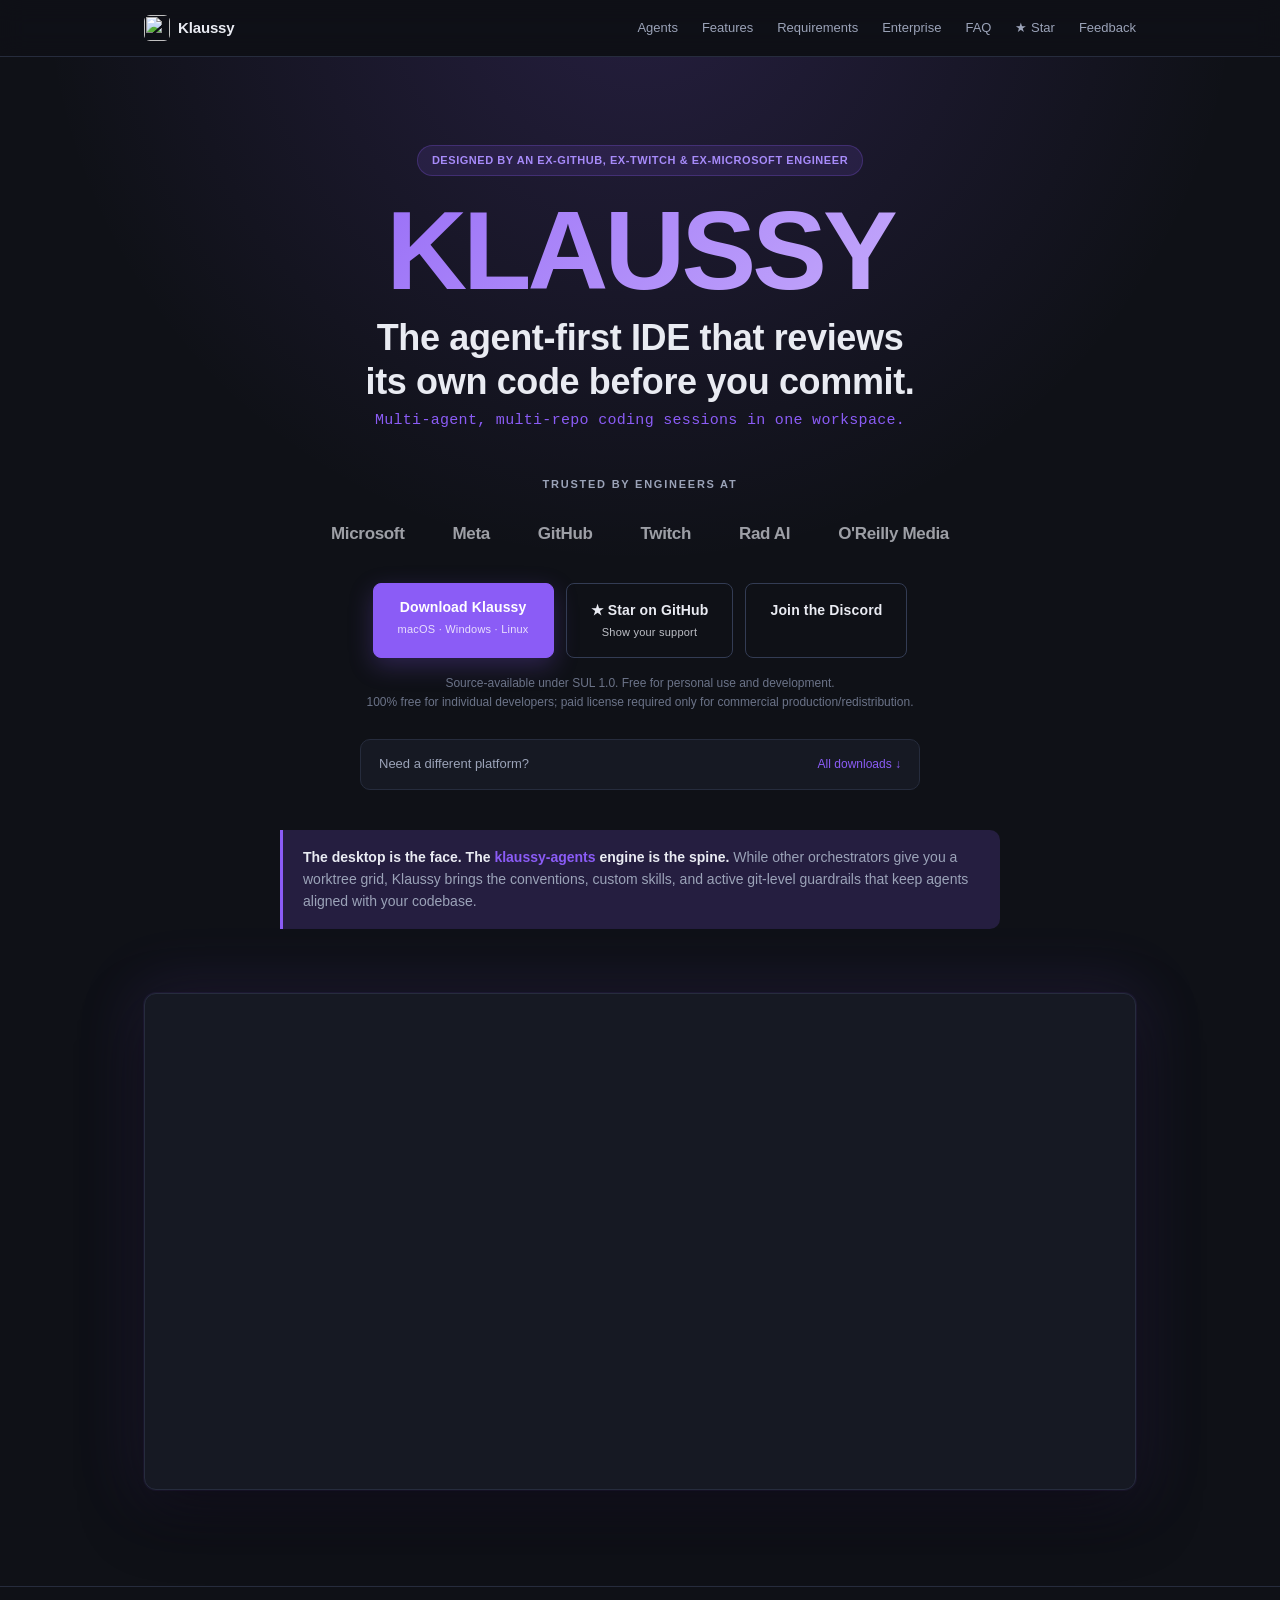
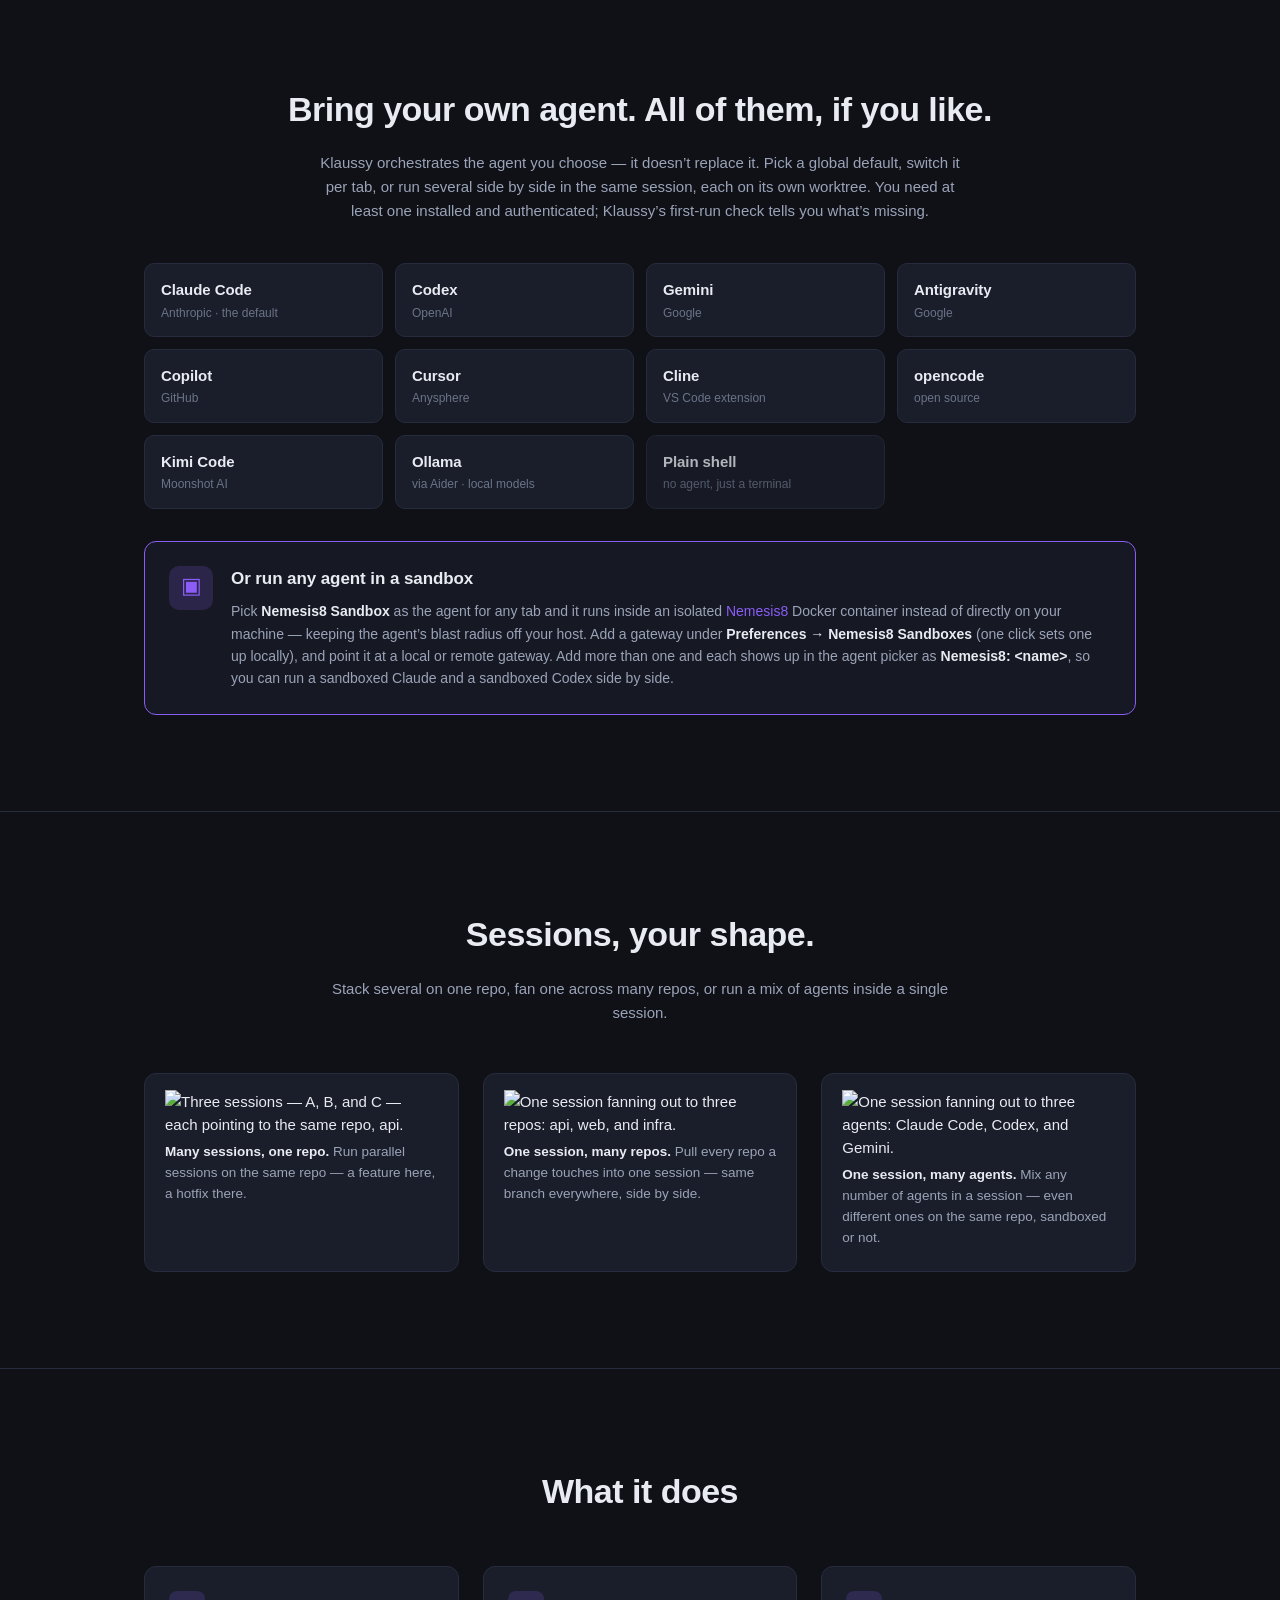
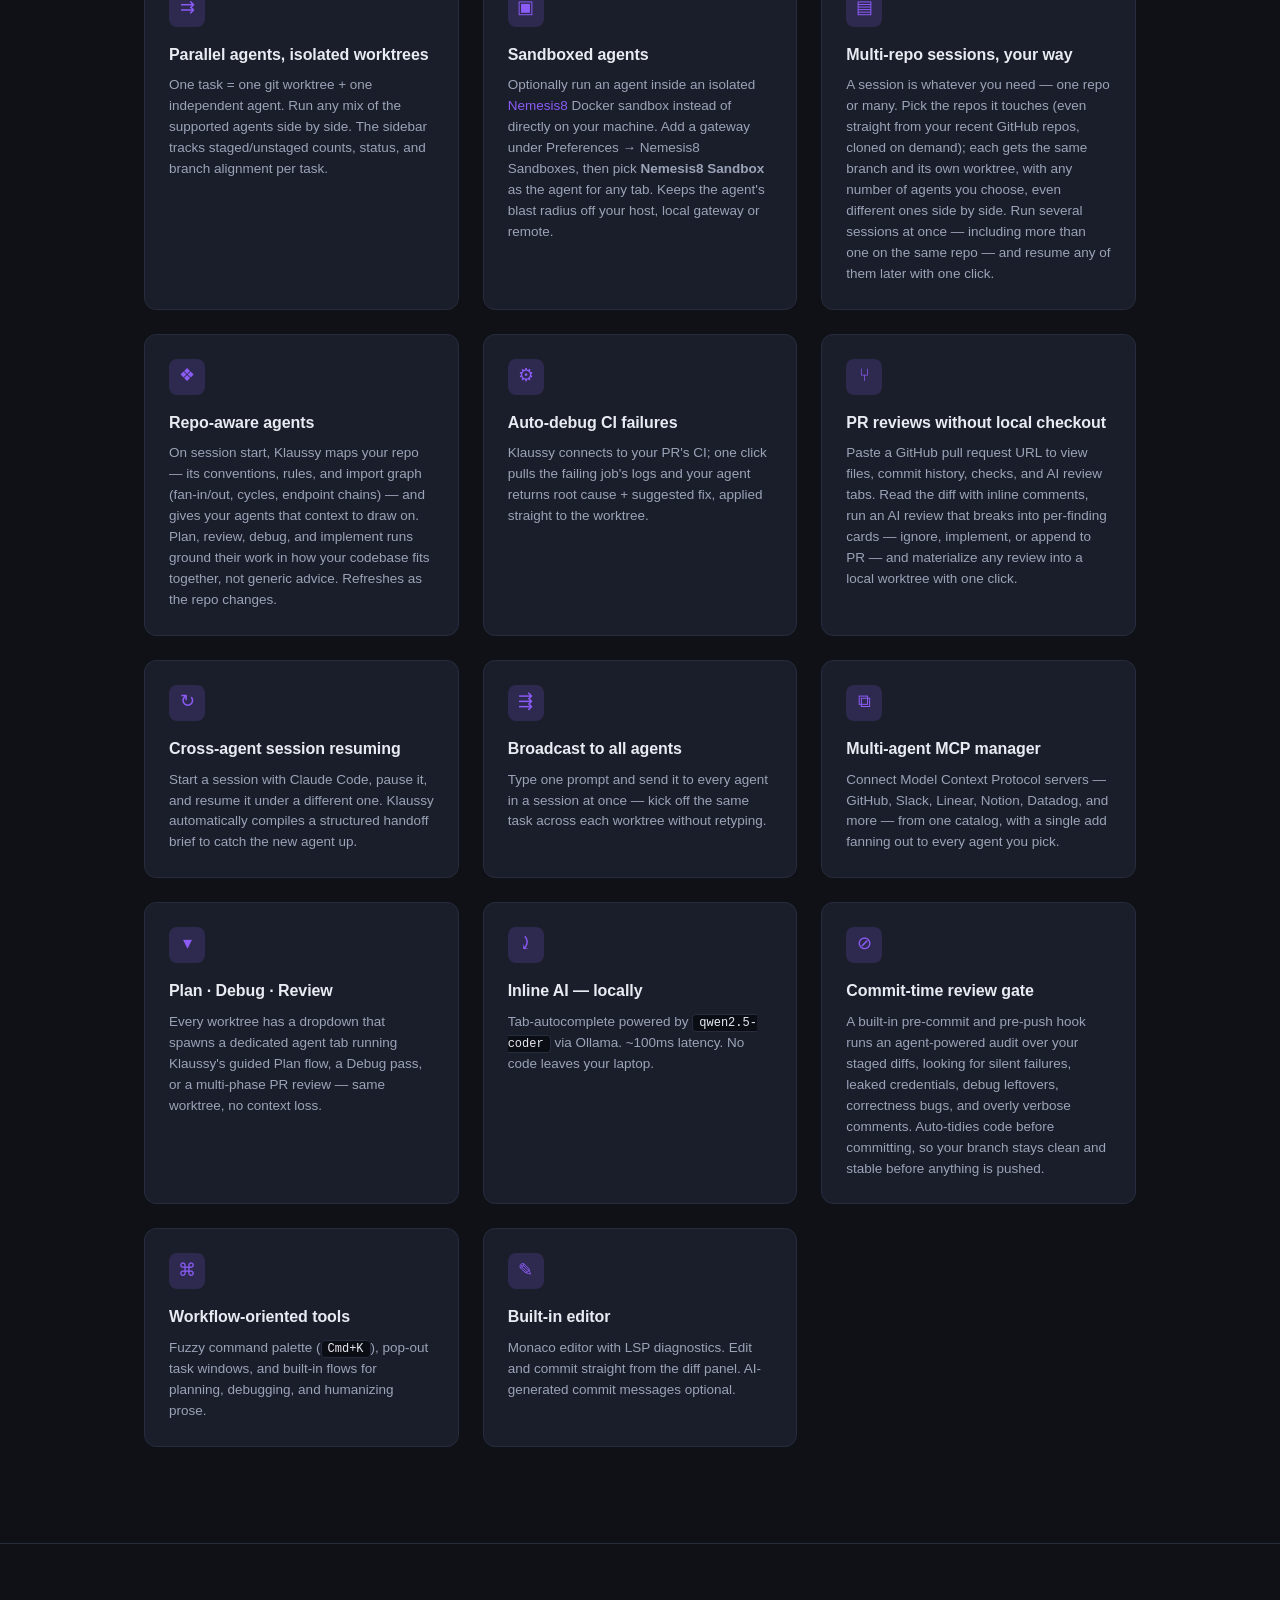
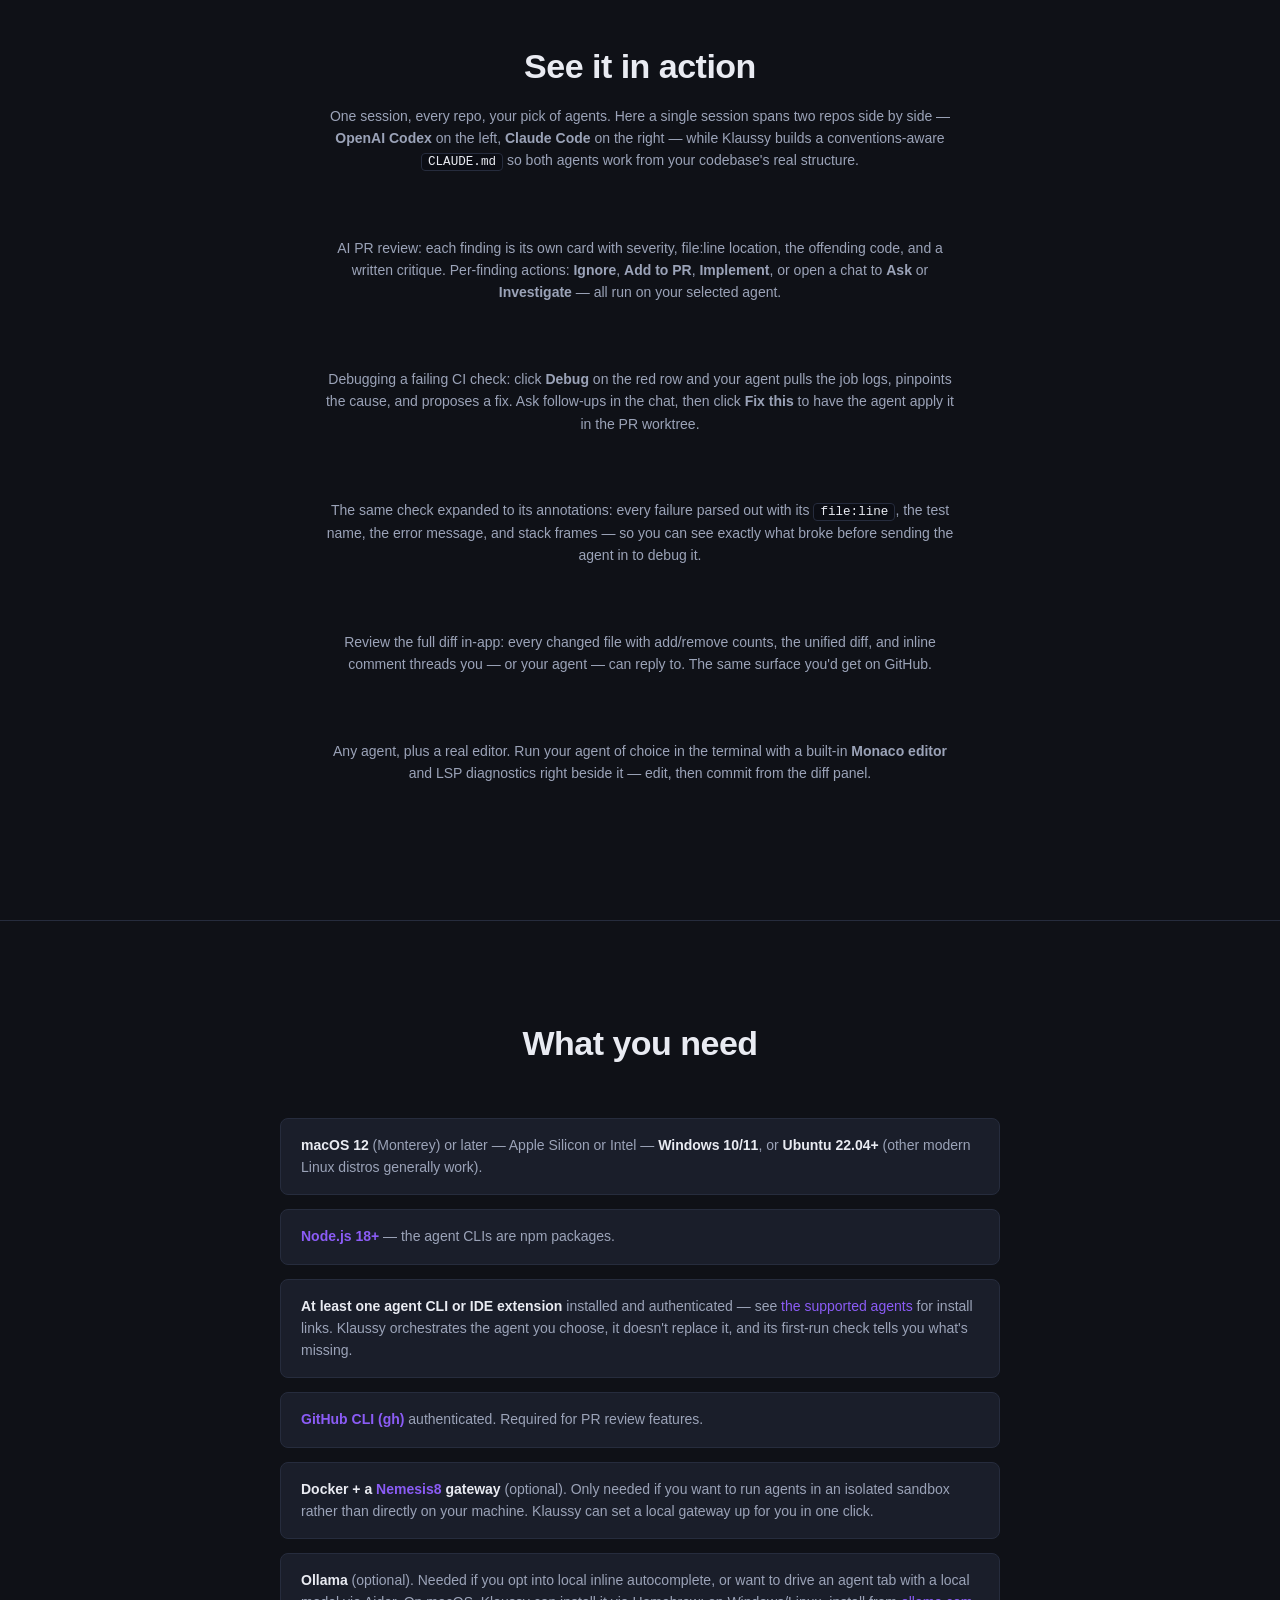
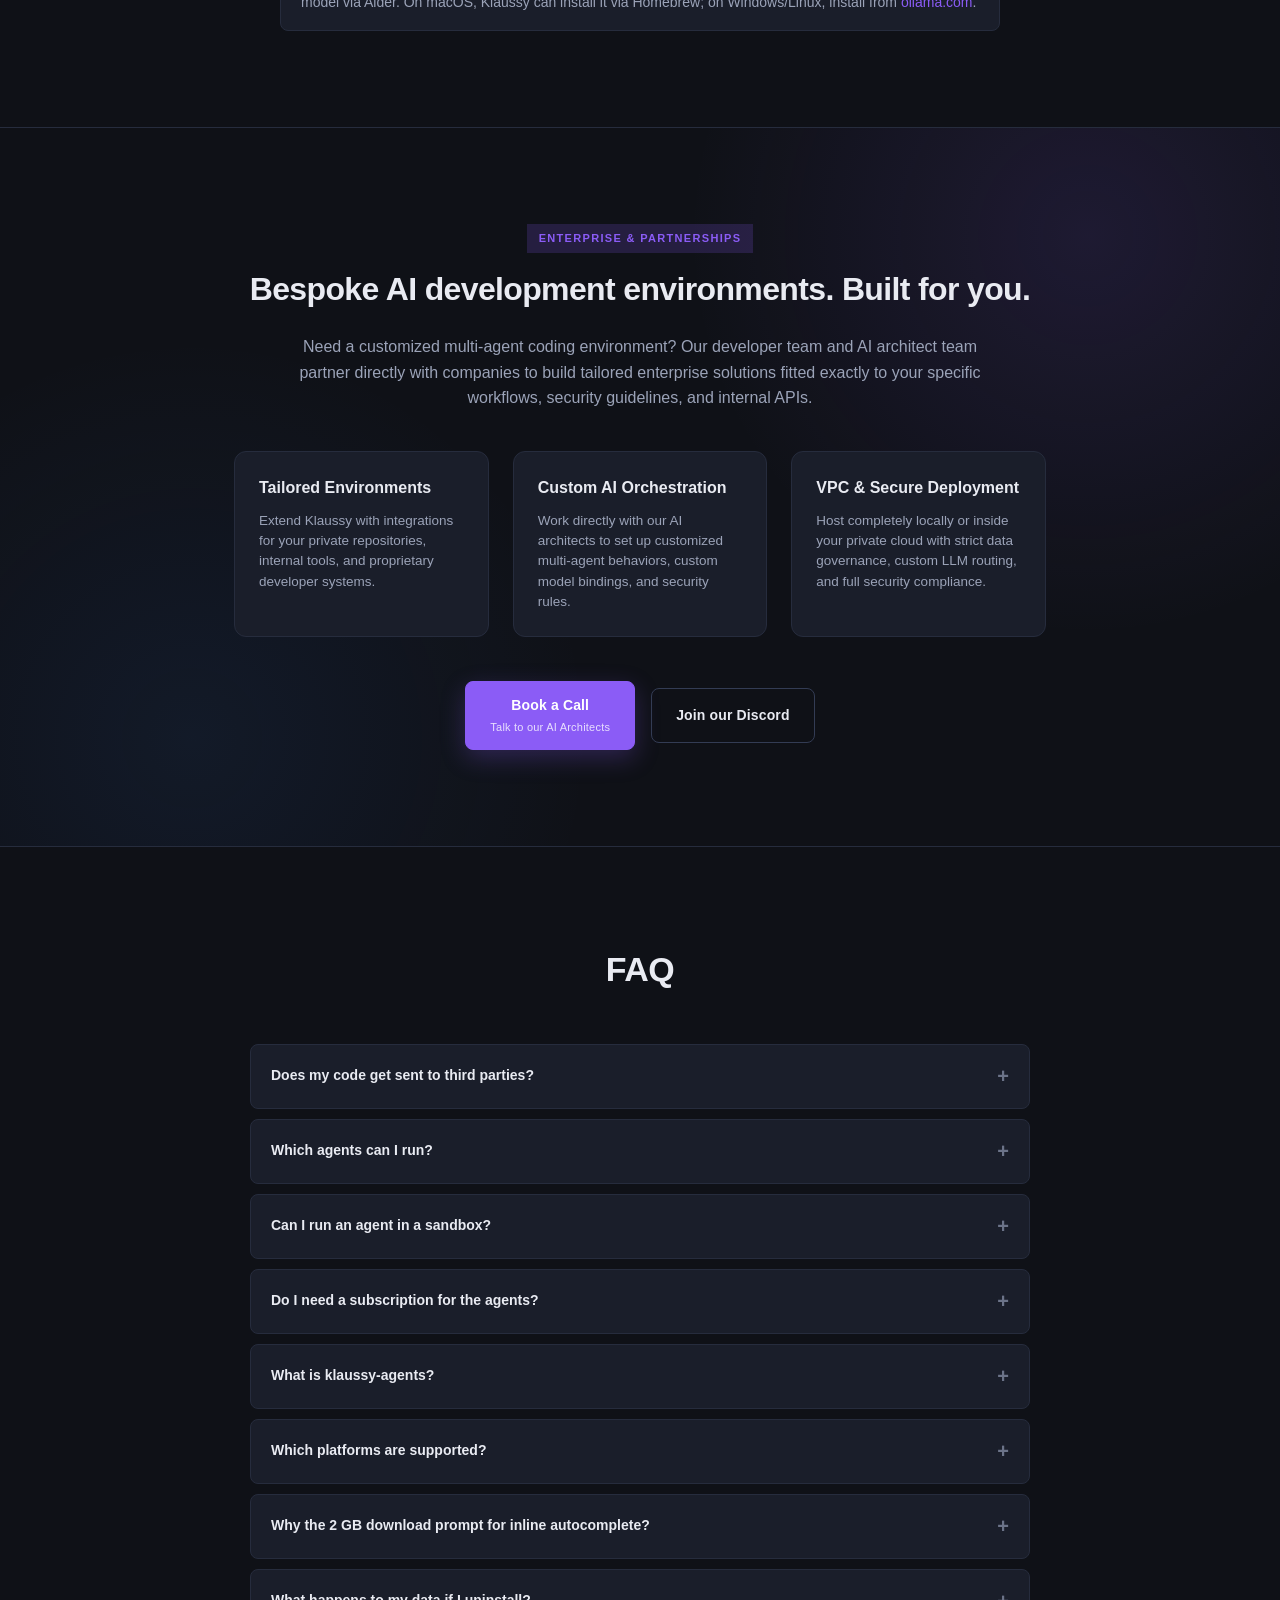
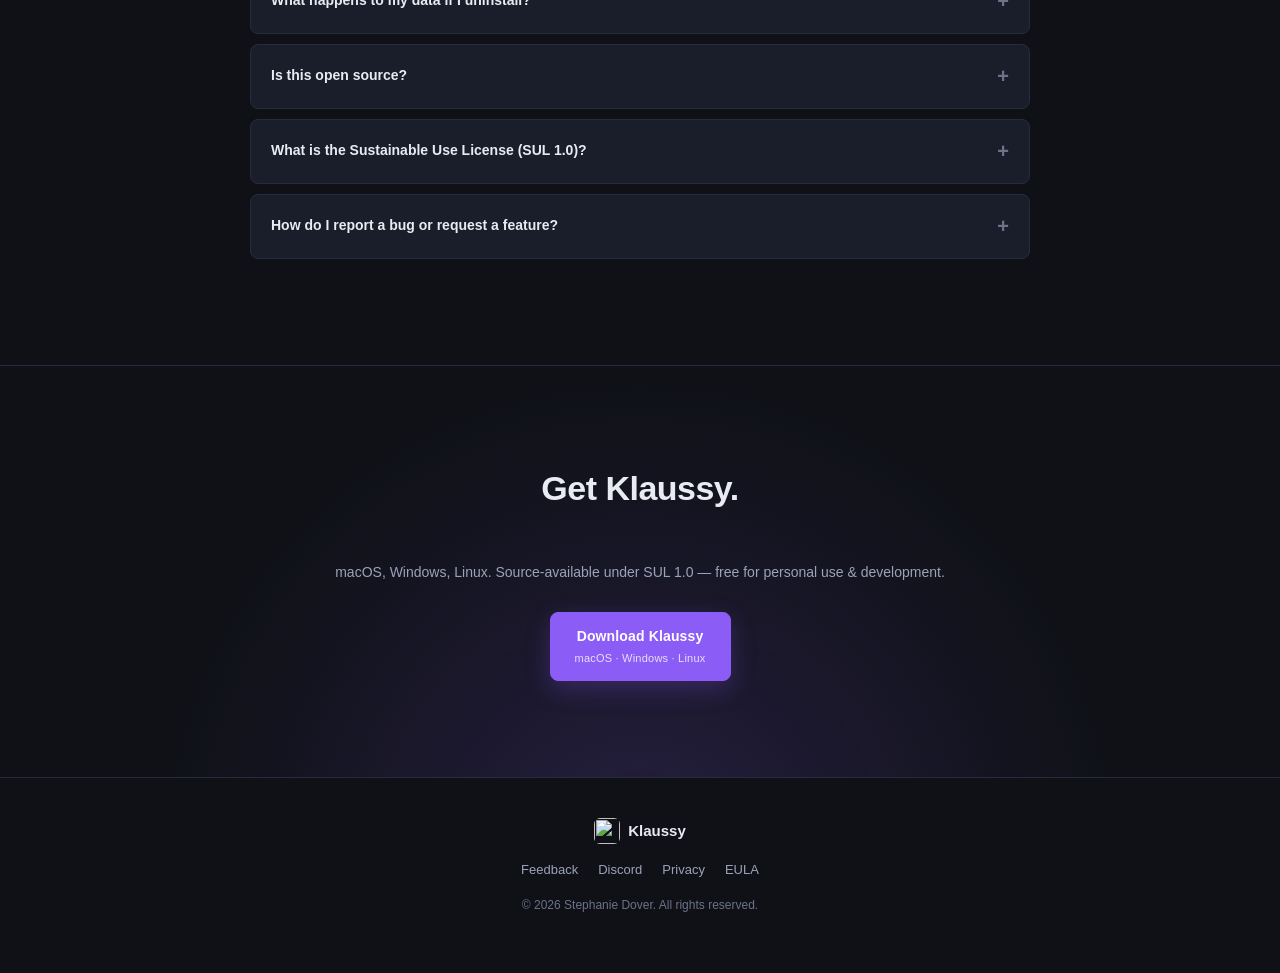
==== index.html @ ce76d715 "docs(landing): move the spine callout below the download block The klaussy-agents callout sat betwee" ====
<!DOCTYPE html>
<html lang="en">
<head>
  <meta charset="UTF-8">
  <meta name="viewport" content="width=device-width, initial-scale=1.0">
  <title>Klaussy Desktop — The agent-first IDE that reviews its own code before you commit</title>
  <meta name="description" content="A desktop app for macOS, Windows, and Linux. Run multi-agent, multi-repo AI coding sessions in one tabbed workspace — Claude Code, Codex, Gemini, Copilot, Cursor, and more — each in its own git worktree, or sandboxed in Docker. Commit-time review gate, AI PR review, and 100% local autocomplete.">
  <meta property="og:title" content="Klaussy Desktop">
  <meta property="og:description" content="The agent-first IDE that reviews its own code before you commit. Multi-agent, multi-repo AI coding sessions — Claude Code, Codex, Gemini, Copilot, Cursor, and more — each in its own worktree or Docker sandbox. macOS, Windows, Linux.">
  <meta property="og:type" content="website">
  <link rel="icon" type="image/png" href="favicon.png">
  <link rel="stylesheet" href="styles.css">
  <script src="download.js" defer></script>
</head>
<body>

<header class="nav">
  <div class="container nav-inner">
    <a class="brand" href="/">
      <img class="brand-mark" src="brand-mark.png" alt="" />
      <span class="brand-name">Klaussy</span>
    </a>
    <nav class="nav-links">
      <a href="#agents">Agents</a>
      <a href="#features">Features</a>
      <a href="#requirements">Requirements</a>
      <a href="#enterprise">Enterprise</a>
      <a href="#faq">FAQ</a>
      <a href="https://github.com/steph-dove/klaussy-desktop" target="_blank" rel="noopener">★ Star</a>
      <a href="https://github.com/steph-dove/klaussy-desktop/issues" target="_blank" rel="noopener">Feedback</a>
    </nav>
  </div>
</header>

<main>

  <!-- Hero -->
  <section class="hero">
    <div class="container">
      <div class="creator-badge">Designed by an ex-GitHub, ex-Twitch &amp; ex-Microsoft engineer</div>
      <p class="wordmark">KLAUSSY</p>
      <h1>The agent-first IDE that reviews<br>its own code before you commit.</h1>
      <p class="tagline">Multi-agent, multi-repo coding sessions in one workspace.</p>
      <div class="logo-strip">
        <p class="logo-strip-title">Trusted by engineers at</p>
        <div class="logo-grid">
          <span>Microsoft</span>
          <span>Meta</span>
          <span>GitHub</span>
          <span>Twitch</span>
          <span>Rad AI</span>
          <span>O'Reilly Media</span>
        </div>
      </div>
      
      <div class="hero-cta">
        <a class="btn btn-primary" href="https://github.com/steph-dove/klaussy-desktop-feedback/releases/latest" id="download-btn" data-smart-download>
          <span class="btn-label">Download Klaussy</span>
          <span class="btn-sub">macOS &middot; Windows &middot; Linux</span>
        </a>
        <a class="btn btn-secondary" href="https://github.com/steph-dove/klaussy-desktop" target="_blank" rel="noopener">
          <span class="btn-label">★ Star on GitHub</span>
          <span class="btn-sub">Show your support</span>
        </a>
        <a class="btn btn-secondary" href="https://discord.gg/ZxNhsuMyYu">
          Join the Discord
        </a>
      </div>
      <p class="hero-note">Source-available under SUL 1.0. Free for personal use and development.<br>100% free for individual developers; paid license required only for commercial production/redistribution.</p>

      <details class="download-picker">
        <summary>Need a different platform? <span class="download-picker-hint">All downloads &darr;</span></summary>
        <ul class="download-picker-list">
          <li>
            <a class="download-row" data-download-pick="mac:arm64" href="https://github.com/steph-dove/klaussy-desktop-feedback/releases/latest">
              <span class="download-row-platform">macOS &middot; Apple Silicon</span>
              <span class="download-row-note">M1 / M2 / M3 / M4 Macs (2020 and later)</span>
              <span class="download-row-file" data-download-filename>.dmg</span>
            </a>
          </li>
          <li>
            <a class="download-row" data-download-pick="mac:x64" href="https://github.com/steph-dove/klaussy-desktop-feedback/releases/latest">
              <span class="download-row-platform">macOS &middot; Intel</span>
              <span class="download-row-note">Pre-2020 MacBooks, iMacs, Mac mini</span>
              <span class="download-row-file" data-download-filename>.dmg</span>
            </a>
          </li>
          <li>
            <a class="download-row" data-download-pick="win:setup" href="https://github.com/steph-dove/klaussy-desktop-feedback/releases/latest">
              <span class="download-row-platform">Windows &middot; Installer</span>
              <span class="download-row-note">Standard install on Windows 10 / 11</span>
              <span class="download-row-file" data-download-filename>.exe</span>
            </a>
          </li>
          <li>
            <a class="download-row" data-download-pick="win:portable" href="https://github.com/steph-dove/klaussy-desktop-feedback/releases/latest">
              <span class="download-row-platform">Windows &middot; Portable</span>
              <span class="download-row-note">Single-file .exe, no install needed</span>
              <span class="download-row-file" data-download-filename>.exe</span>
            </a>
          </li>
          <li>
            <a class="download-row" data-download-pick="linux:deb" href="https://github.com/steph-dove/klaussy-desktop-feedback/releases/latest">
              <span class="download-row-platform">Linux &middot; Debian / Ubuntu</span>
              <span class="download-row-note">Ubuntu, Debian, Mint, Pop!_OS</span>
              <span class="download-row-file" data-download-filename>.deb</span>
            </a>
          </li>
          <li>
            <a class="download-row" data-download-pick="linux:appimage" href="https://github.com/steph-dove/klaussy-desktop-feedback/releases/latest">
              <span class="download-row-platform">Linux &middot; AppImage</span>
              <span class="download-row-note">Works on any Linux (Fedora, Arch, openSUSE, &hellip;)</span>
              <span class="download-row-file" data-download-filename>.AppImage</span>
            </a>
          </li>
        </ul>
        <p class="download-picker-mac-help">
          <strong>Not sure if your Mac is Apple Silicon or Intel?</strong>
          Click the Apple menu &rarr; <em>About This Mac</em>. If the <em>Chip</em> row says &ldquo;Apple M1/M2/M3/M4&rdquo; you have Apple Silicon. If it says &ldquo;Intel&rdquo;, pick the Intel build.
        </p>
      </details>

      <p class="spine-callout">
        <strong>The desktop is the face. The <a href="https://github.com/steph-dove/klaussy-agents" target="_blank" rel="noopener">klaussy-agents</a> engine is the spine.</strong>
        While other orchestrators give you a worktree grid, Klaussy brings the conventions, custom skills, and active git-level guardrails that keep agents aligned with your codebase.
      </p>
    </div>

  </section>

  <!-- Demo Video -->
  <section class="demo-video-section">
    <div class="container">
      <div class="video-container">
        <video class="demo-video" autoplay loop muted playsinline poster="klaussy_multi_agent_workspace.png">
          <source src="klaussy-demo.mp4" type="video/mp4">
          Your browser does not support the video tag.
        </video>
      </div>
    </div>
  </section>

  <!-- Supported agents -->
  <section id="agents" class="agents">
    <div class="container">
      <h2>Bring your own agent. All of them, if you like.</h2>
      <p class="agents-sub">Klaussy orchestrates the agent you choose — it doesn&rsquo;t replace it. Pick a global default, switch it per tab, or run several side by side in the same session, each on its own worktree. You need at least one installed and authenticated; Klaussy&rsquo;s first-run check tells you what&rsquo;s missing.</p>

      <ul class="agent-grid">
        <li><a class="agent-chip" href="https://claude.ai/code" target="_blank" rel="noopener"><span class="agent-name">Claude Code</span><span class="agent-vendor">Anthropic &middot; the default</span></a></li>
        <li><a class="agent-chip" href="https://github.com/openai/codex" target="_blank" rel="noopener"><span class="agent-name">Codex</span><span class="agent-vendor">OpenAI</span></a></li>
        <li><a class="agent-chip" href="https://github.com/google-gemini/gemini-cli" target="_blank" rel="noopener"><span class="agent-name">Gemini</span><span class="agent-vendor">Google</span></a></li>
        <li><a class="agent-chip" href="https://antigravity.google" target="_blank" rel="noopener"><span class="agent-name">Antigravity</span><span class="agent-vendor">Google</span></a></li>
        <li><a class="agent-chip" href="https://github.com/github/copilot-cli" target="_blank" rel="noopener"><span class="agent-name">Copilot</span><span class="agent-vendor">GitHub</span></a></li>
        <li><a class="agent-chip" href="https://cursor.com" target="_blank" rel="noopener"><span class="agent-name">Cursor</span><span class="agent-vendor">Anysphere</span></a></li>
        <li><a class="agent-chip" href="https://github.com/cline/cline" target="_blank" rel="noopener"><span class="agent-name">Cline</span><span class="agent-vendor">VS Code extension</span></a></li>
        <li><a class="agent-chip" href="https://opencode.ai" target="_blank" rel="noopener"><span class="agent-name">opencode</span><span class="agent-vendor">open source</span></a></li>
        <li><a class="agent-chip" href="https://moonshotai.github.io/kimi-code/" target="_blank" rel="noopener"><span class="agent-name">Kimi Code</span><span class="agent-vendor">Moonshot AI</span></a></li>
        <li><a class="agent-chip" href="https://ollama.com" target="_blank" rel="noopener"><span class="agent-name">Ollama</span><span class="agent-vendor">via Aider &middot; local models</span></a></li>
        <li><span class="agent-chip agent-chip-static"><span class="agent-name">Plain shell</span><span class="agent-vendor">no agent, just a terminal</span></span></li>
      </ul>

      <div class="sandbox-card">
        <div class="sandbox-icon">▣</div>
        <div class="sandbox-body">
          <h3>Or run any agent in a sandbox</h3>
          <p>
            Pick <strong>Nemesis8 Sandbox</strong> as the agent for any tab and it runs inside an isolated
            <a href="https://github.com/DeepBlueDynamics/nemesis8" target="_blank" rel="noopener">Nemesis8</a>
            Docker container instead of directly on your machine — keeping the agent&rsquo;s blast radius off your host.
            Add a gateway under <strong>Preferences → Nemesis8 Sandboxes</strong> (one click sets one up locally), and point it at a
            local or remote gateway. Add more than one and each shows up in the agent picker as <strong>Nemesis8: &lt;name&gt;</strong>,
            so you can run a sandboxed Claude and a sandboxed Codex side by side.
          </p>
        </div>
      </div>
    </div>
  </section>

  <!-- How sessions work -->
  <section id="how-sessions-work" class="diagrams">
    <div class="container">
      <h2>Sessions, your shape.</h2>
      <p class="diagrams-sub">Stack several on one repo, fan one across many repos, or run a mix of agents inside a single session.</p>
      <div class="diagram-grid">

        <figure class="diagram">
          <img src="diagram-sessions-per-repo.svg" alt="Three sessions — A, B, and C — each pointing to the same repo, api." loading="lazy" />
          <figcaption><strong>Many sessions, one repo.</strong> Run parallel sessions on the same repo — a feature here, a hotfix there.</figcaption>
        </figure>

        <figure class="diagram">
          <img src="diagram-repos-per-session.svg" alt="One session fanning out to three repos: api, web, and infra." loading="lazy" />
          <figcaption><strong>One session, many repos.</strong> Pull every repo a change touches into one session — same branch everywhere, side by side.</figcaption>
        </figure>

        <figure class="diagram">
          <img src="diagram-agents-per-session.svg" alt="One session fanning out to three agents: Claude Code, Codex, and Gemini." loading="lazy" />
          <figcaption><strong>One session, many agents.</strong> Mix any number of agents in a session — even different ones on the same repo, sandboxed or not.</figcaption>
        </figure>

      </div>
    </div>
  </section>

  <!-- Features -->
  <section id="features" class="features">
    <div class="container">
      <h2>What it does</h2>
      <div class="feature-grid">

        <div class="feature">
          <div class="feature-icon">⇉</div>
          <h3>Parallel agents, isolated worktrees</h3>
          <p>One task = one git worktree + one independent agent. Run any mix of the supported agents side by side. The sidebar tracks staged/unstaged counts, status, and branch alignment per task.</p>
        </div>

        <div class="feature">
          <div class="feature-icon">▣</div>
          <h3>Sandboxed agents</h3>
          <p>Optionally run an agent inside an isolated <a href="https://github.com/DeepBlueDynamics/nemesis8" target="_blank" rel="noopener">Nemesis8</a> Docker sandbox instead of directly on your machine. Add a gateway under Preferences → Nemesis8 Sandboxes, then pick <strong>Nemesis8 Sandbox</strong> as the agent for any tab. Keeps the agent's blast radius off your host, local gateway or remote.</p>
        </div>

        <div class="feature">
          <div class="feature-icon">▤</div>
          <h3>Multi-repo sessions, your way</h3>
          <p>A session is whatever you need — one repo or many. Pick the repos it touches (even straight from your recent GitHub repos, cloned on demand); each gets the same branch and its own worktree, with any number of agents you choose, even different ones side by side. Run several sessions at once — including more than one on the same repo — and resume any of them later with one click.</p>
        </div>

        <div class="feature">
          <div class="feature-icon">❖</div>
          <h3>Repo-aware agents</h3>
          <p>On session start, Klaussy maps your repo — its conventions, rules, and import graph (fan-in/out, cycles, endpoint chains) — and gives your agents that context to draw on. Plan, review, debug, and implement runs ground their work in how your codebase fits together, not generic advice. Refreshes as the repo changes.</p>
        </div>

        <div class="feature">
          <div class="feature-icon">⚙</div>
          <h3>Auto-debug CI failures</h3>
          <p>Klaussy connects to your PR's CI; one click pulls the failing job's logs and your agent returns root cause + suggested fix, applied straight to the worktree.</p>
        </div>

        <div class="feature">
          <div class="feature-icon">⑂</div>
          <h3>PR reviews without local checkout</h3>
          <p>Paste a GitHub pull request URL to view files, commit history, checks, and AI review tabs. Read the diff with inline comments, run an AI review that breaks into per-finding cards — ignore, implement, or append to PR — and materialize any review into a local worktree with one click.</p>
        </div>

        <div class="feature">
          <div class="feature-icon">↻</div>
          <h3>Cross-agent session resuming</h3>
          <p>Start a session with Claude Code, pause it, and resume it under a different one. Klaussy automatically compiles a structured handoff brief to catch the new agent up.</p>
        </div>

        <div class="feature">
          <div class="feature-icon">⇶</div>
          <h3>Broadcast to all agents</h3>
          <p>Type one prompt and send it to every agent in a session at once — kick off the same task across each worktree without retyping.</p>
        </div>

        <div class="feature">
          <div class="feature-icon">⧉</div>
          <h3>Multi-agent MCP manager</h3>
          <p>Connect Model Context Protocol servers — GitHub, Slack, Linear, Notion, Datadog, and more — from one catalog, with a single add fanning out to every agent you pick.</p>
        </div>

        <div class="feature">
          <div class="feature-icon">▾</div>
          <h3>Plan · Debug · Review</h3>
          <p>Every worktree has a dropdown that spawns a dedicated agent tab running Klaussy's guided Plan flow, a Debug pass, or a multi-phase PR review — same worktree, no context loss.</p>
        </div>

        <div class="feature">
          <div class="feature-icon">⤸</div>
          <h3>Inline AI — locally</h3>
          <p>Tab-autocomplete powered by <code>qwen2.5-coder</code> via Ollama. ~100ms latency. No code leaves your laptop.</p>
        </div>

        <div class="feature">
          <div class="feature-icon">⊘</div>
          <h3>Commit-time review gate</h3>
          <p>A built-in pre-commit and pre-push hook runs an agent-powered audit over your staged diffs, looking for silent failures, leaked credentials, debug leftovers, correctness bugs, and overly verbose comments. Auto-tidies code before committing, so your branch stays clean and stable before anything is pushed.</p>
        </div>

        <div class="feature">
          <div class="feature-icon">⌘</div>
          <h3>Workflow-oriented tools</h3>
          <p>Fuzzy command palette (<code>Cmd+K</code>), pop-out task windows, and built-in flows for planning, debugging, and humanizing prose.</p>
        </div>

        <div class="feature">
          <div class="feature-icon">✎</div>
          <h3>Built-in editor</h3>
          <p>Monaco editor with LSP diagnostics. Edit and commit straight from the diff panel. AI-generated commit messages optional.</p>
        </div>

      </div>
    </div>
  </section>

  <!-- Example / tour -->
  <section class="example">
    <div class="container">
      <h2>See it in action</h2>
      <p class="example-sub">One session, every repo, your pick of agents. Here a single session spans two repos side by side — <strong>OpenAI Codex</strong> on the left, <strong>Claude Code</strong> on the right — while Klaussy builds a conventions-aware <code>CLAUDE.md</code> so both agents work from your codebase's real structure.</p>
      <div class="example-shot-wrap">
        <img class="example-shot" src="klaussy_multi_agent_workspace.png"
             alt="Klaussy running one session across two repos: an OpenAI Codex terminal on the left, a Claude Code terminal in the middle, and a Changes panel on the right showing a freshly generated CLAUDE.md with the repo's architecture, API routes, and tech stack."
             onerror="this.parentElement.style.display='none';" />
      </div>

      <p class="example-sub">AI PR review: each finding is its own card with severity, file:line location, the offending code, and a written critique. Per-finding actions: <strong>Ignore</strong>, <strong>Add to PR</strong>, <strong>Implement</strong>, or open a chat to <strong>Ask</strong> or <strong>Investigate</strong> — all run on your selected agent.</p>
      <div class="example-shot-wrap">
        <img class="example-shot" src="klaussy_pr_ai_review.png"
             alt="The Review tab listing 24 findings as cards; the top one is a Blocker (Correctness) on src/hooks/useSpeechRecognition.js with a code block, a detailed written explanation, and a row of action buttons: Copy, Investigate, Ask, Ignore, Add to PR, and Implement."
             onerror="this.parentElement.style.display='none';" />
      </div>

      <p class="example-sub">Debugging a failing CI check: click <strong>Debug</strong> on the red row and your agent pulls the job logs, pinpoints the cause, and proposes a fix. Ask follow-ups in the chat, then click <strong>Fix this</strong> to have the agent apply it in the PR worktree.</p>
      <div class="example-shot-wrap">
        <img class="example-shot" src="klaussy_ci_debug.png"
             alt="Klaussy's Checks tab on a failing 'Lint, format, test, build' run, with a Debug panel showing the agent's analysis and a concrete patch, a follow-up chat composer, and 'Fix this' and 'Open as task' buttons."
             onerror="this.parentElement.style.display='none';" />
      </div>

      <p class="example-sub">The same check expanded to its annotations: every failure parsed out with its <code>file:line</code>, the test name, the error message, and stack frames — so you can see exactly what broke before sending the agent in to debug it.</p>
      <div class="example-shot-wrap">
        <img class="example-shot" src="klaussy_ci_annotations.png"
             alt="Klaussy's Checks tab showing 10 annotations for a failing 'Lint, format, test, build' run: a Node.js 20 deprecation warning, a 'Process completed with exit code 1' failure, and several test failures in src/hooks/useSpeechRecognition.test.js each with a 'TypeError: () => mockRecognizer is not a constructor' message and expandable stack frames."
             onerror="this.parentElement.style.display='none';" />
      </div>

      <p class="example-sub">Review the full diff in-app: every changed file with add/remove counts, the unified diff, and inline comment threads you — or your agent — can reply to. The same surface you'd get on GitHub.</p>
      <div class="example-shot-wrap">
        <img class="example-shot" src="klaussy_pr_files.png"
             alt="The Files tab of a pull request: the left rail lists 38 changed files with per-file plus/minus bars; the main pane shows the .github/workflows/ci.yml diff with an inline comment thread."
             onerror="this.parentElement.style.display='none';" />
      </div>

      <p class="example-sub">Any agent, plus a real editor. Run your agent of choice in the terminal with a built-in <strong>Monaco editor</strong> and LSP diagnostics right beside it — edit, then commit from the diff panel.</p>
      <div class="example-shot-wrap">
        <img class="example-shot" src="klaussy_agent_editor.png"
             alt="Klaussy with a Gemini CLI session on the left and the built-in code editor open on api.ts — with a minimap and inline diagnostics — on the right."
             onerror="this.parentElement.style.display='none';" />
      </div>
    </div>
  </section>

  <!-- Requirements -->
  <section id="requirements" class="requirements">
    <div class="container">
      <h2>What you need</h2>
      <ul class="req-list">
        <li><strong>macOS 12</strong> (Monterey) or later — Apple Silicon or Intel — <strong>Windows 10/11</strong>, or <strong>Ubuntu 22.04+</strong> (other modern Linux distros generally work).</li>
        <li><strong><a href="https://nodejs.org" target="_blank" rel="noopener">Node.js 18+</a></strong> — the agent CLIs are npm packages.</li>
        <li><strong>At least one agent CLI or IDE extension</strong> installed and authenticated — see <a href="#agents">the supported agents</a> for install links. Klaussy orchestrates the agent you choose, it doesn't replace it, and its first-run check tells you what's missing.</li>
        <li><strong><a href="https://cli.github.com" target="_blank" rel="noopener">GitHub CLI (gh)</a></strong> authenticated. Required for PR review features.</li>
        <li><strong>Docker + a <a href="https://github.com/DeepBlueDynamics/nemesis8" target="_blank" rel="noopener">Nemesis8</a> gateway</strong> (optional). Only needed if you want to run agents in an isolated sandbox rather than directly on your machine. Klaussy can set a local gateway up for you in one click.</li>
        <li><strong>Ollama</strong> (optional). Needed if you opt into local inline autocomplete, or want to drive an agent tab with a local model via Aider. On macOS, Klaussy can install it via Homebrew; on Windows/Linux, install from <a href="https://ollama.com/download" target="_blank" rel="noopener">ollama.com</a>.</li>
      </ul>
    </div>
  </section>



  <!-- Enterprise Section -->
  <section id="enterprise" class="enterprise">
    <div class="container enterprise-inner">
      <p class="eyebrow">Enterprise &amp; Partnerships</p>
      <h2>Bespoke AI development environments. Built for you.</h2>
      <p class="enterprise-desc">
        Need a customized multi-agent coding environment? Our developer team and AI architect team partner directly with companies to build tailored enterprise solutions fitted exactly to your specific workflows, security guidelines, and internal APIs.
      </p>
      <div class="enterprise-benefits">
        <div class="benefit">
          <h4>Tailored Environments</h4>
          <p>Extend Klaussy with integrations for your private repositories, internal tools, and proprietary developer systems.</p>
        </div>
        <div class="benefit">
          <h4>Custom AI Orchestration</h4>
          <p>Work directly with our AI architects to set up customized multi-agent behaviors, custom model bindings, and security rules.</p>
        </div>
        <div class="benefit">
          <h4>VPC &amp; Secure Deployment</h4>
          <p>Host completely locally or inside your private cloud with strict data governance, custom LLM routing, and full security compliance.</p>
        </div>
      </div>
      <div class="enterprise-cta-wrap">
        <a class="btn btn-primary" href="https://calendly.com/doverstephaniem/30min" target="_blank" rel="noopener">
          <span class="btn-label">Book a Call</span>
          <span class="btn-sub">Talk to our AI Architects</span>
        </a>
        <a class="btn btn-secondary" href="https://discord.gg/ZxNhsuMyYu">
          Join our Discord
        </a>
      </div>
    </div>
  </section>

  <!-- FAQ -->
  <section id="faq" class="faq">
    <div class="container">
      <h2>FAQ</h2>

      <details>
        <summary>Does my code get sent to third parties?</summary>
        <p>When you use an agent, prompts + repo context go to that agent's provider via the CLI you already trust — whichever one you picked. GitHub operations go through your local <code>gh</code>. Inline autocomplete runs entirely locally via Ollama and <code>qwen2.5-coder:1.5b</code> — nothing per-keystroke leaves your machine. We don't run a server of our own.</p>
      </details>

      <details>
        <summary>Which agents can I run?</summary>
        <p>See <a href="#agents">the full list above</a>. Any of them can also be launched inside a Nemesis8 Docker sandbox. Set a global default in Preferences, then override it per tab.</p>
      </details>

      <details>
        <summary>Can I run an agent in a sandbox?</summary>
        <p>Yes. Pick <strong>Nemesis8 Sandbox</strong> as the agent for any tab and it runs inside an isolated <a href="https://github.com/DeepBlueDynamics/nemesis8" target="_blank" rel="noopener">Nemesis8</a> Docker container instead of directly on your machine, keeping its blast radius off your host. Add a gateway under <strong>Preferences → Nemesis8 Sandboxes</strong> — one click sets one up locally, or point it at a remote gateway. Each gateway you add appears in the agent picker as <strong>Nemesis8: &lt;name&gt;</strong>, so a sandboxed Claude and a sandboxed Codex can run side by side.</p>
      </details>

      <details>
        <summary>Do I need a subscription for the agents?</summary>
        <p>You need whatever plan each agent CLI you use is configured for — they all run on your own accounts. Klaussy doesn't bill separately or charge for AI usage.</p>
      </details>

      <details>
        <summary>What is klaussy-agents?</summary>
        <p><a href="https://github.com/steph-dove/klaussy-agents" target="_blank" rel="noopener">klaussy-agents</a> is the engine underneath the desktop app — the conventions, custom skills, and git-level guardrails that keep agents aligned with your codebase. The desktop is the face; the engine is the spine. It's open source under the MIT license.</p>
      </details>

      <details>
        <summary>Which platforms are supported?</summary>
        <p>macOS 12+ (Apple Silicon and Intel), Windows 10/11, and Ubuntu 22.04+ (other modern Linux distros generally work). All builds are signed where the platform supports it.</p>
      </details>

      <details>
        <summary>Why the 2 GB download prompt for inline autocomplete?</summary>
        <p>~500 MB is Ollama's runtime; ~1 GB is the <code>qwen2.5-coder:1.5b</code> model weights. You only see this prompt if you opt in — otherwise a free word-based completer handles Tab.</p>
      </details>

      <details>
        <summary>What happens to my data if I uninstall?</summary>
        <p>On macOS, remove <code>~/Library/Application Support/Klaussy</code> and <code>~/Library/Logs/Klaussy</code>. On Windows, remove <code>%APPDATA%\Klaussy</code>. On Linux, remove <code>~/.config/Klaussy</code> and <code>~/.local/share/Klaussy</code>. Ollama and its models persist independently — uninstall it through your package manager and remove <code>~/.ollama</code>.</p>
      </details>

      <details>
        <summary>Is this open source?</summary>
        <p>Klaussy Desktop is source-available under the Sustainable Use License (SUL 1.0). You can run, modify, and self-host the software for personal, non-commercial, and internal business use. Reselling it or offering it as a paid hosted service requires a commercial license — contact our team to partner. The underlying engine, <a href="https://github.com/steph-dove/klaussy-agents" target="_blank" rel="noopener">klaussy-agents</a>, is fully open source under the MIT license. Bundled open-source components are listed in About → Licenses.</p>
      </details>

      <details>
        <summary>What is the Sustainable Use License (SUL 1.0)?</summary>
        <p>The Sustainable Use License is a source-available license. It allows individuals and organizations to inspect, modify, and run the code for personal use or development. However, commercial production usage requires a separate agreement, and you cannot use the software to host a competing service.</p>
      </details>

      <details>
        <summary>How do I report a bug or request a feature?</summary>
        <p>Open an issue on <a href="https://github.com/steph-dove/klaussy-desktop/issues" target="_blank" rel="noopener">GitHub</a>, or drop it in the <a href="https://discord.gg/ZxNhsuMyYu">Discord</a>. Both get read.</p>
      </details>

    </div>
  </section>

  <!-- Final CTA -->
  <section class="final-cta">
    <div class="container">
      <h2>Get Klaussy.</h2>
      <p>macOS, Windows, Linux. Source-available under SUL 1.0 — free for personal use &amp; development.</p>
      <a class="btn btn-primary" href="https://github.com/steph-dove/klaussy-desktop-feedback/releases/latest" data-smart-download>
        <span class="btn-label">Download Klaussy</span>
        <span class="btn-sub">macOS &middot; Windows &middot; Linux</span>
      </a>
    </div>
  </section>

</main>

<footer class="footer">
  <div class="container footer-inner">
    <div class="footer-brand">
      <img class="brand-mark" src="brand-mark.png" alt="" />
      <span>Klaussy</span>
    </div>
    <nav class="footer-links">
      <a href="https://github.com/steph-dove/klaussy-desktop/issues" target="_blank" rel="noopener">Feedback</a>
      <a href="https://discord.gg/ZxNhsuMyYu">Discord</a>
      <a href="privacy.html">Privacy</a>
      <a href="eula.html">EULA</a>
    </nav>
    <p class="footer-copy">© 2026 Stephanie Dover. All rights reserved.</p>
  </div>
</footer>

<script>
  document.addEventListener('DOMContentLoaded', () => {
    const overlay = document.createElement('div');
    overlay.className = 'lightbox-overlay';
    const img = document.createElement('img');
    img.className = 'lightbox-img';
    overlay.appendChild(img);
    document.body.appendChild(overlay);

    document.querySelectorAll('.example-shot').forEach(shot => {
      shot.addEventListener('click', () => {
        img.src = shot.src;
        img.alt = shot.alt;
        overlay.classList.add('active');
      });
    });

    overlay.addEventListener('click', () => {
      overlay.classList.remove('active');
    });

    document.addEventListener('keydown', e => {
      if (e.key === 'Escape' && overlay.classList.contains('active')) {
        overlay.classList.remove('active');
      }
    });
  });
</script>

</body>
</html>
---- styles.css ----
/* Klaussy landing page — dark theme mirroring the app's aesthetic.
   System font stack, no external dependencies, no framework. */

:root {
  --bg: #0f1117;
  --bg-elevated: #161923;
  --surface: #1a1e2a;
  --surface-hover: #232838;
  --border: #262c3d;
  --border-strong: #333c54;
  --text: #e9ebf2;
  --text-muted: #9ba3b8;
  --text-dim: #6b7388;
  --accent: #8b5cf6;
  --accent-hover: #a78bfa;
  --accent-dim: rgba(139, 92, 246, 0.18);
  --code-bg: #0b0d14;

  --font-sans: -apple-system, BlinkMacSystemFont, 'Segoe UI', 'Helvetica Neue', Helvetica, Arial, sans-serif;
  --font-mono: 'SF Mono', 'Fira Code', 'Cascadia Code', 'JetBrains Mono', Menlo, Consolas, monospace;

  --container: 1040px;
}

* {
  box-sizing: border-box;
  margin: 0;
  padding: 0;
}

html {
  scroll-behavior: smooth;
}

body {
  background: var(--bg);
  color: var(--text);
  font-family: var(--font-sans);
  font-size: 15px;
  line-height: 1.55;
  -webkit-font-smoothing: antialiased;
  -moz-osx-font-smoothing: grayscale;
}

a {
  color: var(--accent);
  text-decoration: none;
  transition: color 0.15s;
}

a:hover {
  color: var(--accent-hover);
}

code {
  font-family: var(--font-mono);
  font-size: 0.9em;
  background: var(--code-bg);
  border: 1px solid var(--border);
  color: var(--text);
  padding: 1px 6px;
  border-radius: 4px;
}

.container {
  max-width: var(--container);
  margin: 0 auto;
  padding: 0 24px;
}

/* ---- Nav ---- */

.nav {
  position: sticky;
  top: 0;
  z-index: 10;
  background: rgba(15, 17, 23, 0.82);
  backdrop-filter: saturate(180%) blur(12px);
  -webkit-backdrop-filter: saturate(180%) blur(12px);
  border-bottom: 1px solid var(--border);
}

.nav-inner {
  display: flex;
  align-items: center;
  justify-content: space-between;
  height: 56px;
}

.brand {
  display: inline-flex;
  align-items: center;
  gap: 8px;
  font-weight: 700;
  color: var(--text);
  letter-spacing: -0.01em;
}

.brand-mark {
  display: inline-block;
  width: 26px;
  height: 26px;
  border-radius: 6px;
  vertical-align: middle;
  flex-shrink: 0;
}

.brand-name {
  font-size: 15px;
}

.nav-links {
  display: flex;
  gap: 24px;
  font-size: 13px;
}

.nav-links a {
  color: var(--text-muted);
}

.nav-links a:hover {
  color: var(--text);
}

/* ---- Hero ---- */

.hero {
  padding: 88px 0 64px;
  background:
    radial-gradient(1000px circle at 50% -10%, var(--accent-dim), transparent 60%),
    var(--bg);
  text-align: center;
}

.eyebrow {
  display: inline-block;
  color: var(--accent);
  font-size: 11px;
  font-weight: 600;
  letter-spacing: 0.12em;
  text-transform: uppercase;
  background: var(--accent-dim);
  padding: 6px 12px;
}

.creator-badge {
  display: inline-block;
  color: var(--accent-hover);
  font-size: 11px;
  font-weight: 600;
  letter-spacing: 0.05em;
  text-transform: uppercase;
  background: rgba(139, 92, 246, 0.12);
  border: 1px solid rgba(139, 92, 246, 0.25);
  padding: 6px 14px;
  border-radius: 999px;
  margin-bottom: 22px;
}

.wordmark {
  font-size: clamp(56px, 11vw, 112px);
  font-weight: 800;
  letter-spacing: -0.035em;
  line-height: 0.95;
  margin: 0 0 12px;
  background: linear-gradient(135deg, var(--accent) 0%, #d3bdfc 100%);
  -webkit-background-clip: text;
  background-clip: text;
  color: transparent;
  -webkit-text-fill-color: transparent;
}

.hero h1 {
  font-size: clamp(26px, 3.4vw, 36px);
  font-weight: 600;
  line-height: 1.2;
  letter-spacing: -0.01em;
  margin-bottom: 14px;
  color: var(--text);
}

.tagline {
  font-family: var(--font-mono);
  font-size: 15px;
  color: var(--accent);
  letter-spacing: 0.02em;
  margin: -8px 0 24px;
}

.spine-callout {
  max-width: 720px;
  margin: 40px auto 0;
  padding: 16px 20px;
  text-align: left;
  border-left: 3px solid var(--accent);
  background: var(--accent-dim);
  border-radius: 0 10px 10px 0;
  font-size: 14px;
  line-height: 1.6;
  color: var(--text-muted);
}

.spine-callout strong {
  color: var(--text);
  font-weight: 600;
}

.hero-cta {
  display: flex;
  justify-content: center;
  gap: 12px;
  flex-wrap: wrap;
  margin-bottom: 16px;
}

.hero-note {
  font-size: 12px;
  color: var(--text-dim);
  margin-top: 8px;
}

/* Example / tour section */

.example {
  padding: 96px 0;
  border-top: 1px solid var(--border);
}

.example h2 {
  font-size: clamp(26px, 3.5vw, 34px);
  font-weight: 700;
  letter-spacing: -0.015em;
  margin-bottom: 12px;
  text-align: center;
}

.example-sub {
  color: var(--text-muted);
  font-size: 14px;
  line-height: 1.6;
  text-align: center;
  max-width: 640px;
  margin: 0 auto 40px;
}

/* When a second caption follows a screenshot in the same section, give it
 * breathing room above so the two examples don't run together. */
.example-shot-wrap + .example-sub {
  margin-top: 64px;
}

.example-shot-wrap {
  max-width: 1200px;
  margin: 0 auto;
  padding: 0 12px;
}

.example-shot {
  width: 100%;
  height: auto;
  display: block;
  border-radius: 12px;
  border: 1px solid var(--border);
  box-shadow:
    0 24px 64px rgba(0, 0, 0, 0.45),
    0 0 0 1px rgba(139, 92, 246, 0.08),
    0 0 64px 8px rgba(139, 92, 246, 0.12);
}

@media (max-width: 640px) {
  .example { padding: 72px 0; }
  .example-shot { border-radius: 8px; }
}

/* ---- Logo Strip ---- */

.logo-strip {
  margin: 44px 0 36px;
}

.logo-strip-title {
  font-size: 11px;
  font-weight: 600;
  letter-spacing: 0.16em;
  text-transform: uppercase;
  color: var(--text-muted);
  margin-bottom: 28px;
  text-align: center;
}

.logo-grid {
  display: flex;
  justify-content: center;
  align-items: center;
  flex-wrap: wrap;
  gap: 16px 48px;
}

.logo-grid span {
  font-size: clamp(14px, 2vw, 17px);
  font-weight: 700;
  color: var(--text);
  letter-spacing: -0.02em;
  opacity: 0.65;
  transition: opacity 0.15s, color 0.15s;
  cursor: default;
}

.logo-grid span:hover {
  opacity: 1;
  color: var(--text);
}

/* ---- Demo Video ---- */

.demo-video-section {
  padding: 0 0 96px;
  background: var(--bg);
}

.video-container {
  max-width: 1000px;
  margin: 0 auto;
  border-radius: 12px;
  overflow: hidden;
  border: 1px solid var(--border);
  box-shadow:
    0 24px 64px rgba(0, 0, 0, 0.45),
    0 0 0 1px rgba(139, 92, 246, 0.08),
    0 0 64px 8px rgba(139, 92, 246, 0.12);
  background: var(--bg-elevated);
}

.demo-video {
  display: block;
  width: 100%;
  height: auto;
}

/* ---- Buttons ---- */

.btn {
  display: inline-flex;
  align-items: center;
  flex-direction: column;
  gap: 2px;
  padding: 13px 24px;
  border-radius: 8px;
  font-weight: 600;
  font-size: 14px;
  letter-spacing: 0.01em;
  border: 1px solid transparent;
  cursor: pointer;
  transition: transform 0.1s, box-shadow 0.15s, background 0.15s, border-color 0.15s;
  text-decoration: none;
}

.btn-sub {
  font-weight: 400;
  font-size: 11px;
  opacity: 0.8;
  letter-spacing: 0.02em;
}

.btn-primary {
  background: var(--accent);
  color: #fff;
  border-color: var(--accent);
  box-shadow: 0 8px 24px rgba(139, 92, 246, 0.25);
}

.btn-primary:hover {
  background: var(--accent-hover);
  border-color: var(--accent-hover);
  color: #fff;
  transform: translateY(-1px);
}

.btn-secondary {
  background: transparent;
  color: var(--text);
  border-color: var(--border-strong);
  padding: 16px 24px;
}

.btn-secondary:hover {
  background: var(--surface-hover);
  border-color: var(--text-muted);
  color: var(--text);
}

/* ---- Download picker ---- */

.download-picker {
  max-width: 560px;
  margin: 28px auto 0;
  text-align: left;
  border: 1px solid var(--border);
  border-radius: 10px;
  background: var(--bg-elevated);
  overflow: hidden;
}

.download-picker[open] {
  border-color: var(--border-strong);
}

.download-picker > summary {
  list-style: none;
  cursor: pointer;
  padding: 14px 18px;
  font-size: 13px;
  color: var(--text-muted);
  display: flex;
  justify-content: space-between;
  align-items: center;
  gap: 12px;
  user-select: none;
}

.download-picker > summary::-webkit-details-marker {
  display: none;
}

.download-picker > summary:hover {
  color: var(--text);
  background: var(--surface);
}

.download-picker-hint {
  font-size: 12px;
  color: var(--accent);
}

.download-picker-list {
  list-style: none;
  padding: 0;
  margin: 0;
  border-top: 1px solid var(--border);
}

.download-picker-list li + li {
  border-top: 1px solid var(--border);
}

.download-row {
  display: grid;
  grid-template-columns: 1fr auto;
  grid-template-rows: auto auto;
  gap: 2px 12px;
  padding: 12px 18px;
  color: var(--text);
  text-decoration: none;
  transition: background 0.12s;
}

.download-row:hover {
  background: var(--surface-hover);
  color: var(--text);
}

.download-row-platform {
  grid-column: 1;
  grid-row: 1;
  font-weight: 600;
  font-size: 13.5px;
  color: var(--text);
}

.download-row-note {
  grid-column: 1;
  grid-row: 2;
  font-size: 12px;
  color: var(--text-muted);
}

.download-row-file {
  grid-column: 2;
  grid-row: 1 / span 2;
  align-self: center;
  font-family: var(--font-mono);
  font-size: 11.5px;
  color: var(--accent);
  background: var(--code-bg);
  border: 1px solid var(--border);
  padding: 4px 8px;
  border-radius: 4px;
  white-space: nowrap;
  max-width: 220px;
  overflow: hidden;
  text-overflow: ellipsis;
}

.download-picker-mac-help {
  margin: 0;
  padding: 14px 18px;
  font-size: 12px;
  color: var(--text-muted);
  background: var(--surface);
  border-top: 1px solid var(--border);
  line-height: 1.55;
}

.download-picker-mac-help strong {
  color: var(--text);
  display: block;
  margin-bottom: 2px;
}

@media (max-width: 520px) {
  .download-row {
    grid-template-columns: 1fr;
    grid-template-rows: auto auto auto;
  }
  .download-row-file {
    grid-column: 1;
    grid-row: 3;
    justify-self: start;
    margin-top: 4px;
  }
}

/* ---- Features ---- */

.features {
  padding: 96px 0;
  border-top: 1px solid var(--border);
}

.features h2,
.requirements h2,
.pricing h2,
.faq h2,
.diagrams h2,
.agents h2,
.final-cta h2 {
  font-size: clamp(26px, 3.5vw, 34px);
  font-weight: 700;
  letter-spacing: -0.015em;
  margin-bottom: 48px;
  text-align: center;
}

.feature-grid {
  display: grid;
  grid-template-columns: repeat(auto-fit, minmax(280px, 1fr));
  gap: 24px;
}

.feature {
  background: var(--surface);
  border: 1px solid var(--border);
  border-radius: 12px;
  padding: 24px;
  transition: border-color 0.15s, transform 0.15s;
}

.feature:hover {
  border-color: var(--border-strong);
  transform: translateY(-2px);
}

.feature-icon {
  display: inline-flex;
  align-items: center;
  justify-content: center;
  width: 36px;
  height: 36px;
  border-radius: 8px;
  background: var(--accent-dim);
  color: var(--accent);
  font-size: 18px;
  font-family: var(--font-mono);
  margin-bottom: 16px;
}

.feature h3 {
  font-size: 16px;
  font-weight: 600;
  margin-bottom: 8px;
  color: var(--text);
  letter-spacing: -0.005em;
}

.feature p {
  font-size: 13.5px;
  color: var(--text-muted);
  line-height: 1.55;
}

.feature code {
  font-size: 12px;
}

/* ---- Supported agents ---- */
.agents {
  padding: 96px 0;
  border-top: 1px solid var(--border);
}

.agents h2 {
  margin-bottom: 16px;
}

.agents-sub {
  text-align: center;
  max-width: 660px;
  margin: 0 auto 40px;
  font-size: 15px;
  line-height: 1.6;
  color: var(--text-muted);
}

.agent-grid {
  list-style: none;
  display: grid;
  grid-template-columns: repeat(auto-fit, minmax(190px, 1fr));
  gap: 12px;
  margin-bottom: 32px;
}

.agent-chip {
  display: block;
  height: 100%;
  background: var(--surface);
  border: 1px solid var(--border);
  border-radius: 10px;
  padding: 14px 16px;
  transition: border-color 0.15s, transform 0.15s;
}

a.agent-chip:hover {
  border-color: var(--accent);
  transform: translateY(-2px);
}

a.agent-chip:hover .agent-name {
  color: var(--accent-hover);
}

/* The shell option isn't something you install, so it gets no link. */
.agent-chip-static {
  opacity: 0.75;
}

.agent-name {
  display: block;
  font-size: 15px;
  font-weight: 600;
  color: var(--text);
  letter-spacing: -0.005em;
  transition: color 0.15s;
}

.agent-vendor {
  display: block;
  margin-top: 2px;
  font-size: 12px;
  color: var(--text-dim);
}

.sandbox-card {
  display: flex;
  gap: 18px;
  align-items: flex-start;
  background: var(--bg-elevated);
  border: 1px solid var(--accent);
  border-radius: 12px;
  padding: 24px;
}

.sandbox-icon {
  flex: 0 0 auto;
  display: inline-flex;
  align-items: center;
  justify-content: center;
  width: 44px;
  height: 44px;
  border-radius: 10px;
  background: var(--accent-dim);
  color: var(--accent);
  font-family: var(--font-mono);
  font-size: 22px;
}

.sandbox-body h3 {
  font-size: 17px;
  font-weight: 600;
  margin-bottom: 8px;
  color: var(--text);
  letter-spacing: -0.005em;
}

.sandbox-body p {
  font-size: 14px;
  line-height: 1.6;
  color: var(--text-muted);
}

.sandbox-body strong {
  color: var(--text);
  font-weight: 600;
}

@media (max-width: 640px) {
  .sandbox-card {
    flex-direction: column;
    gap: 14px;
  }
}

/* ---- How sessions work (diagrams) ---- */
.diagrams {
  padding: 96px 0;
  border-top: 1px solid var(--border);
}

.diagrams h2 {
  margin-bottom: 16px;
}

.diagrams-sub {
  text-align: center;
  max-width: 620px;
  margin: 0 auto 48px;
  font-size: 15px;
  line-height: 1.6;
  color: var(--text-muted);
}

.diagram-grid {
  display: grid;
  grid-template-columns: repeat(auto-fit, minmax(280px, 1fr));
  gap: 24px;
}

.diagram {
  margin: 0;
  background: var(--surface);
  border: 1px solid var(--border);
  border-radius: 12px;
  padding: 16px 20px 22px;
  transition: border-color 0.15s, transform 0.15s;
}

.diagram:hover {
  border-color: var(--border-strong);
  transform: translateY(-2px);
}

.diagram img {
  display: block;
  width: 100%;
  height: auto;
}

.diagram figcaption {
  margin-top: 6px;
  font-size: 13.5px;
  line-height: 1.55;
  color: var(--text-muted);
}

.diagram figcaption strong {
  color: var(--text);
  font-weight: 600;
}

/* ---- Pricing ---- */

.pricing {
  padding: 96px 0;
  border-top: 1px solid var(--border);
}

.pricing-sub {
  color: var(--text-muted);
  font-size: 14px;
  line-height: 1.6;
  text-align: center;
  max-width: 640px;
  margin: -32px auto 40px;
}

.pricing-grid {
  display: grid;
  grid-template-columns: repeat(auto-fit, minmax(260px, 1fr));
  gap: 20px;
  align-items: stretch;
  max-width: 960px;
  margin: 0 auto;
}

.price-card {
  background: var(--surface);
  border: 1px solid var(--border);
  border-radius: 12px;
  padding: 28px 24px;
  display: flex;
  flex-direction: column;
  gap: 12px;
  transition: border-color 0.15s, transform 0.15s;
}

.price-card:hover {
  border-color: var(--border-strong);
  transform: translateY(-2px);
}

.price-card-featured {
  border-color: var(--accent);
  box-shadow:
    0 12px 32px rgba(0, 0, 0, 0.35),
    0 0 0 1px rgba(139, 92, 246, 0.25),
    0 0 32px 4px rgba(139, 92, 246, 0.12);
}

.price-card-featured:hover {
  border-color: var(--accent-hover);
}

.price-eyebrow {
  font-size: 11px;
  font-weight: 600;
  letter-spacing: 0.12em;
  text-transform: uppercase;
  color: var(--accent);
}

.price-amount {
  font-size: 44px;
  font-weight: 800;
  line-height: 1;
  letter-spacing: -0.02em;
  color: var(--text);
  margin-top: 4px;
}

.price-currency {
  font-size: 24px;
  font-weight: 700;
  vertical-align: top;
  margin-right: 2px;
  color: var(--text-muted);
}

.price-note {
  color: var(--text-muted);
  font-size: 13px;
  margin-bottom: 4px;
}

.price-list {
  list-style: none;
  padding: 0;
  margin: 0 0 8px;
  display: flex;
  flex-direction: column;
  gap: 8px;
  color: var(--text-muted);
  font-size: 13.5px;
  line-height: 1.5;
}

.price-list li {
  position: relative;
  padding-left: 18px;
}

.price-list li::before {
  content: '✓';
  position: absolute;
  left: 0;
  top: 0;
  color: var(--accent);
  font-weight: 700;
}

.price-cta {
  margin-top: auto;
  align-self: stretch;
  justify-content: center;
}

.pricing-fineprint {
  text-align: center;
  font-size: 12px;
  color: var(--text-dim);
  margin-top: 32px;
}

.enterprise-card {
  position: relative;
  overflow: hidden;
}

.enterprise-card::before {
  content: '';
  position: absolute;
  top: 0;
  left: 0;
  width: 100%;
  height: 3px;
  background: linear-gradient(90deg, var(--accent), #3b82f6);
}

/* ---- Enterprise Section ---- */

.enterprise {
  padding: 96px 0;
  border-top: 1px solid var(--border);
  background:
    radial-gradient(800px circle at 85% 15%, rgba(139, 92, 246, 0.12), transparent 50%),
    radial-gradient(800px circle at 15% 85%, rgba(59, 130, 246, 0.08), transparent 50%),
    var(--bg);
}

.enterprise-inner {
  max-width: 860px;
  text-align: center;
}

.enterprise h2 {
  font-size: 32px;
  font-weight: 800;
  letter-spacing: -0.02em;
  margin-top: 12px;
  margin-bottom: 20px;
  color: var(--text);
}

.enterprise-desc {
  font-size: 16px;
  color: var(--text-muted);
  line-height: 1.6;
  margin-bottom: 40px;
  max-width: 720px;
  margin-left: auto;
  margin-right: auto;
}

.enterprise-benefits {
  display: grid;
  grid-template-columns: repeat(auto-fit, minmax(240px, 1fr));
  gap: 24px;
  margin-bottom: 44px;
  text-align: left;
}

.benefit {
  background: var(--surface);
  border: 1px solid var(--border);
  border-radius: 12px;
  padding: 24px;
  transition: transform 0.15s, border-color 0.15s;
}

.benefit:hover {
  transform: translateY(-2px);
  border-color: var(--border-strong);
}

.benefit h4 {
  font-size: 16px;
  font-weight: 600;
  color: var(--text);
  margin-bottom: 10px;
}

.benefit p {
  font-size: 13.5px;
  color: var(--text-muted);
  line-height: 1.5;
}

.enterprise-cta-wrap {
  display: flex;
  justify-content: center;
  align-items: center;
  gap: 16px;
}

@media (max-width: 640px) {
  .enterprise-cta-wrap {
    flex-direction: column;
    align-items: stretch;
  }
}

/* ---- Requirements ---- */

.requirements {
  padding: 96px 0;
  border-top: 1px solid var(--border);
}

.req-list {
  max-width: 720px;
  margin: 0 auto;
  list-style: none;
  display: flex;
  flex-direction: column;
  gap: 14px;
}

.req-list li {
  padding: 16px 20px;
  background: var(--surface);
  border: 1px solid var(--border);
  border-radius: 8px;
  color: var(--text-muted);
  font-size: 14px;
}

.req-list strong {
  color: var(--text);
  font-weight: 600;
}

/* ---- FAQ ---- */

.faq {
  padding: 96px 0;
  border-top: 1px solid var(--border);
}

.faq details {
  max-width: 780px;
  margin: 0 auto 10px;
  background: var(--surface);
  border: 1px solid var(--border);
  border-radius: 8px;
  padding: 16px 20px;
  transition: border-color 0.15s;
}

.faq details[open] {
  border-color: var(--border-strong);
}

.faq summary {
  cursor: pointer;
  font-weight: 600;
  font-size: 14px;
  color: var(--text);
  list-style: none;
  display: flex;
  align-items: center;
  justify-content: space-between;
  gap: 12px;
}

.faq summary::-webkit-details-marker {
  display: none;
}

.faq summary::after {
  content: '+';
  font-size: 20px;
  color: var(--text-dim);
  transition: transform 0.15s;
  flex-shrink: 0;
}

.faq details[open] summary::after {
  transform: rotate(45deg);
}

.faq details p {
  margin-top: 12px;
  color: var(--text-muted);
  font-size: 13.5px;
  line-height: 1.6;
}

/* ---- Final CTA ---- */

.final-cta {
  padding: 96px 0;
  text-align: center;
  border-top: 1px solid var(--border);
  background:
    radial-gradient(800px circle at 50% 120%, var(--accent-dim), transparent 60%),
    var(--bg);
}

.final-cta p {
  color: var(--text-muted);
  margin-bottom: 28px;
  font-size: 14px;
}

/* ---- Footer ---- */

.footer {
  padding: 40px 0 60px;
  border-top: 1px solid var(--border);
}

.footer-inner {
  display: flex;
  flex-direction: column;
  align-items: center;
  gap: 16px;
  text-align: center;
}

.footer-brand {
  display: inline-flex;
  align-items: center;
  gap: 8px;
  font-weight: 700;
  color: var(--text);
}

.footer-links {
  display: flex;
  gap: 20px;
  font-size: 13px;
}

.footer-links a {
  color: var(--text-muted);
}

.footer-links a:hover {
  color: var(--text);
}

.footer-copy {
  font-size: 12px;
  color: var(--text-dim);
}

/* ---- Doc pages (privacy, eula) ---- */

.container-narrow {
  max-width: 720px;
}

.doc {
  padding: 56px 0 96px;
}

.doc-crumb {
  font-size: 13px;
  margin-bottom: 32px;
}

.doc h1 {
  font-size: clamp(26px, 3.5vw, 34px);
  font-weight: 700;
  letter-spacing: -0.015em;
  margin-bottom: 6px;
}

.doc-meta {
  font-size: 12px;
  color: var(--text-dim);
  font-family: var(--font-mono);
  margin-bottom: 32px;
}

.doc h2 {
  font-size: 17px;
  font-weight: 600;
  color: var(--text);
  margin: 32px 0 10px;
  letter-spacing: -0.005em;
}

.doc p {
  color: var(--text-muted);
  font-size: 14px;
  line-height: 1.7;
  margin-bottom: 12px;
}

.doc ul {
  color: var(--text-muted);
  font-size: 14px;
  line-height: 1.7;
  margin: 8px 0 16px;
  padding-left: 22px;
}

.doc ul li {
  margin-bottom: 6px;
}

.doc strong {
  color: var(--text);
  font-weight: 600;
}

.doc a {
  text-decoration: underline;
  text-decoration-thickness: 1px;
  text-underline-offset: 2px;
}

/* ---- Responsive tweaks ---- */

@media (max-width: 640px) {
  .nav .brand-mark {
    display: none;
  }
  .brand-name {
    display: none;
  }
  /* Seven nav links won't fit a phone: scroll them instead of overflowing. */
  .nav-links {
    gap: 14px;
    font-size: 12px;
    overflow-x: auto;
    white-space: nowrap;
    scrollbar-width: none;
  }
  .nav-links::-webkit-scrollbar {
    display: none;
  }
  .nav-links a {
    flex: 0 0 auto;
  }
  .hero {
    padding: 64px 0 48px;
  }
  /* Let the headline wrap to the phone, not to the desktop line break. */
  .hero h1 br {
    display: none;
  }
  .features,
  .requirements,
  .faq,
  .diagrams,
  .agents,
  .final-cta {
    padding: 72px 0;
  }
  .btn {
    padding: 11px 18px;
  }
}

/* ---- Lightbox Overlay ---- */

.lightbox-overlay {
  position: fixed;
  top: 0;
  left: 0;
  width: 100%;
  height: 100%;
  background: rgba(10, 12, 18, 0.95);
  backdrop-filter: blur(8px);
  -webkit-backdrop-filter: blur(8px);
  z-index: 1000;
  display: flex;
  align-items: center;
  justify-content: center;
  opacity: 0;
  pointer-events: none;
  transition: opacity 0.25s ease;
  cursor: zoom-out;
}

.lightbox-overlay.active {
  opacity: 1;
  pointer-events: auto;
}

.lightbox-img {
  max-width: 92%;
  max-height: 92%;
  border-radius: 8px;
  box-shadow: 0 32px 80px rgba(0, 0, 0, 0.6);
  transform: scale(0.95);
  transition: transform 0.25s cubic-bezier(0.16, 1, 0.3, 1);
  border: 1px solid var(--border-strong);
}

.lightbox-overlay.active .lightbox-img {
  transform: scale(1);
}

.example-shot {
  cursor: zoom-in;
  transition: transform 0.15s ease, border-color 0.15s ease;
}

.example-shot:hover {
  transform: scale(1.005) translateY(-1px);
  border-color: var(--accent);
}
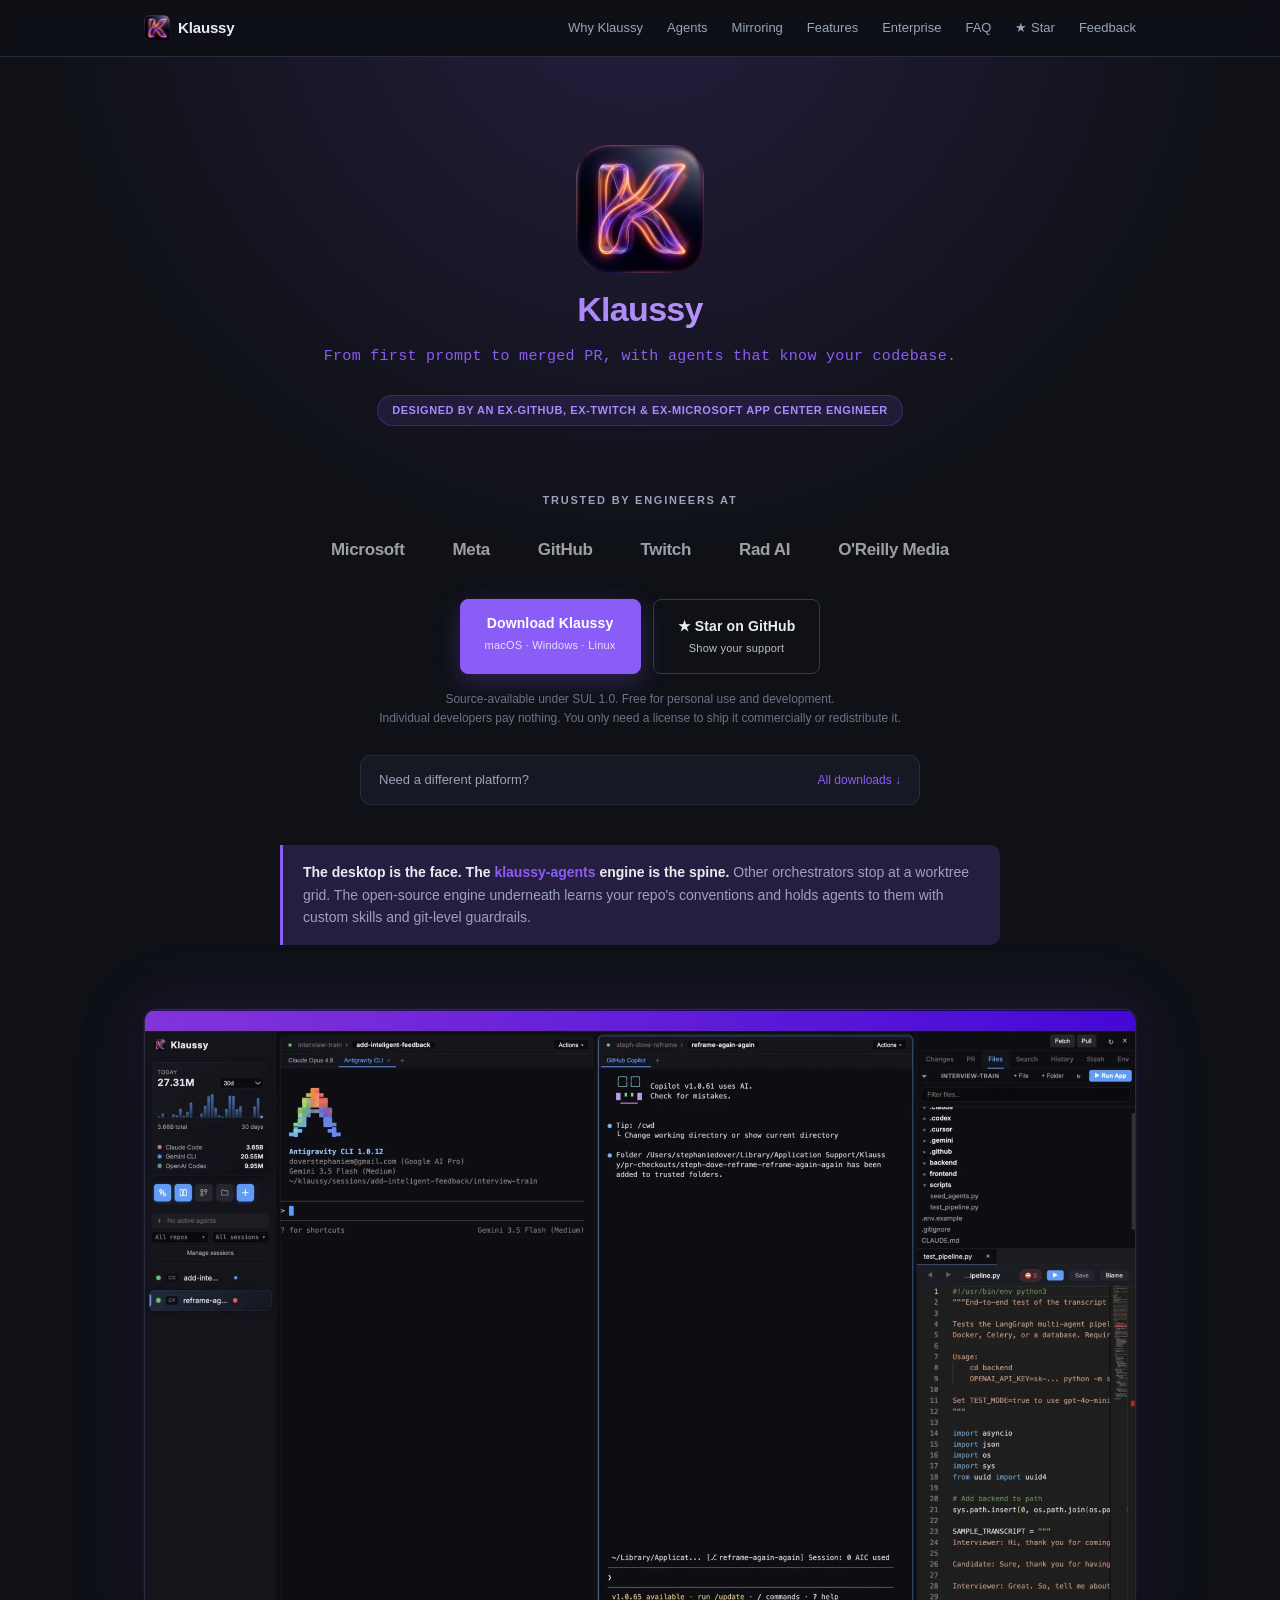
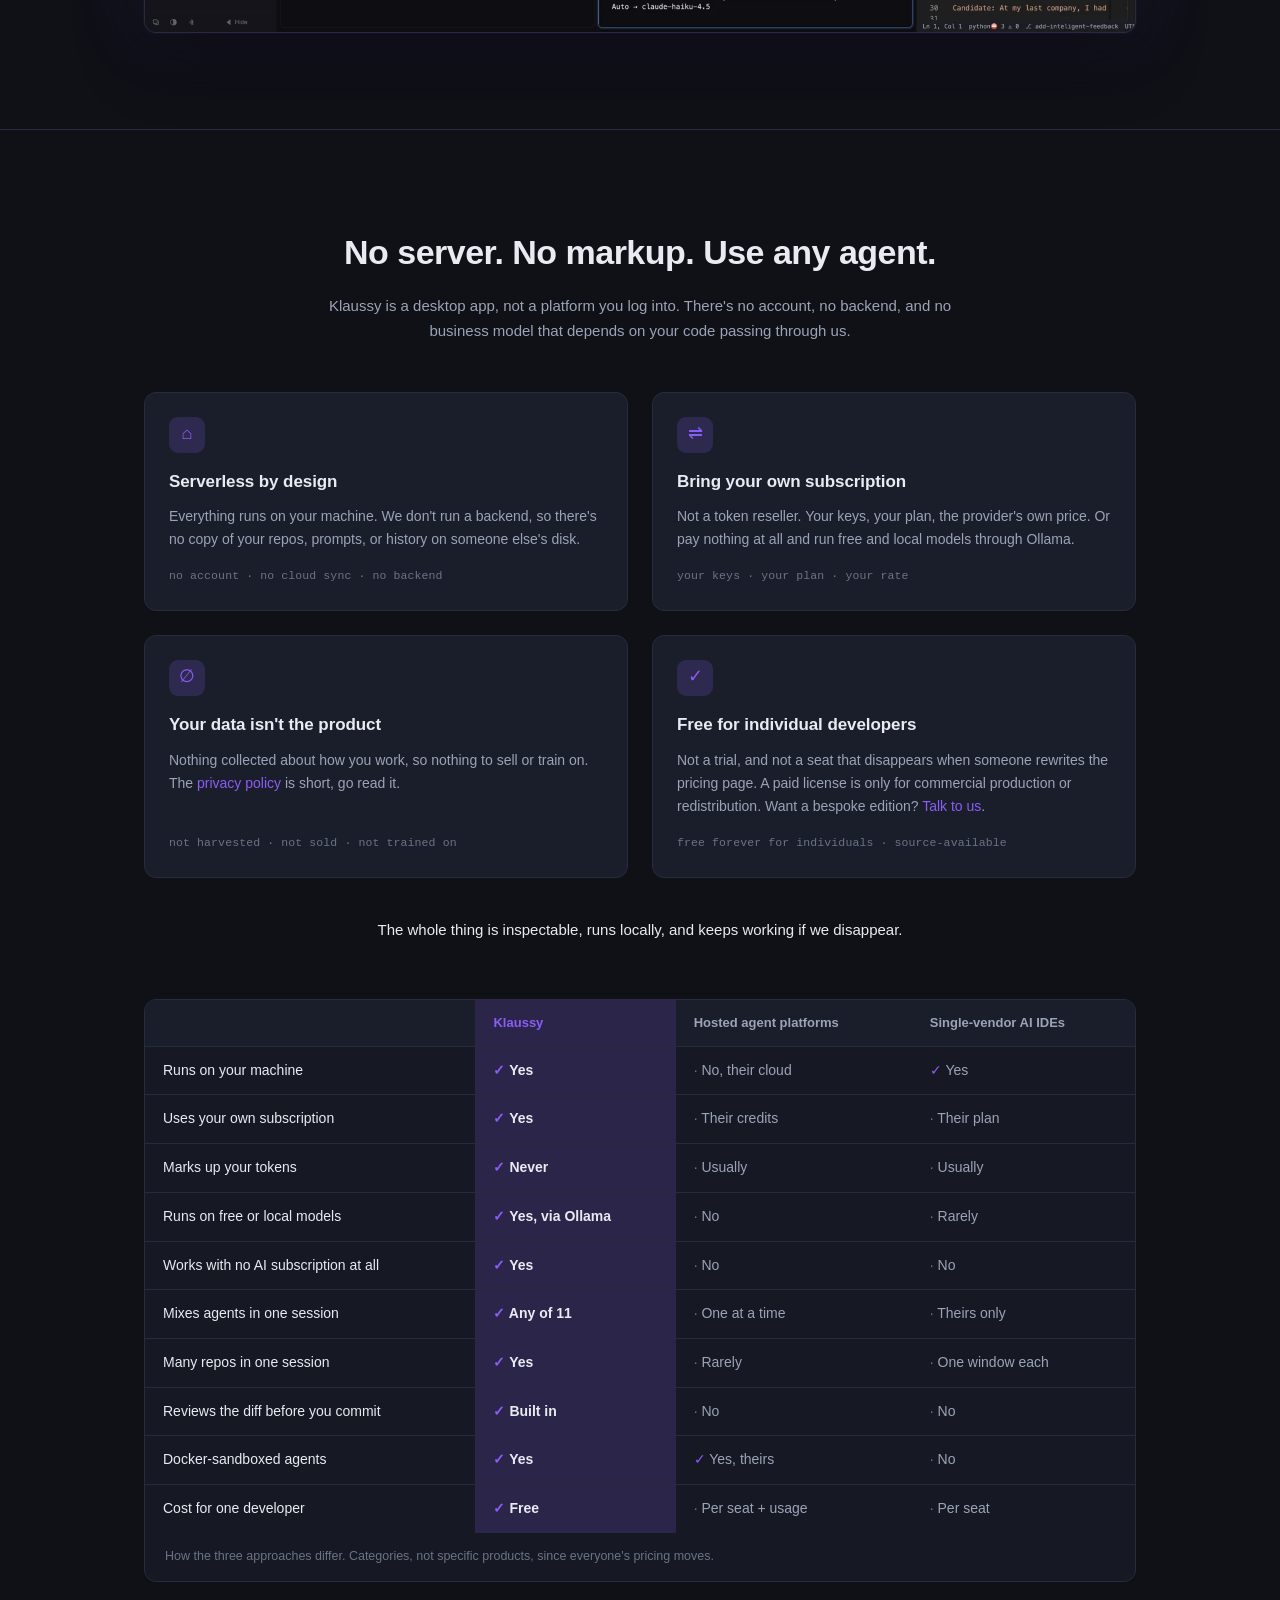
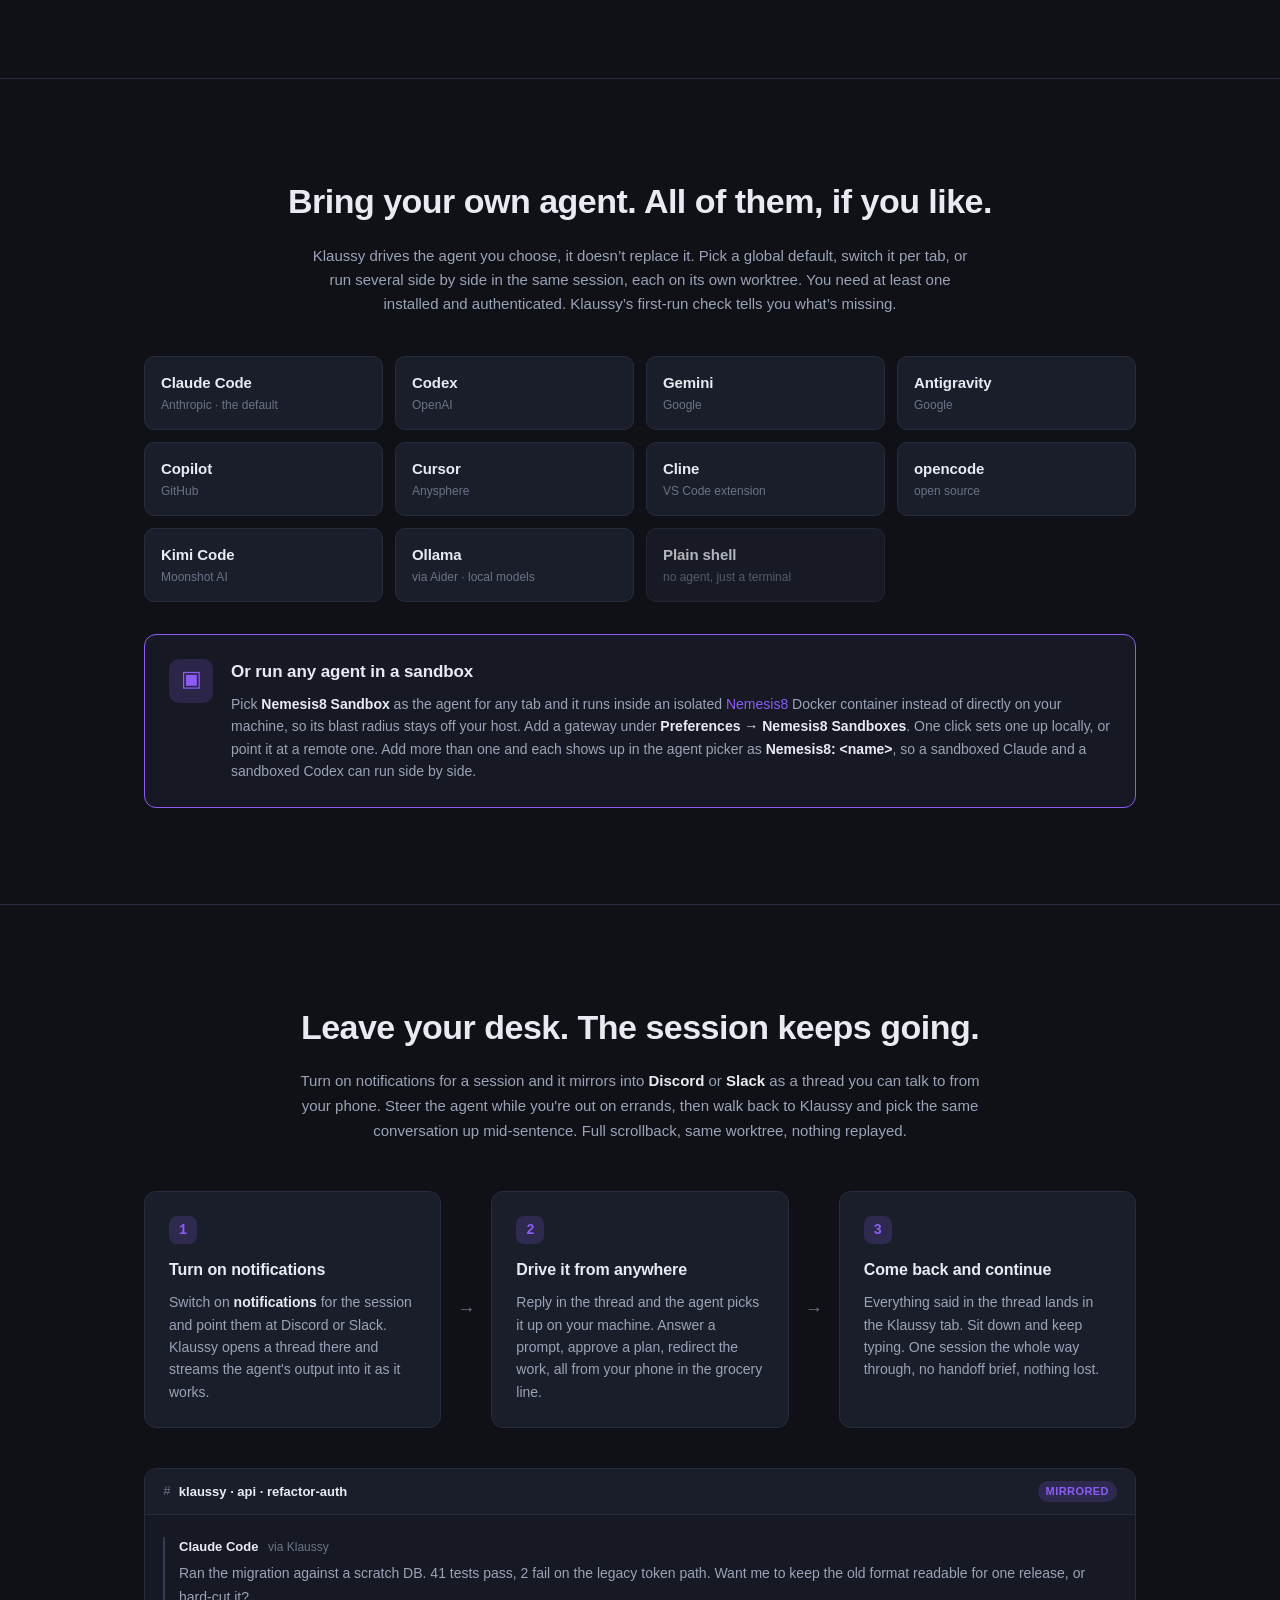
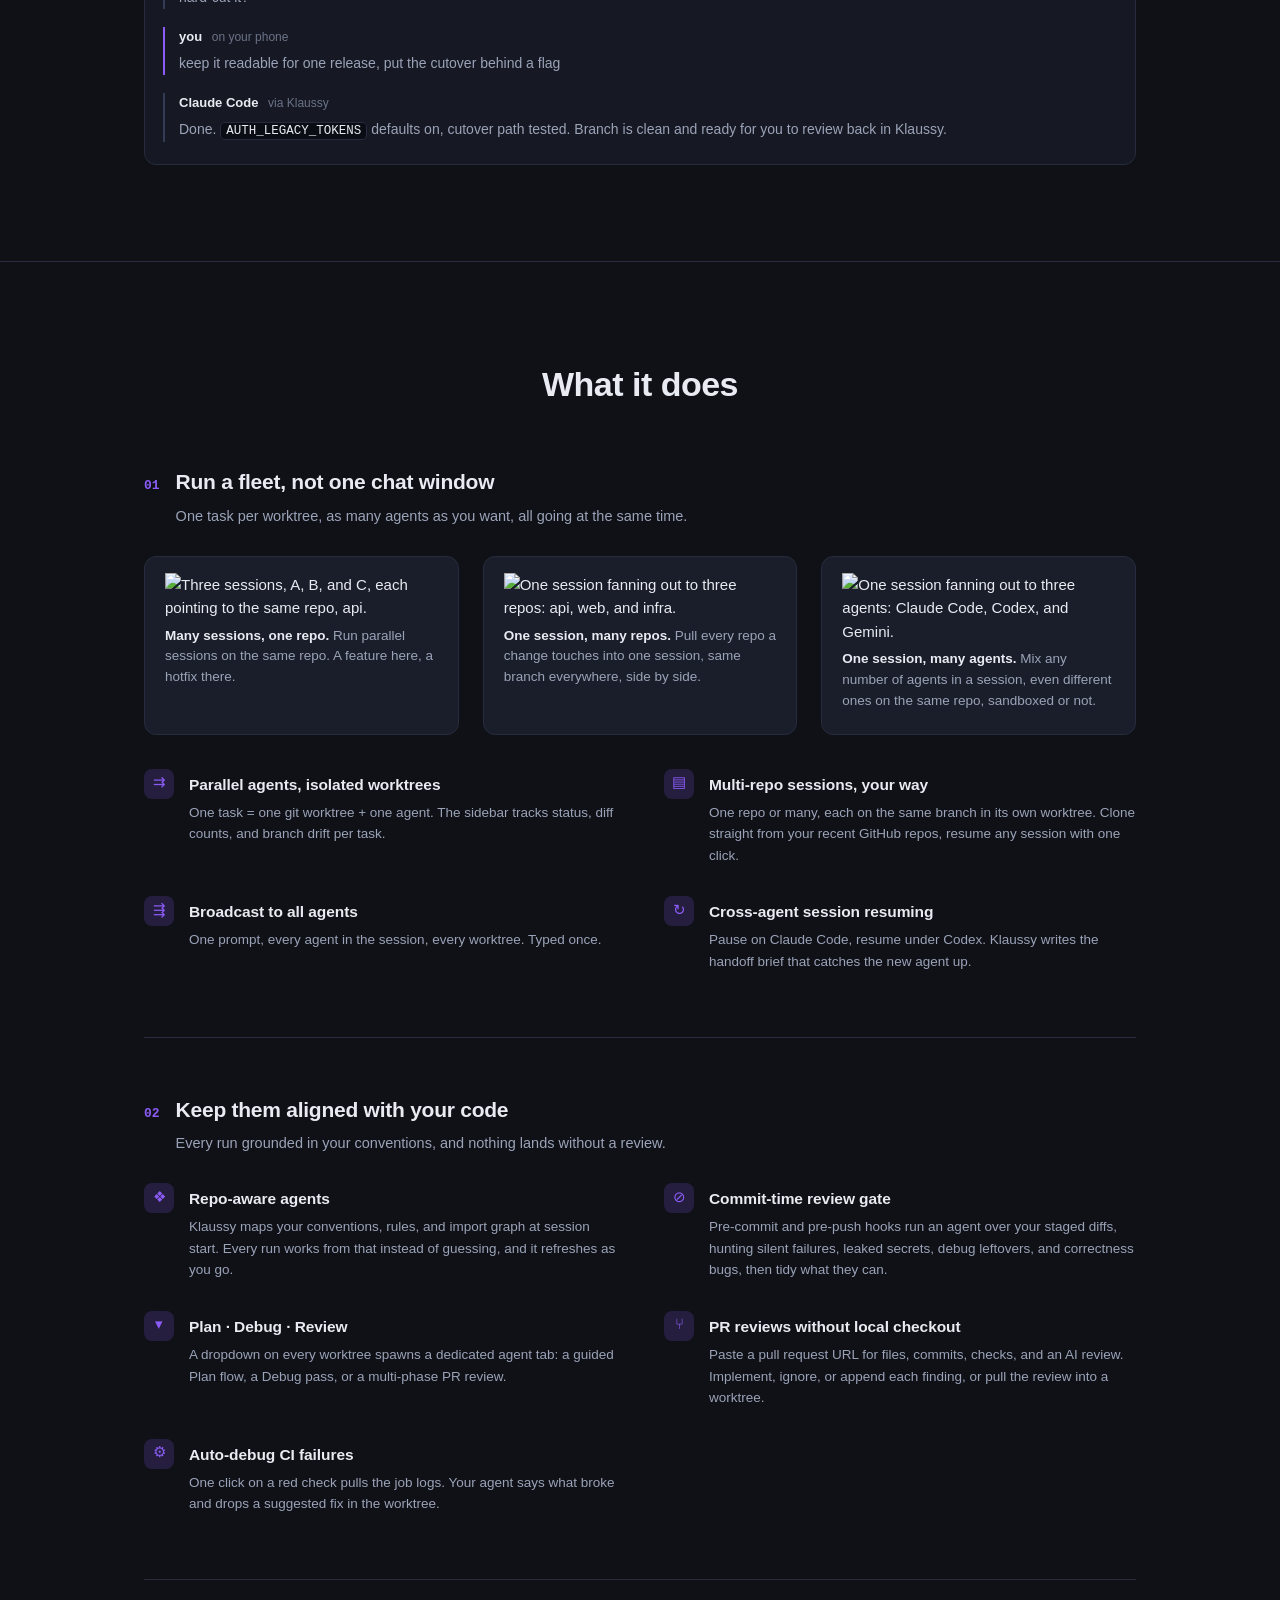
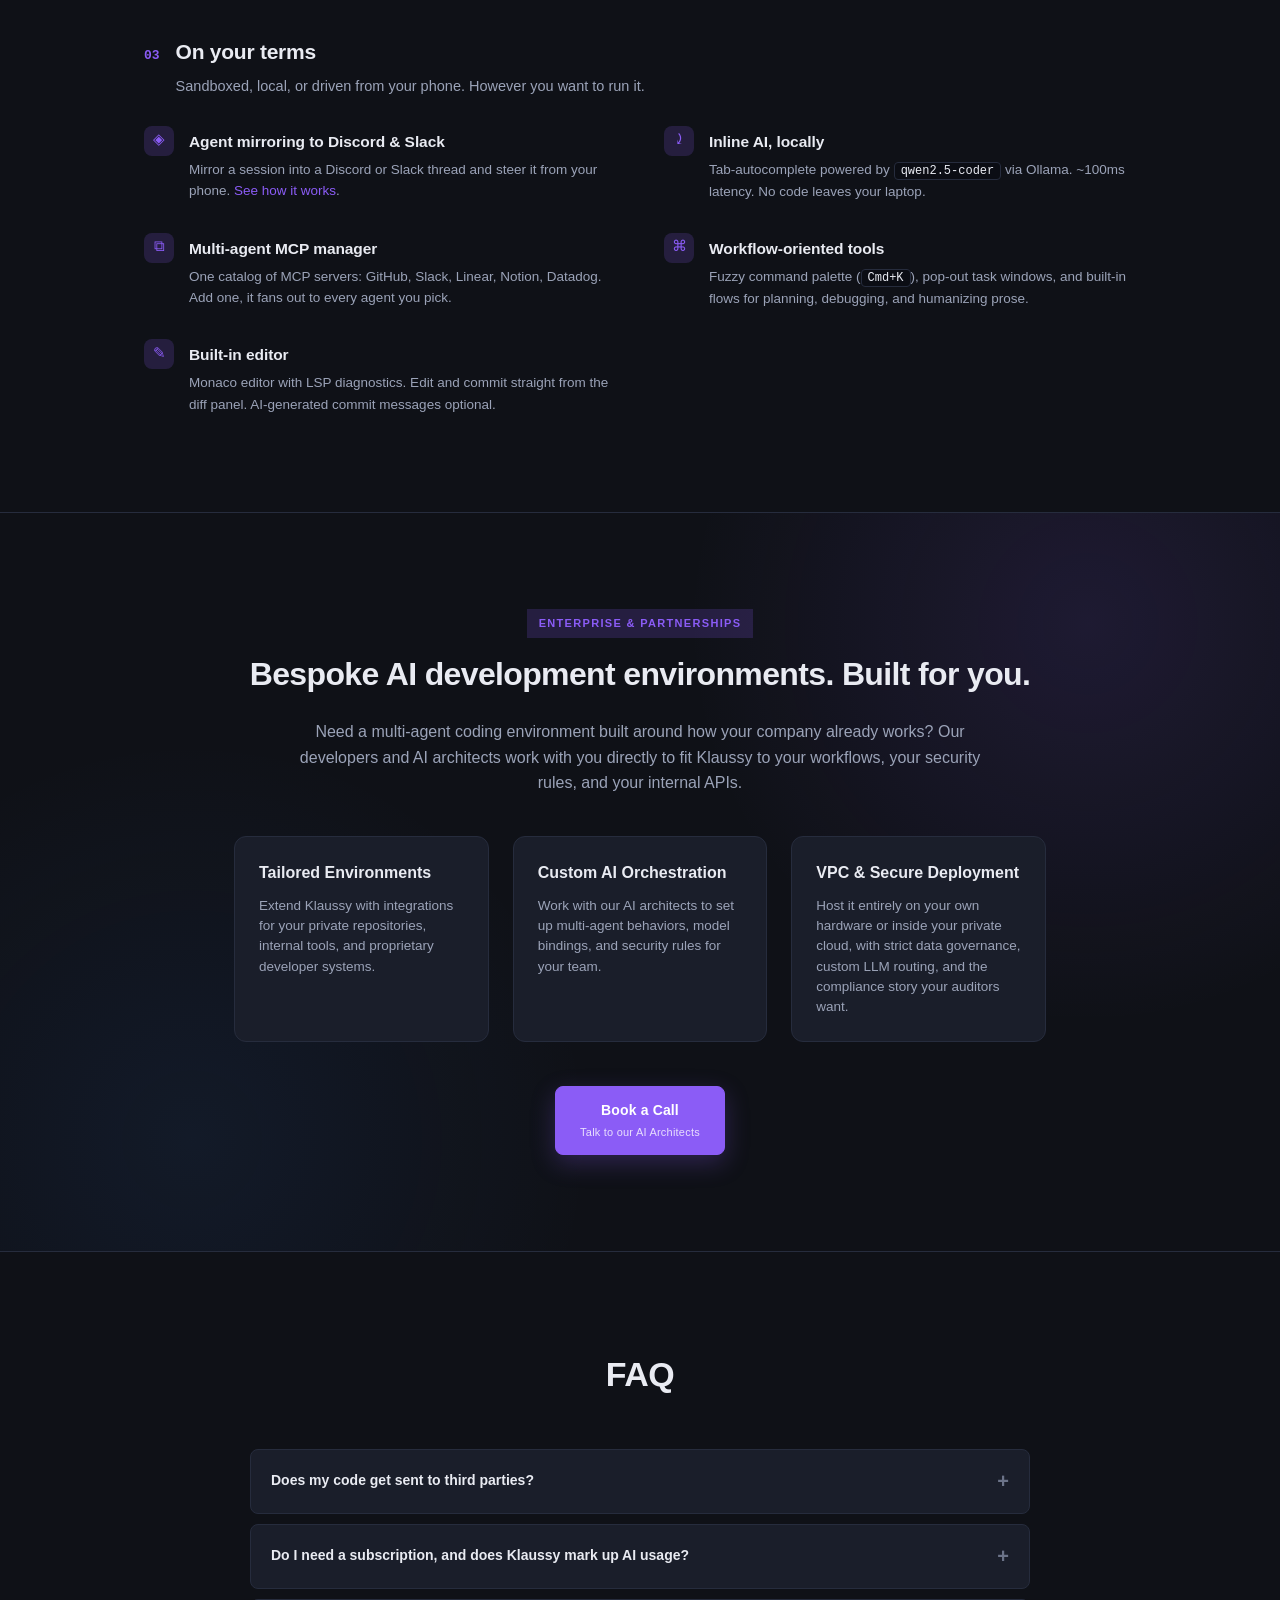
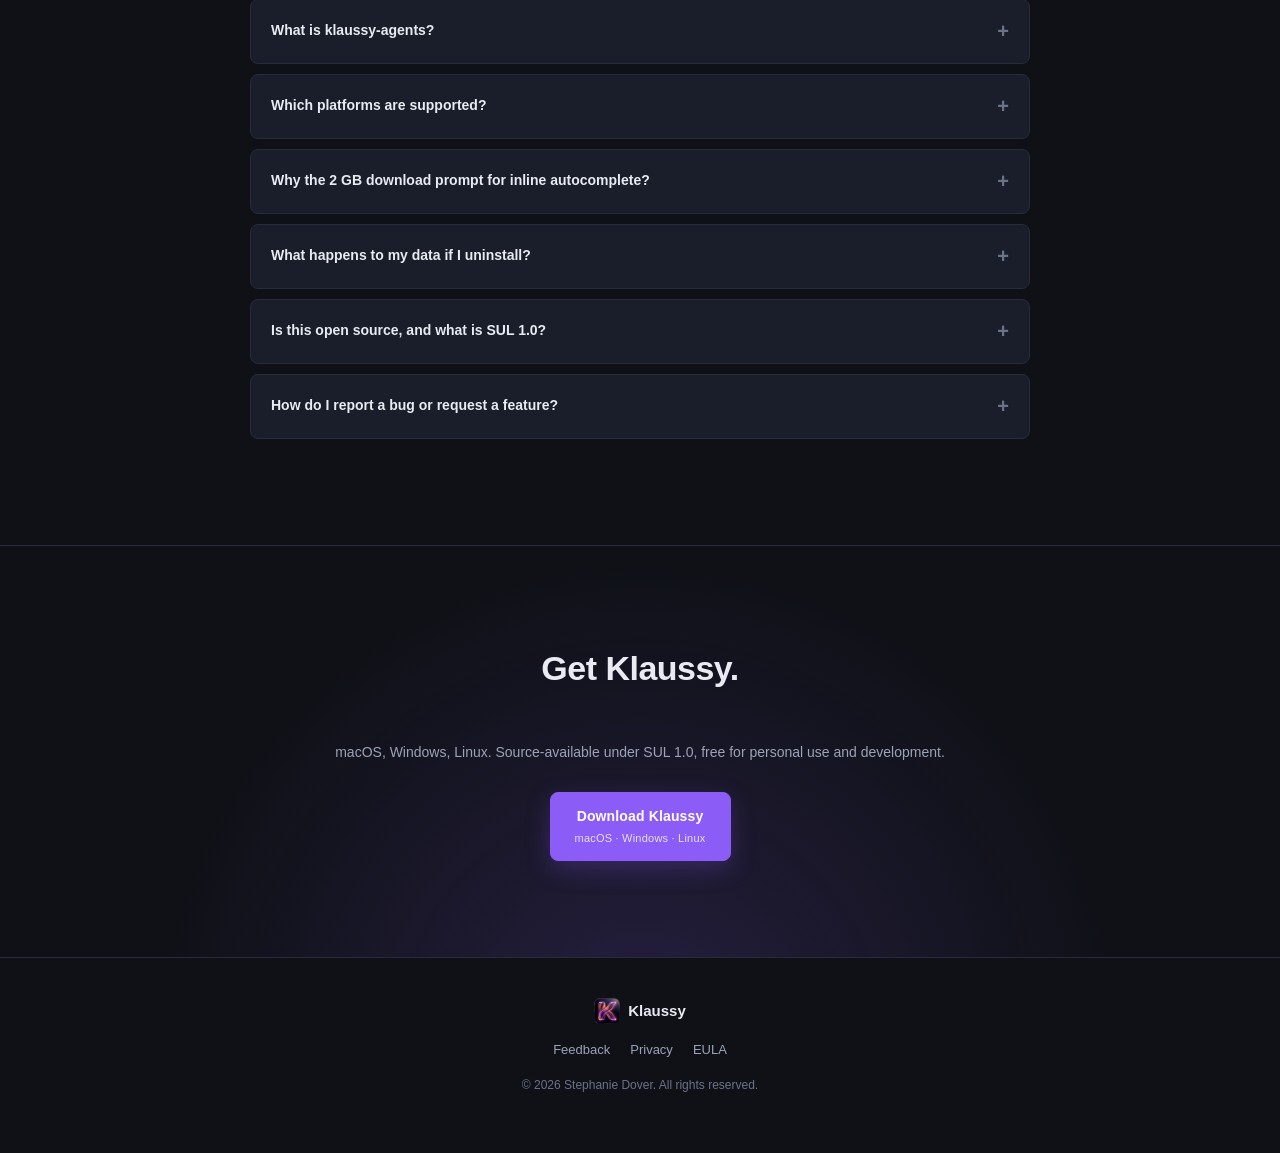
==== commit e7d39828: "feat(landing): reposition around the full agent workflow Remove every Discord community link, then r" ====
--- a/index.html
+++ b/index.html
@@ -3,11 +3,22 @@
 <head>
   <meta charset="UTF-8">
   <meta name="viewport" content="width=device-width, initial-scale=1.0">
-  <title>Klaussy Desktop — The agent-first IDE that reviews its own code before you commit</title>
-  <meta name="description" content="A desktop app for macOS, Windows, and Linux. Run multi-agent, multi-repo AI coding sessions in one tabbed workspace — Claude Code, Codex, Gemini, Copilot, Cursor, and more — each in its own git worktree, or sandboxed in Docker. Commit-time review gate, AI PR review, and 100% local autocomplete.">
+  <title>Klaussy Desktop: multi-agent coding sessions, AI PR review, and CI debugging</title>
+  <meta name="description" content="A desktop app for macOS, Windows, and Linux. Run Claude Code, Codex, Gemini, Copilot, Cursor, and more side by side, each in its own git worktree or Docker sandbox. Agents work from your repo's own conventions, review your pull requests, and debug failing CI. No server, no markup, bring your own subscription.">
   <meta property="og:title" content="Klaussy Desktop">
-  <meta property="og:description" content="The agent-first IDE that reviews its own code before you commit. Multi-agent, multi-repo AI coding sessions — Claude Code, Codex, Gemini, Copilot, Cursor, and more — each in its own worktree or Docker sandbox. macOS, Windows, Linux.">
+  <meta property="og:description" content="From first prompt to merged PR, with agents that know your codebase. Multi-agent, multi-repo sessions with Claude Code, Codex, Gemini, Copilot, Cursor, and more, plus AI PR review and CI debugging. macOS, Windows, Linux.">
   <meta property="og:type" content="website">
+  <meta property="og:url" content="https://www.klaussy.com/">
+  <meta property="og:site_name" content="Klaussy">
+  <meta property="og:image" content="https://www.klaussy.com/og-image.png">
+  <meta property="og:image:width" content="1200">
+  <meta property="og:image:height" content="630">
+  <meta property="og:image:alt" content="Klaussy running one session across two repos, with an Antigravity CLI agent and a GitHub Copilot agent side by side and a file tree and code editor on the right.">
+  <meta name="twitter:card" content="summary_large_image">
+  <meta name="twitter:title" content="Klaussy Desktop">
+  <meta name="twitter:description" content="From first prompt to merged PR, with agents that know your codebase. No server, no markup, use any agent. macOS, Windows, Linux.">
+  <meta name="twitter:image" content="https://www.klaussy.com/og-image.png">
+  <link rel="canonical" href="https://www.klaussy.com/">
   <link rel="icon" type="image/png" href="favicon.png">
   <link rel="stylesheet" href="styles.css">
   <script src="download.js" defer></script>
@@ -21,9 +32,10 @@
       <span class="brand-name">Klaussy</span>
     </a>
     <nav class="nav-links">
+      <a href="#how-it-stays-yours">Why Klaussy</a>
       <a href="#agents">Agents</a>
+      <a href="#mirroring">Mirroring</a>
       <a href="#features">Features</a>
-      <a href="#requirements">Requirements</a>
       <a href="#enterprise">Enterprise</a>
       <a href="#faq">FAQ</a>
       <a href="https://github.com/steph-dove/klaussy-desktop" target="_blank" rel="noopener">★ Star</a>
@@ -37,10 +49,11 @@
   <!-- Hero -->
   <section class="hero">
     <div class="container">
-      <div class="creator-badge">Designed by an ex-GitHub, ex-Twitch &amp; ex-Microsoft engineer</div>
-      <p class="wordmark">KLAUSSY</p>
-      <h1>The agent-first IDE that reviews<br>its own code before you commit.</h1>
-      <p class="tagline">Multi-agent, multi-repo coding sessions in one workspace.</p>
+      <img class="hero-mark" src="brand-mark.png" width="128" height="128" alt="" />
+      <p class="wordmark">Klaussy</p>
+      <h1 class="tagline">From first prompt to merged PR, with agents that know your codebase.</h1>
+      <div class="creator-badge">Designed by an ex-GitHub, ex-Twitch &amp; ex-Microsoft App Center engineer</div>
+
       <div class="logo-strip">
         <p class="logo-strip-title">Trusted by engineers at</p>
         <div class="logo-grid">
@@ -52,7 +65,7 @@
           <span>O'Reilly Media</span>
         </div>
       </div>
-      
+
       <div class="hero-cta">
         <a class="btn btn-primary" href="https://github.com/steph-dove/klaussy-desktop-feedback/releases/latest" id="download-btn" data-smart-download>
           <span class="btn-label">Download Klaussy</span>
@@ -62,11 +75,8 @@
           <span class="btn-label">★ Star on GitHub</span>
           <span class="btn-sub">Show your support</span>
         </a>
-        <a class="btn btn-secondary" href="https://discord.gg/ZxNhsuMyYu">
-          Join the Discord
-        </a>
-      </div>
-      <p class="hero-note">Source-available under SUL 1.0. Free for personal use and development.<br>100% free for individual developers; paid license required only for commercial production/redistribution.</p>
+      </div>
+      <p class="hero-note">Source-available under SUL 1.0. Free for personal use and development.<br>Individual developers pay nothing. You only need a license to ship it commercially or redistribute it.</p>
 
       <details class="download-picker">
         <summary>Need a different platform? <span class="download-picker-hint">All downloads &darr;</span></summary>
@@ -122,20 +132,139 @@
 
       <p class="spine-callout">
         <strong>The desktop is the face. The <a href="https://github.com/steph-dove/klaussy-agents" target="_blank" rel="noopener">klaussy-agents</a> engine is the spine.</strong>
-        While other orchestrators give you a worktree grid, Klaussy brings the conventions, custom skills, and active git-level guardrails that keep agents aligned with your codebase.
+        Other orchestrators stop at a worktree grid. The open-source engine underneath learns your repo's conventions and holds agents to them with custom skills and git-level guardrails.
       </p>
     </div>
 
   </section>
 
-  <!-- Demo Video -->
+  <!-- Hero shot -->
   <section class="demo-video-section">
     <div class="container">
       <div class="video-container">
-        <video class="demo-video" autoplay loop muted playsinline poster="klaussy_multi_agent_workspace.png">
-          <source src="klaussy-demo.mp4" type="video/mp4">
-          Your browser does not support the video tag.
-        </video>
+        <picture>
+          <source srcset="klaussy_multi_agent_workspace.webp" type="image/webp">
+          <img class="demo-video" src="klaussy_multi_agent_workspace.png" width="3024" height="1900" decoding="async"
+               alt="Klaussy running one session across two repos: an Antigravity CLI agent on the left, a GitHub Copilot agent in the middle, and a file tree with the built-in editor open on test_pipeline.py on the right." />
+        </picture>
+      </div>
+    </div>
+  </section>
+
+  <!-- Trust / positioning -->
+  <section id="how-it-stays-yours" class="trust">
+    <div class="container">
+      <h2>No server. No markup. Use any agent.</h2>
+      <p class="trust-sub">Klaussy is a desktop app, not a platform you log into. There's no account, no backend, and no business model that depends on your code passing through us.</p>
+
+      <div class="trust-grid">
+
+        <div class="trust-card">
+          <div class="trust-icon">⌂</div>
+          <h3>Serverless by design</h3>
+          <p>Everything runs on your machine. We don't run a backend, so there's no copy of your repos, prompts, or history on someone else's disk.</p>
+          <p class="trust-line">no account · no cloud sync · no backend</p>
+        </div>
+
+        <div class="trust-card">
+          <div class="trust-icon">⇌</div>
+          <h3>Bring your own subscription</h3>
+          <p>Not a token reseller. Your keys, your plan, the provider's own price. Or pay nothing at all and run free and local models through Ollama.</p>
+          <p class="trust-line">your keys · your plan · your rate</p>
+        </div>
+
+        <div class="trust-card">
+          <div class="trust-icon">∅</div>
+          <h3>Your data isn't the product</h3>
+          <p>Nothing collected about how you work, so nothing to sell or train on. The <a href="privacy.html">privacy policy</a> is short, go read it.</p>
+          <p class="trust-line">not harvested · not sold · not trained on</p>
+        </div>
+
+        <div class="trust-card">
+          <div class="trust-icon">✓</div>
+          <h3>Free for individual developers</h3>
+          <p>Not a trial, and not a seat that disappears when someone rewrites the pricing page. A paid license is only for commercial production or redistribution. Want a bespoke edition? <a href="#enterprise">Talk to us</a>.</p>
+          <p class="trust-line">free forever for individuals · source-available</p>
+        </div>
+
+      </div>
+
+      <p class="trust-close">The whole thing is inspectable, runs locally, and keeps working if we disappear.</p>
+
+      <div class="compare-wrap">
+        <table class="compare">
+          <caption>How the three approaches differ. Categories, not specific products, since everyone's pricing moves.</caption>
+          <thead>
+            <tr>
+              <th scope="col">&nbsp;</th>
+              <th scope="col" class="compare-us">Klaussy</th>
+              <th scope="col">Hosted agent platforms</th>
+              <th scope="col">Single-vendor AI IDEs</th>
+            </tr>
+          </thead>
+          <tbody>
+            <tr>
+              <th scope="row">Runs on your machine</th>
+              <td class="compare-us"><span class="yes">Yes</span></td>
+              <td><span class="no">No, their cloud</span></td>
+              <td><span class="yes">Yes</span></td>
+            </tr>
+            <tr>
+              <th scope="row">Uses your own subscription</th>
+              <td class="compare-us"><span class="yes">Yes</span></td>
+              <td><span class="no">Their credits</span></td>
+              <td><span class="no">Their plan</span></td>
+            </tr>
+            <tr>
+              <th scope="row">Marks up your tokens</th>
+              <td class="compare-us"><span class="yes">Never</span></td>
+              <td><span class="no">Usually</span></td>
+              <td><span class="no">Usually</span></td>
+            </tr>
+            <tr>
+              <th scope="row">Runs on free or local models</th>
+              <td class="compare-us"><span class="yes">Yes, via Ollama</span></td>
+              <td><span class="no">No</span></td>
+              <td><span class="no">Rarely</span></td>
+            </tr>
+            <tr>
+              <th scope="row">Works with no AI subscription at all</th>
+              <td class="compare-us"><span class="yes">Yes</span></td>
+              <td><span class="no">No</span></td>
+              <td><span class="no">No</span></td>
+            </tr>
+            <tr>
+              <th scope="row">Mixes agents in one session</th>
+              <td class="compare-us"><span class="yes">Any of 11</span></td>
+              <td><span class="no">One at a time</span></td>
+              <td><span class="no">Theirs only</span></td>
+            </tr>
+            <tr>
+              <th scope="row">Many repos in one session</th>
+              <td class="compare-us"><span class="yes">Yes</span></td>
+              <td><span class="no">Rarely</span></td>
+              <td><span class="no">One window each</span></td>
+            </tr>
+            <tr>
+              <th scope="row">Reviews the diff before you commit</th>
+              <td class="compare-us"><span class="yes">Built in</span></td>
+              <td><span class="no">No</span></td>
+              <td><span class="no">No</span></td>
+            </tr>
+            <tr>
+              <th scope="row">Docker-sandboxed agents</th>
+              <td class="compare-us"><span class="yes">Yes</span></td>
+              <td><span class="yes">Yes, theirs</span></td>
+              <td><span class="no">No</span></td>
+            </tr>
+            <tr>
+              <th scope="row">Cost for one developer</th>
+              <td class="compare-us"><span class="yes">Free</span></td>
+              <td><span class="no">Per seat + usage</span></td>
+              <td><span class="no">Per seat</span></td>
+            </tr>
+          </tbody>
+        </table>
       </div>
     </div>
   </section>
@@ -144,7 +273,7 @@
   <section id="agents" class="agents">
     <div class="container">
       <h2>Bring your own agent. All of them, if you like.</h2>
-      <p class="agents-sub">Klaussy orchestrates the agent you choose — it doesn&rsquo;t replace it. Pick a global default, switch it per tab, or run several side by side in the same session, each on its own worktree. You need at least one installed and authenticated; Klaussy&rsquo;s first-run check tells you what&rsquo;s missing.</p>
+      <p class="agents-sub">Klaussy drives the agent you choose, it doesn&rsquo;t replace it. Pick a global default, switch it per tab, or run several side by side in the same session, each on its own worktree. You need at least one installed and authenticated. Klaussy&rsquo;s first-run check tells you what&rsquo;s missing.</p>
 
       <ul class="agent-grid">
         <li><a class="agent-chip" href="https://claude.ai/code" target="_blank" rel="noopener"><span class="agent-name">Claude Code</span><span class="agent-vendor">Anthropic &middot; the default</span></a></li>
@@ -167,38 +296,62 @@
           <p>
             Pick <strong>Nemesis8 Sandbox</strong> as the agent for any tab and it runs inside an isolated
             <a href="https://github.com/DeepBlueDynamics/nemesis8" target="_blank" rel="noopener">Nemesis8</a>
-            Docker container instead of directly on your machine — keeping the agent&rsquo;s blast radius off your host.
-            Add a gateway under <strong>Preferences → Nemesis8 Sandboxes</strong> (one click sets one up locally), and point it at a
-            local or remote gateway. Add more than one and each shows up in the agent picker as <strong>Nemesis8: &lt;name&gt;</strong>,
-            so you can run a sandboxed Claude and a sandboxed Codex side by side.
+            Docker container instead of directly on your machine, so its blast radius stays off your host.
+            Add a gateway under <strong>Preferences → Nemesis8 Sandboxes</strong>. One click sets one up locally, or point it at a
+            remote one. Add more than one and each shows up in the agent picker as <strong>Nemesis8: &lt;name&gt;</strong>,
+            so a sandboxed Claude and a sandboxed Codex can run side by side.
           </p>
         </div>
       </div>
     </div>
   </section>
 
-  <!-- How sessions work -->
-  <section id="how-sessions-work" class="diagrams">
-    <div class="container">
-      <h2>Sessions, your shape.</h2>
-      <p class="diagrams-sub">Stack several on one repo, fan one across many repos, or run a mix of agents inside a single session.</p>
-      <div class="diagram-grid">
-
-        <figure class="diagram">
-          <img src="diagram-sessions-per-repo.svg" alt="Three sessions — A, B, and C — each pointing to the same repo, api." loading="lazy" />
-          <figcaption><strong>Many sessions, one repo.</strong> Run parallel sessions on the same repo — a feature here, a hotfix there.</figcaption>
-        </figure>
-
-        <figure class="diagram">
-          <img src="diagram-repos-per-session.svg" alt="One session fanning out to three repos: api, web, and infra." loading="lazy" />
-          <figcaption><strong>One session, many repos.</strong> Pull every repo a change touches into one session — same branch everywhere, side by side.</figcaption>
-        </figure>
-
-        <figure class="diagram">
-          <img src="diagram-agents-per-session.svg" alt="One session fanning out to three agents: Claude Code, Codex, and Gemini." loading="lazy" />
-          <figcaption><strong>One session, many agents.</strong> Mix any number of agents in a session — even different ones on the same repo, sandboxed or not.</figcaption>
-        </figure>
-
+  <!-- Agent mirroring -->
+  <section id="mirroring" class="mirroring">
+    <div class="container">
+      <h2>Leave your desk. The session keeps going.</h2>
+      <p class="mirroring-sub">Turn on notifications for a session and it mirrors into <strong>Discord</strong> or <strong>Slack</strong> as a thread you can talk to from your phone. Steer the agent while you're out on errands, then walk back to Klaussy and pick the same conversation up mid-sentence. Full scrollback, same worktree, nothing replayed.</p>
+
+      <div class="mirror-flow">
+        <div class="mirror-step">
+          <div class="mirror-step-num">1</div>
+          <h3>Turn on notifications</h3>
+          <p>Switch on <strong>notifications</strong> for the session and point them at Discord or Slack. Klaussy opens a thread there and streams the agent's output into it as it works.</p>
+        </div>
+        <div class="mirror-arrow" aria-hidden="true">→</div>
+        <div class="mirror-step">
+          <div class="mirror-step-num">2</div>
+          <h3>Drive it from anywhere</h3>
+          <p>Reply in the thread and the agent picks it up on your machine. Answer a prompt, approve a plan, redirect the work, all from your phone in the grocery line.</p>
+        </div>
+        <div class="mirror-arrow" aria-hidden="true">→</div>
+        <div class="mirror-step">
+          <div class="mirror-step-num">3</div>
+          <h3>Come back and continue</h3>
+          <p>Everything said in the thread lands in the Klaussy tab. Sit down and keep typing. One session the whole way through, no handoff brief, nothing lost.</p>
+        </div>
+      </div>
+
+      <div class="mirror-demo">
+        <div class="mirror-demo-bar">
+          <span class="mirror-demo-hash">#</span>
+          <span class="mirror-demo-title">klaussy · api · refactor-auth</span>
+          <span class="mirror-demo-tag">mirrored</span>
+        </div>
+        <div class="mirror-demo-body">
+          <div class="mirror-msg mirror-msg-agent">
+            <span class="mirror-who">Claude Code <em>via Klaussy</em></span>
+            <p>Ran the migration against a scratch DB. 41 tests pass, 2 fail on the legacy token path. Want me to keep the old format readable for one release, or hard-cut it?</p>
+          </div>
+          <div class="mirror-msg mirror-msg-you">
+            <span class="mirror-who">you <em>on your phone</em></span>
+            <p>keep it readable for one release, put the cutover behind a flag</p>
+          </div>
+          <div class="mirror-msg mirror-msg-agent">
+            <span class="mirror-who">Claude Code <em>via Klaussy</em></span>
+            <p>Done. <code>AUTH_LEGACY_TOKENS</code> defaults on, cutover path tested. Branch is clean and ready for you to review back in Klaussy.</p>
+          </div>
+        </div>
       </div>
     </div>
   </section>
@@ -207,160 +360,153 @@
   <section id="features" class="features">
     <div class="container">
       <h2>What it does</h2>
-      <div class="feature-grid">
-
-        <div class="feature">
-          <div class="feature-icon">⇉</div>
-          <h3>Parallel agents, isolated worktrees</h3>
-          <p>One task = one git worktree + one independent agent. Run any mix of the supported agents side by side. The sidebar tracks staged/unstaged counts, status, and branch alignment per task.</p>
-        </div>
-
-        <div class="feature">
-          <div class="feature-icon">▣</div>
-          <h3>Sandboxed agents</h3>
-          <p>Optionally run an agent inside an isolated <a href="https://github.com/DeepBlueDynamics/nemesis8" target="_blank" rel="noopener">Nemesis8</a> Docker sandbox instead of directly on your machine. Add a gateway under Preferences → Nemesis8 Sandboxes, then pick <strong>Nemesis8 Sandbox</strong> as the agent for any tab. Keeps the agent's blast radius off your host, local gateway or remote.</p>
-        </div>
-
-        <div class="feature">
-          <div class="feature-icon">▤</div>
-          <h3>Multi-repo sessions, your way</h3>
-          <p>A session is whatever you need — one repo or many. Pick the repos it touches (even straight from your recent GitHub repos, cloned on demand); each gets the same branch and its own worktree, with any number of agents you choose, even different ones side by side. Run several sessions at once — including more than one on the same repo — and resume any of them later with one click.</p>
-        </div>
-
-        <div class="feature">
-          <div class="feature-icon">❖</div>
-          <h3>Repo-aware agents</h3>
-          <p>On session start, Klaussy maps your repo — its conventions, rules, and import graph (fan-in/out, cycles, endpoint chains) — and gives your agents that context to draw on. Plan, review, debug, and implement runs ground their work in how your codebase fits together, not generic advice. Refreshes as the repo changes.</p>
-        </div>
-
-        <div class="feature">
-          <div class="feature-icon">⚙</div>
-          <h3>Auto-debug CI failures</h3>
-          <p>Klaussy connects to your PR's CI; one click pulls the failing job's logs and your agent returns root cause + suggested fix, applied straight to the worktree.</p>
-        </div>
-
-        <div class="feature">
-          <div class="feature-icon">⑂</div>
-          <h3>PR reviews without local checkout</h3>
-          <p>Paste a GitHub pull request URL to view files, commit history, checks, and AI review tabs. Read the diff with inline comments, run an AI review that breaks into per-finding cards — ignore, implement, or append to PR — and materialize any review into a local worktree with one click.</p>
-        </div>
-
-        <div class="feature">
-          <div class="feature-icon">↻</div>
-          <h3>Cross-agent session resuming</h3>
-          <p>Start a session with Claude Code, pause it, and resume it under a different one. Klaussy automatically compiles a structured handoff brief to catch the new agent up.</p>
-        </div>
-
-        <div class="feature">
-          <div class="feature-icon">⇶</div>
-          <h3>Broadcast to all agents</h3>
-          <p>Type one prompt and send it to every agent in a session at once — kick off the same task across each worktree without retyping.</p>
-        </div>
-
-        <div class="feature">
-          <div class="feature-icon">⧉</div>
-          <h3>Multi-agent MCP manager</h3>
-          <p>Connect Model Context Protocol servers — GitHub, Slack, Linear, Notion, Datadog, and more — from one catalog, with a single add fanning out to every agent you pick.</p>
-        </div>
-
-        <div class="feature">
-          <div class="feature-icon">▾</div>
-          <h3>Plan · Debug · Review</h3>
-          <p>Every worktree has a dropdown that spawns a dedicated agent tab running Klaussy's guided Plan flow, a Debug pass, or a multi-phase PR review — same worktree, no context loss.</p>
-        </div>
-
-        <div class="feature">
-          <div class="feature-icon">⤸</div>
-          <h3>Inline AI — locally</h3>
-          <p>Tab-autocomplete powered by <code>qwen2.5-coder</code> via Ollama. ~100ms latency. No code leaves your laptop.</p>
-        </div>
-
-        <div class="feature">
-          <div class="feature-icon">⊘</div>
-          <h3>Commit-time review gate</h3>
-          <p>A built-in pre-commit and pre-push hook runs an agent-powered audit over your staged diffs, looking for silent failures, leaked credentials, debug leftovers, correctness bugs, and overly verbose comments. Auto-tidies code before committing, so your branch stays clean and stable before anything is pushed.</p>
-        </div>
-
-        <div class="feature">
-          <div class="feature-icon">⌘</div>
-          <h3>Workflow-oriented tools</h3>
-          <p>Fuzzy command palette (<code>Cmd+K</code>), pop-out task windows, and built-in flows for planning, debugging, and humanizing prose.</p>
-        </div>
-
-        <div class="feature">
-          <div class="feature-icon">✎</div>
-          <h3>Built-in editor</h3>
-          <p>Monaco editor with LSP diagnostics. Edit and commit straight from the diff panel. AI-generated commit messages optional.</p>
-        </div>
-
-      </div>
-    </div>
-  </section>
-
-  <!-- Example / tour -->
-  <section class="example">
-    <div class="container">
-      <h2>See it in action</h2>
-      <p class="example-sub">One session, every repo, your pick of agents. Here a single session spans two repos side by side — <strong>OpenAI Codex</strong> on the left, <strong>Claude Code</strong> on the right — while Klaussy builds a conventions-aware <code>CLAUDE.md</code> so both agents work from your codebase's real structure.</p>
-      <div class="example-shot-wrap">
-        <img class="example-shot" src="klaussy_multi_agent_workspace.png"
-             alt="Klaussy running one session across two repos: an OpenAI Codex terminal on the left, a Claude Code terminal in the middle, and a Changes panel on the right showing a freshly generated CLAUDE.md with the repo's architecture, API routes, and tech stack."
-             onerror="this.parentElement.style.display='none';" />
-      </div>
-
-      <p class="example-sub">AI PR review: each finding is its own card with severity, file:line location, the offending code, and a written critique. Per-finding actions: <strong>Ignore</strong>, <strong>Add to PR</strong>, <strong>Implement</strong>, or open a chat to <strong>Ask</strong> or <strong>Investigate</strong> — all run on your selected agent.</p>
-      <div class="example-shot-wrap">
-        <img class="example-shot" src="klaussy_pr_ai_review.png"
-             alt="The Review tab listing 24 findings as cards; the top one is a Blocker (Correctness) on src/hooks/useSpeechRecognition.js with a code block, a detailed written explanation, and a row of action buttons: Copy, Investigate, Ask, Ignore, Add to PR, and Implement."
-             onerror="this.parentElement.style.display='none';" />
-      </div>
-
-      <p class="example-sub">Debugging a failing CI check: click <strong>Debug</strong> on the red row and your agent pulls the job logs, pinpoints the cause, and proposes a fix. Ask follow-ups in the chat, then click <strong>Fix this</strong> to have the agent apply it in the PR worktree.</p>
-      <div class="example-shot-wrap">
-        <img class="example-shot" src="klaussy_ci_debug.png"
-             alt="Klaussy's Checks tab on a failing 'Lint, format, test, build' run, with a Debug panel showing the agent's analysis and a concrete patch, a follow-up chat composer, and 'Fix this' and 'Open as task' buttons."
-             onerror="this.parentElement.style.display='none';" />
-      </div>
-
-      <p class="example-sub">The same check expanded to its annotations: every failure parsed out with its <code>file:line</code>, the test name, the error message, and stack frames — so you can see exactly what broke before sending the agent in to debug it.</p>
-      <div class="example-shot-wrap">
-        <img class="example-shot" src="klaussy_ci_annotations.png"
-             alt="Klaussy's Checks tab showing 10 annotations for a failing 'Lint, format, test, build' run: a Node.js 20 deprecation warning, a 'Process completed with exit code 1' failure, and several test failures in src/hooks/useSpeechRecognition.test.js each with a 'TypeError: () => mockRecognizer is not a constructor' message and expandable stack frames."
-             onerror="this.parentElement.style.display='none';" />
-      </div>
-
-      <p class="example-sub">Review the full diff in-app: every changed file with add/remove counts, the unified diff, and inline comment threads you — or your agent — can reply to. The same surface you'd get on GitHub.</p>
-      <div class="example-shot-wrap">
-        <img class="example-shot" src="klaussy_pr_files.png"
-             alt="The Files tab of a pull request: the left rail lists 38 changed files with per-file plus/minus bars; the main pane shows the .github/workflows/ci.yml diff with an inline comment thread."
-             onerror="this.parentElement.style.display='none';" />
-      </div>
-
-      <p class="example-sub">Any agent, plus a real editor. Run your agent of choice in the terminal with a built-in <strong>Monaco editor</strong> and LSP diagnostics right beside it — edit, then commit from the diff panel.</p>
-      <div class="example-shot-wrap">
-        <img class="example-shot" src="klaussy_agent_editor.png"
-             alt="Klaussy with a Gemini CLI session on the left and the built-in code editor open on api.ts — with a minimap and inline diagnostics — on the right."
-             onerror="this.parentElement.style.display='none';" />
-      </div>
-    </div>
-  </section>
-
-  <!-- Requirements -->
-  <section id="requirements" class="requirements">
-    <div class="container">
-      <h2>What you need</h2>
-      <ul class="req-list">
-        <li><strong>macOS 12</strong> (Monterey) or later — Apple Silicon or Intel — <strong>Windows 10/11</strong>, or <strong>Ubuntu 22.04+</strong> (other modern Linux distros generally work).</li>
-        <li><strong><a href="https://nodejs.org" target="_blank" rel="noopener">Node.js 18+</a></strong> — the agent CLIs are npm packages.</li>
-        <li><strong>At least one agent CLI or IDE extension</strong> installed and authenticated — see <a href="#agents">the supported agents</a> for install links. Klaussy orchestrates the agent you choose, it doesn't replace it, and its first-run check tells you what's missing.</li>
-        <li><strong><a href="https://cli.github.com" target="_blank" rel="noopener">GitHub CLI (gh)</a></strong> authenticated. Required for PR review features.</li>
-        <li><strong>Docker + a <a href="https://github.com/DeepBlueDynamics/nemesis8" target="_blank" rel="noopener">Nemesis8</a> gateway</strong> (optional). Only needed if you want to run agents in an isolated sandbox rather than directly on your machine. Klaussy can set a local gateway up for you in one click.</li>
-        <li><strong>Ollama</strong> (optional). Needed if you opt into local inline autocomplete, or want to drive an agent tab with a local model via Aider. On macOS, Klaussy can install it via Homebrew; on Windows/Linux, install from <a href="https://ollama.com/download" target="_blank" rel="noopener">ollama.com</a>.</li>
-      </ul>
-    </div>
-  </section>
-
-
+      <div class="feature-group">
+        <div class="feature-group-head">
+          <span class="feature-group-num">01</span>
+          <h3>Run a fleet, not one chat window</h3>
+          <p>One task per worktree, as many agents as you want, all going at the same time.</p>
+        </div>
+        <div class="diagram-grid feature-diagrams">
+
+          <figure class="diagram">
+            <img src="diagram-sessions-per-repo.svg" alt="Three sessions, A, B, and C, each pointing to the same repo, api." loading="lazy" />
+            <figcaption><strong>Many sessions, one repo.</strong> Run parallel sessions on the same repo. A feature here, a hotfix there.</figcaption>
+          </figure>
+
+          <figure class="diagram">
+            <img src="diagram-repos-per-session.svg" alt="One session fanning out to three repos: api, web, and infra." loading="lazy" />
+            <figcaption><strong>One session, many repos.</strong> Pull every repo a change touches into one session, same branch everywhere, side by side.</figcaption>
+          </figure>
+
+          <figure class="diagram">
+            <img src="diagram-agents-per-session.svg" alt="One session fanning out to three agents: Claude Code, Codex, and Gemini." loading="lazy" />
+            <figcaption><strong>One session, many agents.</strong> Mix any number of agents in a session, even different ones on the same repo, sandboxed or not.</figcaption>
+          </figure>
+
+        </div>
+        <div class="feature-rows">
+          <div class="feature-row">
+            <div class="feature-icon">⇉</div>
+            <div class="feature-row-body">
+              <h4>Parallel agents, isolated worktrees</h4>
+              <p>One task = one git worktree + one agent. The sidebar tracks status, diff counts, and branch drift per task.</p>
+            </div>
+          </div>
+          <div class="feature-row">
+            <div class="feature-icon">▤</div>
+            <div class="feature-row-body">
+              <h4>Multi-repo sessions, your way</h4>
+              <p>One repo or many, each on the same branch in its own worktree. Clone straight from your recent GitHub repos, resume any session with one click.</p>
+            </div>
+          </div>
+          <div class="feature-row">
+            <div class="feature-icon">⇶</div>
+            <div class="feature-row-body">
+              <h4>Broadcast to all agents</h4>
+              <p>One prompt, every agent in the session, every worktree. Typed once.</p>
+            </div>
+          </div>
+          <div class="feature-row">
+            <div class="feature-icon">↻</div>
+            <div class="feature-row-body">
+              <h4>Cross-agent session resuming</h4>
+              <p>Pause on Claude Code, resume under Codex. Klaussy writes the handoff brief that catches the new agent up.</p>
+            </div>
+          </div>
+        </div>
+      </div>
+
+      <div class="feature-group">
+        <div class="feature-group-head">
+          <span class="feature-group-num">02</span>
+          <h3>Keep them aligned with your code</h3>
+          <p>Every run grounded in your conventions, and nothing lands without a review.</p>
+        </div>
+        <div class="feature-rows">
+          <div class="feature-row">
+            <div class="feature-icon">❖</div>
+            <div class="feature-row-body">
+              <h4>Repo-aware agents</h4>
+              <p>Klaussy maps your conventions, rules, and import graph at session start. Every run works from that instead of guessing, and it refreshes as you go.</p>
+            </div>
+          </div>
+          <div class="feature-row">
+            <div class="feature-icon">⊘</div>
+            <div class="feature-row-body">
+              <h4>Commit-time review gate</h4>
+              <p>Pre-commit and pre-push hooks run an agent over your staged diffs, hunting silent failures, leaked secrets, debug leftovers, and correctness bugs, then tidy what they can.</p>
+            </div>
+          </div>
+          <div class="feature-row">
+            <div class="feature-icon">▾</div>
+            <div class="feature-row-body">
+              <h4>Plan · Debug · Review</h4>
+              <p>A dropdown on every worktree spawns a dedicated agent tab: a guided Plan flow, a Debug pass, or a multi-phase PR review.</p>
+            </div>
+          </div>
+          <div class="feature-row">
+            <div class="feature-icon">⑂</div>
+            <div class="feature-row-body">
+              <h4>PR reviews without local checkout</h4>
+              <p>Paste a pull request URL for files, commits, checks, and an AI review. Implement, ignore, or append each finding, or pull the review into a worktree.</p>
+            </div>
+          </div>
+          <div class="feature-row">
+            <div class="feature-icon">⚙</div>
+            <div class="feature-row-body">
+              <h4>Auto-debug CI failures</h4>
+              <p>One click on a red check pulls the job logs. Your agent says what broke and drops a suggested fix in the worktree.</p>
+            </div>
+          </div>
+        </div>
+      </div>
+
+      <div class="feature-group">
+        <div class="feature-group-head">
+          <span class="feature-group-num">03</span>
+          <h3>On your terms</h3>
+          <p>Sandboxed, local, or driven from your phone. However you want to run it.</p>
+        </div>
+        <div class="feature-rows">
+          <div class="feature-row">
+            <div class="feature-icon">◈</div>
+            <div class="feature-row-body">
+              <h4>Agent mirroring to Discord &amp; Slack</h4>
+              <p>Mirror a session into a Discord or Slack thread and steer it from your phone. <a href="#mirroring">See how it works</a>.</p>
+            </div>
+          </div>
+          <div class="feature-row">
+            <div class="feature-icon">⤸</div>
+            <div class="feature-row-body">
+              <h4>Inline AI, locally</h4>
+              <p>Tab-autocomplete powered by <code>qwen2.5-coder</code> via Ollama. ~100ms latency. No code leaves your laptop.</p>
+            </div>
+          </div>
+          <div class="feature-row">
+            <div class="feature-icon">⧉</div>
+            <div class="feature-row-body">
+              <h4>Multi-agent MCP manager</h4>
+              <p>One catalog of MCP servers: GitHub, Slack, Linear, Notion, Datadog. Add one, it fans out to every agent you pick.</p>
+            </div>
+          </div>
+          <div class="feature-row">
+            <div class="feature-icon">⌘</div>
+            <div class="feature-row-body">
+              <h4>Workflow-oriented tools</h4>
+              <p>Fuzzy command palette (<code>Cmd+K</code>), pop-out task windows, and built-in flows for planning, debugging, and humanizing prose.</p>
+            </div>
+          </div>
+          <div class="feature-row">
+            <div class="feature-icon">✎</div>
+            <div class="feature-row-body">
+              <h4>Built-in editor</h4>
+              <p>Monaco editor with LSP diagnostics. Edit and commit straight from the diff panel. AI-generated commit messages optional.</p>
+            </div>
+          </div>
+        </div>
+      </div>
+    </div>
+  </section>
 
   <!-- Enterprise Section -->
   <section id="enterprise" class="enterprise">
@@ -368,7 +514,7 @@
       <p class="eyebrow">Enterprise &amp; Partnerships</p>
       <h2>Bespoke AI development environments. Built for you.</h2>
       <p class="enterprise-desc">
-        Need a customized multi-agent coding environment? Our developer team and AI architect team partner directly with companies to build tailored enterprise solutions fitted exactly to your specific workflows, security guidelines, and internal APIs.
+        Need a multi-agent coding environment built around how your company already works? Our developers and AI architects work with you directly to fit Klaussy to your workflows, your security rules, and your internal APIs.
       </p>
       <div class="enterprise-benefits">
         <div class="benefit">
@@ -377,11 +523,11 @@
         </div>
         <div class="benefit">
           <h4>Custom AI Orchestration</h4>
-          <p>Work directly with our AI architects to set up customized multi-agent behaviors, custom model bindings, and security rules.</p>
+          <p>Work with our AI architects to set up multi-agent behaviors, model bindings, and security rules for your team.</p>
         </div>
         <div class="benefit">
           <h4>VPC &amp; Secure Deployment</h4>
-          <p>Host completely locally or inside your private cloud with strict data governance, custom LLM routing, and full security compliance.</p>
+          <p>Host it entirely on your own hardware or inside your private cloud, with strict data governance, custom LLM routing, and the compliance story your auditors want.</p>
         </div>
       </div>
       <div class="enterprise-cta-wrap">
@@ -389,9 +535,6 @@
           <span class="btn-label">Book a Call</span>
           <span class="btn-sub">Talk to our AI Architects</span>
         </a>
-        <a class="btn btn-secondary" href="https://discord.gg/ZxNhsuMyYu">
-          Join our Discord
-        </a>
       </div>
     </div>
   </section>
@@ -403,27 +546,17 @@
 
       <details>
         <summary>Does my code get sent to third parties?</summary>
-        <p>When you use an agent, prompts + repo context go to that agent's provider via the CLI you already trust — whichever one you picked. GitHub operations go through your local <code>gh</code>. Inline autocomplete runs entirely locally via Ollama and <code>qwen2.5-coder:1.5b</code> — nothing per-keystroke leaves your machine. We don't run a server of our own.</p>
-      </details>
-
-      <details>
-        <summary>Which agents can I run?</summary>
-        <p>See <a href="#agents">the full list above</a>. Any of them can also be launched inside a Nemesis8 Docker sandbox. Set a global default in Preferences, then override it per tab.</p>
-      </details>
-
-      <details>
-        <summary>Can I run an agent in a sandbox?</summary>
-        <p>Yes. Pick <strong>Nemesis8 Sandbox</strong> as the agent for any tab and it runs inside an isolated <a href="https://github.com/DeepBlueDynamics/nemesis8" target="_blank" rel="noopener">Nemesis8</a> Docker container instead of directly on your machine, keeping its blast radius off your host. Add a gateway under <strong>Preferences → Nemesis8 Sandboxes</strong> — one click sets one up locally, or point it at a remote gateway. Each gateway you add appears in the agent picker as <strong>Nemesis8: &lt;name&gt;</strong>, so a sandboxed Claude and a sandboxed Codex can run side by side.</p>
-      </details>
-
-      <details>
-        <summary>Do I need a subscription for the agents?</summary>
-        <p>You need whatever plan each agent CLI you use is configured for — they all run on your own accounts. Klaussy doesn't bill separately or charge for AI usage.</p>
+        <p>When you use an agent, your prompts and repo context go to whichever provider you picked, through the CLI you already trust. GitHub operations go through your local <code>gh</code>. Inline autocomplete runs on your machine via Ollama and <code>qwen2.5-coder:1.5b</code>, so nothing per-keystroke leaves it. We don't run a server of our own.</p>
+      </details>
+
+      <details>
+        <summary>Do I need a subscription, and does Klaussy mark up AI usage?</summary>
+        <p>You need whatever plan each agent CLI is set up with, on your own accounts. Klaussy never sits between you and your provider, so there's nothing to resell, mark up, or meter. Or run free and local models through Ollama and pay for nothing at all.</p>
       </details>
 
       <details>
         <summary>What is klaussy-agents?</summary>
-        <p><a href="https://github.com/steph-dove/klaussy-agents" target="_blank" rel="noopener">klaussy-agents</a> is the engine underneath the desktop app — the conventions, custom skills, and git-level guardrails that keep agents aligned with your codebase. The desktop is the face; the engine is the spine. It's open source under the MIT license.</p>
+        <p><a href="https://github.com/steph-dove/klaussy-agents" target="_blank" rel="noopener">klaussy-agents</a> is the engine underneath the desktop app: the conventions, custom skills, and git-level guardrails that keep agents aligned with your codebase. The desktop is the face, the engine is the spine. It's open source under the MIT license.</p>
       </details>
 
       <details>
@@ -433,27 +566,22 @@
 
       <details>
         <summary>Why the 2 GB download prompt for inline autocomplete?</summary>
-        <p>~500 MB is Ollama's runtime; ~1 GB is the <code>qwen2.5-coder:1.5b</code> model weights. You only see this prompt if you opt in — otherwise a free word-based completer handles Tab.</p>
+        <p>~500 MB is Ollama's runtime, ~1 GB is the <code>qwen2.5-coder:1.5b</code> model weights. You only see the prompt if you opt in. Otherwise a free word-based completer handles Tab.</p>
       </details>
 
       <details>
         <summary>What happens to my data if I uninstall?</summary>
-        <p>On macOS, remove <code>~/Library/Application Support/Klaussy</code> and <code>~/Library/Logs/Klaussy</code>. On Windows, remove <code>%APPDATA%\Klaussy</code>. On Linux, remove <code>~/.config/Klaussy</code> and <code>~/.local/share/Klaussy</code>. Ollama and its models persist independently — uninstall it through your package manager and remove <code>~/.ollama</code>.</p>
-      </details>
-
-      <details>
-        <summary>Is this open source?</summary>
-        <p>Klaussy Desktop is source-available under the Sustainable Use License (SUL 1.0). You can run, modify, and self-host the software for personal, non-commercial, and internal business use. Reselling it or offering it as a paid hosted service requires a commercial license — contact our team to partner. The underlying engine, <a href="https://github.com/steph-dove/klaussy-agents" target="_blank" rel="noopener">klaussy-agents</a>, is fully open source under the MIT license. Bundled open-source components are listed in About → Licenses.</p>
-      </details>
-
-      <details>
-        <summary>What is the Sustainable Use License (SUL 1.0)?</summary>
-        <p>The Sustainable Use License is a source-available license. It allows individuals and organizations to inspect, modify, and run the code for personal use or development. However, commercial production usage requires a separate agreement, and you cannot use the software to host a competing service.</p>
+        <p>On macOS, remove <code>~/Library/Application Support/Klaussy</code> and <code>~/Library/Logs/Klaussy</code>. On Windows, remove <code>%APPDATA%\Klaussy</code>. On Linux, remove <code>~/.config/Klaussy</code> and <code>~/.local/share/Klaussy</code>. Ollama and its models stick around on their own, so uninstall it through your package manager and remove <code>~/.ollama</code>.</p>
+      </details>
+
+      <details>
+        <summary>Is this open source, and what is SUL 1.0?</summary>
+        <p>Klaussy Desktop is source-available under the Sustainable Use License. You can inspect, modify, run, and self-host it for personal use, development, and internal business use. Commercial production use needs a separate agreement, and you can't use it to host a competing service, so <a href="#enterprise">get in touch</a> if you want to partner. The engine underneath, <a href="https://github.com/steph-dove/klaussy-agents" target="_blank" rel="noopener">klaussy-agents</a>, is fully open source under MIT. Bundled components are listed in About → Licenses.</p>
       </details>
 
       <details>
         <summary>How do I report a bug or request a feature?</summary>
-        <p>Open an issue on <a href="https://github.com/steph-dove/klaussy-desktop/issues" target="_blank" rel="noopener">GitHub</a>, or drop it in the <a href="https://discord.gg/ZxNhsuMyYu">Discord</a>. Both get read.</p>
+        <p>Open an issue on <a href="https://github.com/steph-dove/klaussy-desktop/issues" target="_blank" rel="noopener">GitHub</a>. Every one gets read.</p>
       </details>
 
     </div>
@@ -463,14 +591,13 @@
   <section class="final-cta">
     <div class="container">
       <h2>Get Klaussy.</h2>
-      <p>macOS, Windows, Linux. Source-available under SUL 1.0 — free for personal use &amp; development.</p>
+      <p>macOS, Windows, Linux. Source-available under SUL 1.0, free for personal use and development.</p>
       <a class="btn btn-primary" href="https://github.com/steph-dove/klaussy-desktop-feedback/releases/latest" data-smart-download>
         <span class="btn-label">Download Klaussy</span>
         <span class="btn-sub">macOS &middot; Windows &middot; Linux</span>
       </a>
     </div>
   </section>
-
 </main>
 
 <footer class="footer">
@@ -481,7 +608,6 @@
     </div>
     <nav class="footer-links">
       <a href="https://github.com/steph-dove/klaussy-desktop/issues" target="_blank" rel="noopener">Feedback</a>
-      <a href="https://discord.gg/ZxNhsuMyYu">Discord</a>
       <a href="privacy.html">Privacy</a>
       <a href="eula.html">EULA</a>
     </nav>
@@ -489,34 +615,5 @@
   </div>
 </footer>
 
-<script>
-  document.addEventListener('DOMContentLoaded', () => {
-    const overlay = document.createElement('div');
-    overlay.className = 'lightbox-overlay';
-    const img = document.createElement('img');
-    img.className = 'lightbox-img';
-    overlay.appendChild(img);
-    document.body.appendChild(overlay);
-
-    document.querySelectorAll('.example-shot').forEach(shot => {
-      shot.addEventListener('click', () => {
-        img.src = shot.src;
-        img.alt = shot.alt;
-        overlay.classList.add('active');
-      });
-    });
-
-    overlay.addEventListener('click', () => {
-      overlay.classList.remove('active');
-    });
-
-    document.addEventListener('keydown', e => {
-      if (e.key === 'Escape' && overlay.classList.contains('active')) {
-        overlay.classList.remove('active');
-      }
-    });
-  });
-</script>
-
 </body>
 </html>
--- a/styles.css
+++ b/styles.css
@@ -158,12 +158,20 @@
   margin-bottom: 22px;
 }
 
+.hero-mark {
+  display: block;
+  width: clamp(88px, 12vw, 128px);
+  height: auto;
+  margin: 0 auto 18px;
+  border-radius: 26%;
+}
+
 .wordmark {
-  font-size: clamp(56px, 11vw, 112px);
-  font-weight: 800;
-  letter-spacing: -0.035em;
-  line-height: 0.95;
-  margin: 0 0 12px;
+  font-size: clamp(26px, 3.4vw, 34px);
+  font-weight: 700;
+  letter-spacing: -0.02em;
+  line-height: 1.1;
+  margin: 0 0 18px;
   background: linear-gradient(135deg, var(--accent) 0%, #d3bdfc 100%);
   -webkit-background-clip: text;
   background-clip: text;
@@ -171,21 +179,14 @@
   -webkit-text-fill-color: transparent;
 }
 
-.hero h1 {
-  font-size: clamp(26px, 3.4vw, 36px);
-  font-weight: 600;
-  line-height: 1.2;
-  letter-spacing: -0.01em;
-  margin-bottom: 14px;
-  color: var(--text);
-}
-
 .tagline {
   font-family: var(--font-mono);
   font-size: 15px;
+  font-weight: 400;
+  line-height: 1.5;
   color: var(--accent);
   letter-spacing: 0.02em;
-  margin: -8px 0 24px;
+  margin: 0 0 26px;
 }
 
 .spine-callout {
@@ -218,59 +219,6 @@
   font-size: 12px;
   color: var(--text-dim);
   margin-top: 8px;
-}
-
-/* Example / tour section */
-
-.example {
-  padding: 96px 0;
-  border-top: 1px solid var(--border);
-}
-
-.example h2 {
-  font-size: clamp(26px, 3.5vw, 34px);
-  font-weight: 700;
-  letter-spacing: -0.015em;
-  margin-bottom: 12px;
-  text-align: center;
-}
-
-.example-sub {
-  color: var(--text-muted);
-  font-size: 14px;
-  line-height: 1.6;
-  text-align: center;
-  max-width: 640px;
-  margin: 0 auto 40px;
-}
-
-/* When a second caption follows a screenshot in the same section, give it
- * breathing room above so the two examples don't run together. */
-.example-shot-wrap + .example-sub {
-  margin-top: 64px;
-}
-
-.example-shot-wrap {
-  max-width: 1200px;
-  margin: 0 auto;
-  padding: 0 12px;
-}
-
-.example-shot {
-  width: 100%;
-  height: auto;
-  display: block;
-  border-radius: 12px;
-  border: 1px solid var(--border);
-  box-shadow:
-    0 24px 64px rgba(0, 0, 0, 0.45),
-    0 0 0 1px rgba(139, 92, 246, 0.08),
-    0 0 64px 8px rgba(139, 92, 246, 0.12);
-}
-
-@media (max-width: 640px) {
-  .example { padding: 72px 0; }
-  .example-shot { border-radius: 8px; }
 }
 
 /* ---- Logo Strip ---- */
@@ -330,6 +278,10 @@
     0 0 0 1px rgba(139, 92, 246, 0.08),
     0 0 64px 8px rgba(139, 92, 246, 0.12);
   background: var(--bg-elevated);
+}
+
+.video-container picture {
+  display: block;
 }
 
 .demo-video {
@@ -521,6 +473,357 @@
   }
 }
 
+/* ---- Trust / positioning ---- */
+
+.trust {
+  padding: 96px 0;
+  border-top: 1px solid var(--border);
+}
+
+.trust h2 {
+  font-size: clamp(26px, 3.5vw, 34px);
+  font-weight: 700;
+  letter-spacing: -0.015em;
+  text-align: center;
+  margin-bottom: 16px;
+}
+
+.trust-sub {
+  text-align: center;
+  max-width: 660px;
+  margin: 0 auto 48px;
+  font-size: 15px;
+  line-height: 1.65;
+  color: var(--text-muted);
+}
+
+.trust-grid {
+  display: grid;
+  grid-template-columns: repeat(2, 1fr);
+  gap: 24px;
+}
+
+@media (max-width: 720px) {
+  .trust-grid {
+    grid-template-columns: 1fr;
+  }
+}
+
+.trust-card {
+  display: flex;
+  flex-direction: column;
+  background: var(--surface);
+  border: 1px solid var(--border);
+  border-radius: 12px;
+  padding: 24px;
+  transition: border-color 0.15s, transform 0.15s;
+}
+
+.trust-card:hover {
+  border-color: var(--border-strong);
+  transform: translateY(-2px);
+}
+
+.trust-icon {
+  display: inline-flex;
+  align-items: center;
+  justify-content: center;
+  width: 36px;
+  height: 36px;
+  margin-bottom: 16px;
+  border-radius: 9px;
+  background: var(--accent-dim);
+  color: var(--accent);
+  font-family: var(--font-mono);
+  font-size: 18px;
+}
+
+.trust-card h3 {
+  font-size: 17px;
+  font-weight: 600;
+  letter-spacing: -0.005em;
+  margin-bottom: 10px;
+}
+
+.trust-card p {
+  font-size: 14px;
+  line-height: 1.65;
+  color: var(--text-muted);
+}
+
+.trust-card .trust-line {
+  margin-top: auto;
+  padding-top: 16px;
+  font-family: var(--font-mono);
+  font-size: 11.5px;
+  letter-spacing: 0.01em;
+  color: var(--text-dim);
+}
+
+.trust-close {
+  max-width: 640px;
+  margin: 40px auto 0;
+  text-align: center;
+  font-size: 15px;
+  line-height: 1.65;
+  color: var(--text);
+}
+
+/* ---- Comparison table ---- */
+
+.compare-wrap {
+  margin-top: 56px;
+  overflow-x: auto;
+  border: 1px solid var(--border);
+  border-radius: 12px;
+  background: var(--bg-elevated);
+}
+
+.compare {
+  width: 100%;
+  min-width: 660px;
+  border-collapse: collapse;
+  font-size: 14px;
+}
+
+.compare caption {
+  caption-side: bottom;
+  padding: 14px 20px 16px;
+  text-align: left;
+  font-size: 12.5px;
+  line-height: 1.5;
+  color: var(--text-dim);
+}
+
+.compare th,
+.compare td {
+  padding: 13px 18px;
+  text-align: left;
+  border-bottom: 1px solid var(--border);
+}
+
+.compare thead th {
+  font-size: 13px;
+  font-weight: 600;
+  color: var(--text-muted);
+  background: var(--surface);
+  white-space: nowrap;
+}
+
+.compare thead th.compare-us {
+  color: var(--accent);
+  background: var(--accent-dim);
+}
+
+.compare tbody th {
+  font-weight: 500;
+  color: var(--text);
+}
+
+.compare tbody tr:last-child th,
+.compare tbody tr:last-child td {
+  border-bottom: none;
+}
+
+.compare td {
+  color: var(--text-muted);
+}
+
+.compare td.compare-us {
+  background: var(--accent-dim);
+  color: var(--text);
+  font-weight: 600;
+}
+
+.compare .yes::before {
+  content: "✓ ";
+  color: var(--accent);
+}
+
+.compare .no::before {
+  content: "· ";
+  color: var(--text-dim);
+}
+
+/* ---- Agent mirroring (Discord / Slack) ---- */
+
+.mirroring {
+  padding: 96px 0;
+  border-top: 1px solid var(--border);
+}
+
+.mirroring-sub {
+  text-align: center;
+  max-width: 680px;
+  margin: 0 auto 48px;
+  font-size: 15px;
+  line-height: 1.65;
+  color: var(--text-muted);
+}
+
+.mirroring-sub strong {
+  color: var(--text);
+  font-weight: 600;
+}
+
+.mirror-flow {
+  display: grid;
+  grid-template-columns: 1fr auto 1fr auto 1fr;
+  align-items: stretch;
+  gap: 16px;
+  margin-bottom: 40px;
+}
+
+.mirror-step {
+  background: var(--surface);
+  border: 1px solid var(--border);
+  border-radius: 12px;
+  padding: 24px;
+  transition: border-color 0.15s, transform 0.15s;
+}
+
+.mirror-step:hover {
+  border-color: var(--border-strong);
+  transform: translateY(-2px);
+}
+
+.mirror-step-num {
+  display: inline-flex;
+  align-items: center;
+  justify-content: center;
+  width: 28px;
+  height: 28px;
+  margin-bottom: 14px;
+  border-radius: 8px;
+  background: var(--accent-dim);
+  color: var(--accent);
+  font-family: var(--font-mono);
+  font-size: 14px;
+  font-weight: 600;
+}
+
+.mirror-step h3 {
+  font-size: 16px;
+  font-weight: 600;
+  letter-spacing: -0.005em;
+  margin-bottom: 8px;
+}
+
+.mirror-step p {
+  font-size: 14px;
+  line-height: 1.6;
+  color: var(--text-muted);
+}
+
+.mirror-step strong {
+  color: var(--text);
+  font-weight: 600;
+}
+
+.mirror-arrow {
+  align-self: center;
+  color: var(--text-dim);
+  font-size: 18px;
+}
+
+.mirror-demo {
+  background: var(--bg-elevated);
+  border: 1px solid var(--border);
+  border-radius: 12px;
+  overflow: hidden;
+}
+
+.mirror-demo-bar {
+  display: flex;
+  align-items: center;
+  gap: 8px;
+  padding: 12px 18px;
+  border-bottom: 1px solid var(--border);
+  background: var(--surface);
+  font-size: 13px;
+}
+
+.mirror-demo-hash {
+  color: var(--text-dim);
+  font-family: var(--font-mono);
+}
+
+.mirror-demo-title {
+  color: var(--text);
+  font-weight: 600;
+}
+
+.mirror-demo-tag {
+  margin-left: auto;
+  padding: 2px 8px;
+  border-radius: 999px;
+  background: var(--accent-dim);
+  color: var(--accent);
+  font-size: 11px;
+  font-weight: 600;
+  letter-spacing: 0.04em;
+  text-transform: uppercase;
+}
+
+.mirror-demo-body {
+  display: flex;
+  flex-direction: column;
+  gap: 18px;
+  padding: 22px 18px;
+}
+
+.mirror-msg {
+  border-left: 2px solid var(--border-strong);
+  padding-left: 14px;
+}
+
+.mirror-msg-you {
+  border-left-color: var(--accent);
+}
+
+.mirror-who {
+  display: block;
+  margin-bottom: 5px;
+  font-size: 13px;
+  font-weight: 600;
+  color: var(--text);
+}
+
+.mirror-who em {
+  margin-left: 6px;
+  font-style: normal;
+  font-weight: 400;
+  font-size: 12px;
+  color: var(--text-dim);
+}
+
+.mirror-msg p {
+  font-size: 14px;
+  line-height: 1.65;
+  color: var(--text-muted);
+}
+
+.mirror-msg code {
+  font-family: var(--font-mono);
+  font-size: 12.5px;
+  background: var(--code-bg);
+  border-radius: 4px;
+  padding: 1px 5px;
+  color: var(--text);
+}
+
+@media (max-width: 860px) {
+  .mirror-flow {
+    grid-template-columns: 1fr;
+    gap: 14px;
+  }
+
+  .mirror-arrow {
+    justify-self: center;
+    transform: rotate(90deg);
+  }
+}
+
 /* ---- Features ---- */
 
 .features {
@@ -534,6 +837,7 @@
 .faq h2,
 .diagrams h2,
 .agents h2,
+.mirroring h2,
 .final-cta h2 {
   font-size: clamp(26px, 3.5vw, 34px);
   font-weight: 700;
@@ -542,56 +846,124 @@
   text-align: center;
 }
 
-.feature-grid {
+/* Sections with a sub-heading pull the h2 tighter. Must sit after the
+   shared rule above, which targets these same selectors. */
+.mirroring h2 {
+  margin-bottom: 16px;
+}
+
+.feature-rows {
   display: grid;
-  grid-template-columns: repeat(auto-fit, minmax(280px, 1fr));
-  gap: 24px;
-}
-
-.feature {
-  background: var(--surface);
-  border: 1px solid var(--border);
-  border-radius: 12px;
-  padding: 24px;
-  transition: border-color 0.15s, transform 0.15s;
-}
-
-.feature:hover {
-  border-color: var(--border-strong);
-  transform: translateY(-2px);
+  grid-template-columns: repeat(2, 1fr);
+  column-gap: 48px;
+  row-gap: 30px;
+}
+
+.feature-row {
+  display: grid;
+  grid-template-columns: auto 1fr;
+  column-gap: 15px;
+  align-items: start;
 }
 
 .feature-icon {
   display: inline-flex;
   align-items: center;
   justify-content: center;
-  width: 36px;
-  height: 36px;
+  width: 30px;
+  height: 30px;
   border-radius: 8px;
   background: var(--accent-dim);
   color: var(--accent);
-  font-size: 18px;
+  font-size: 15px;
   font-family: var(--font-mono);
-  margin-bottom: 16px;
-}
-
-.feature h3 {
-  font-size: 16px;
-  font-weight: 600;
-  margin-bottom: 8px;
+}
+
+.feature-row h4 {
+  font-size: 15.5px;
+  font-weight: 600;
+  margin-bottom: 5px;
+  padding-top: 4px;
   color: var(--text);
   letter-spacing: -0.005em;
 }
 
-.feature p {
+.feature-row p {
   font-size: 13.5px;
   color: var(--text-muted);
-  line-height: 1.55;
-}
-
-.feature code {
+  line-height: 1.6;
+}
+
+.feature-row code {
   font-size: 12px;
 }
+
+@media (max-width: 760px) {
+  .feature-rows {
+    grid-template-columns: 1fr;
+    row-gap: 26px;
+  }
+}
+
+/* Grouped features */
+
+/* No section lede here, so the h2 carries the full gap to group 01. */
+.features h2 {
+  margin-bottom: 56px;
+}
+
+.features-sub {
+  text-align: center;
+  max-width: 620px;
+  margin: 0 auto 64px;
+  font-size: 15px;
+  line-height: 1.65;
+  color: var(--text-muted);
+}
+
+.feature-group + .feature-group {
+  margin-top: 64px;
+  padding-top: 56px;
+  border-top: 1px solid var(--border);
+}
+
+/* Session-shape diagrams, folded in as group 01's illustration. */
+.feature-diagrams {
+  margin-bottom: 34px;
+}
+
+.feature-group-head {
+  display: grid;
+  grid-template-columns: auto 1fr;
+  column-gap: 16px;
+  align-items: baseline;
+  margin-bottom: 28px;
+}
+
+.feature-group-num {
+  grid-row: 1 / span 2;
+  font-family: var(--font-mono);
+  font-size: 13px;
+  font-weight: 600;
+  color: var(--accent);
+  padding-top: 2px;
+}
+
+.feature-group-head h3 {
+  font-size: 21px;
+  font-weight: 700;
+  letter-spacing: -0.012em;
+  color: var(--text);
+}
+
+.feature-group-head p {
+  grid-column: 2;
+  margin-top: 6px;
+  font-size: 14.5px;
+  line-height: 1.6;
+  color: var(--text-muted);
+}
+
 
 /* ---- Supported agents ---- */
 .agents {
@@ -1226,10 +1598,6 @@
   .hero {
     padding: 64px 0 48px;
   }
-  /* Let the headline wrap to the phone, not to the desktop line break. */
-  .hero h1 br {
-    display: none;
-  }
   .features,
   .requirements,
   .faq,
@@ -1242,53 +1610,3 @@
     padding: 11px 18px;
   }
 }
-
-/* ---- Lightbox Overlay ---- */
-
-.lightbox-overlay {
-  position: fixed;
-  top: 0;
-  left: 0;
-  width: 100%;
-  height: 100%;
-  background: rgba(10, 12, 18, 0.95);
-  backdrop-filter: blur(8px);
-  -webkit-backdrop-filter: blur(8px);
-  z-index: 1000;
-  display: flex;
-  align-items: center;
-  justify-content: center;
-  opacity: 0;
-  pointer-events: none;
-  transition: opacity 0.25s ease;
-  cursor: zoom-out;
-}
-
-.lightbox-overlay.active {
-  opacity: 1;
-  pointer-events: auto;
-}
-
-.lightbox-img {
-  max-width: 92%;
-  max-height: 92%;
-  border-radius: 8px;
-  box-shadow: 0 32px 80px rgba(0, 0, 0, 0.6);
-  transform: scale(0.95);
-  transition: transform 0.25s cubic-bezier(0.16, 1, 0.3, 1);
-  border: 1px solid var(--border-strong);
-}
-
-.lightbox-overlay.active .lightbox-img {
-  transform: scale(1);
-}
-
-.example-shot {
-  cursor: zoom-in;
-  transition: transform 0.15s ease, border-color 0.15s ease;
-}
-
-.example-shot:hover {
-  transform: scale(1.005) translateY(-1px);
-  border-color: var(--accent);
-}
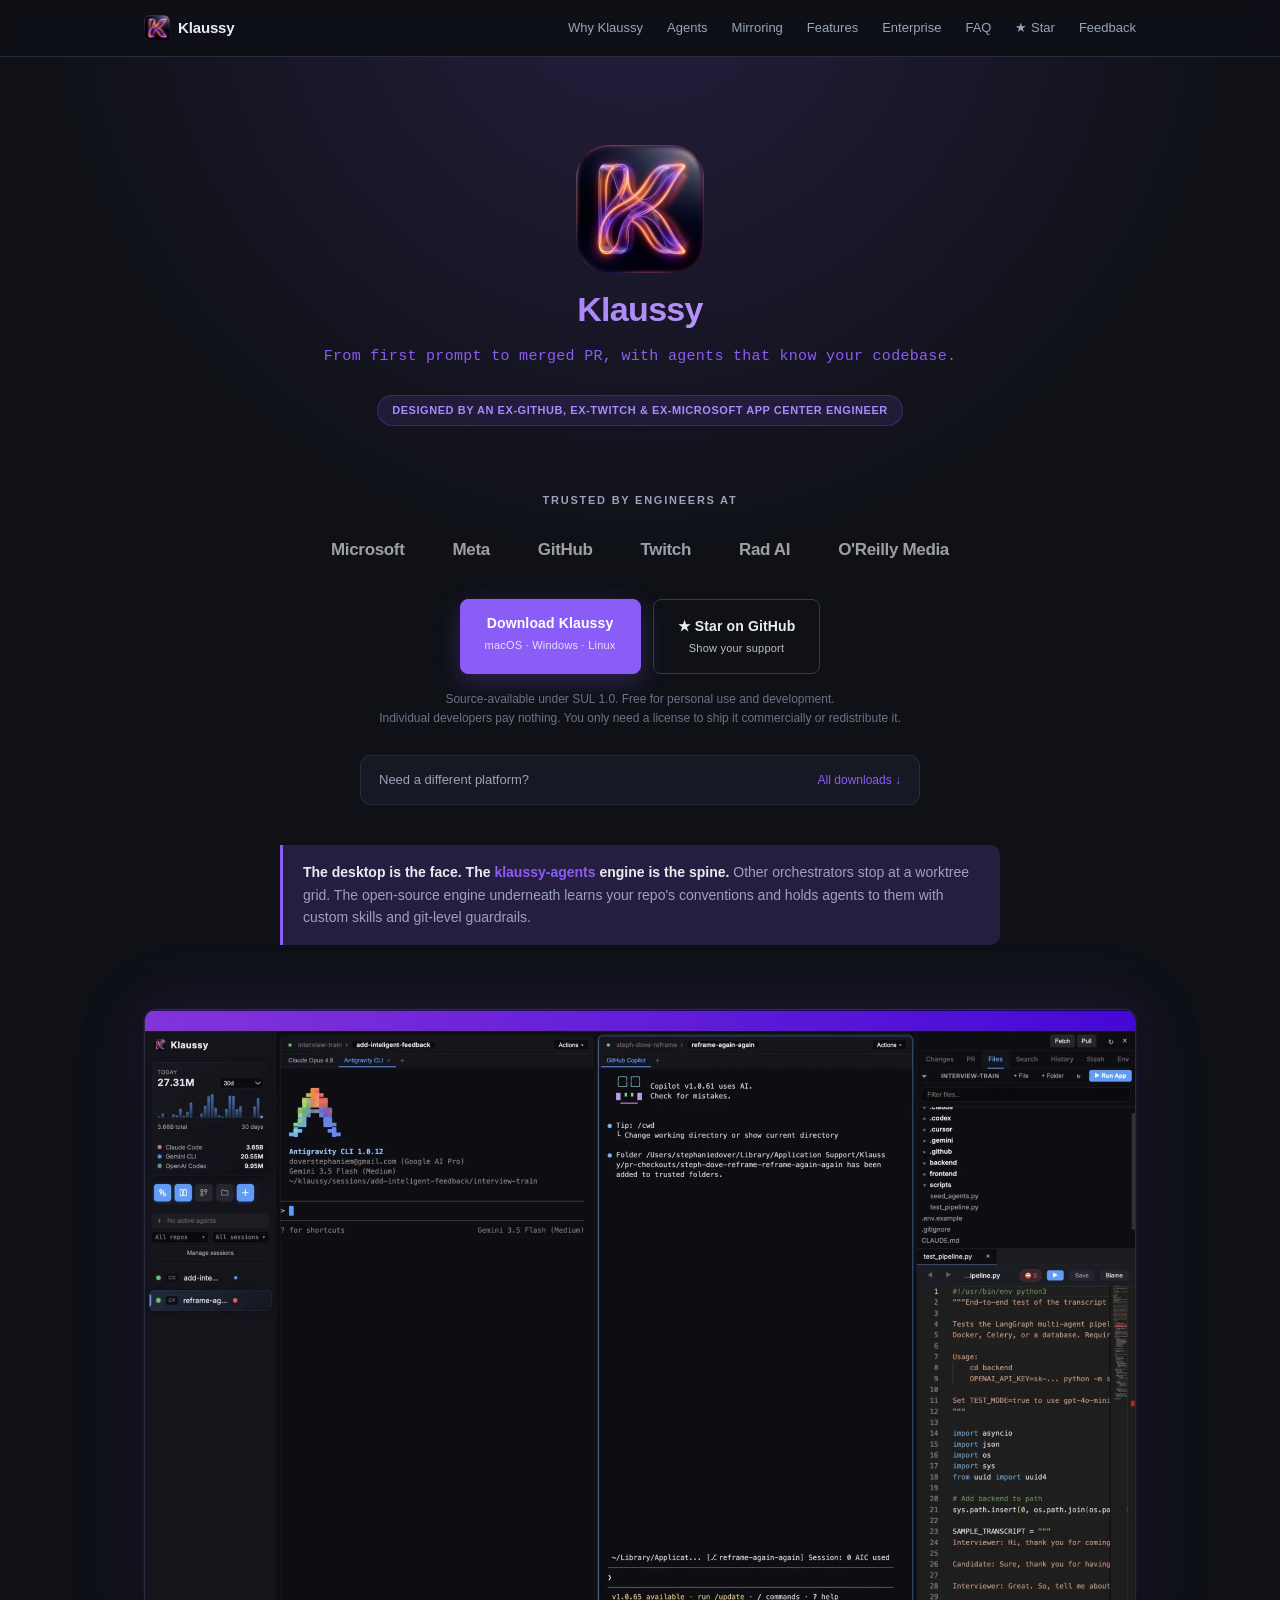
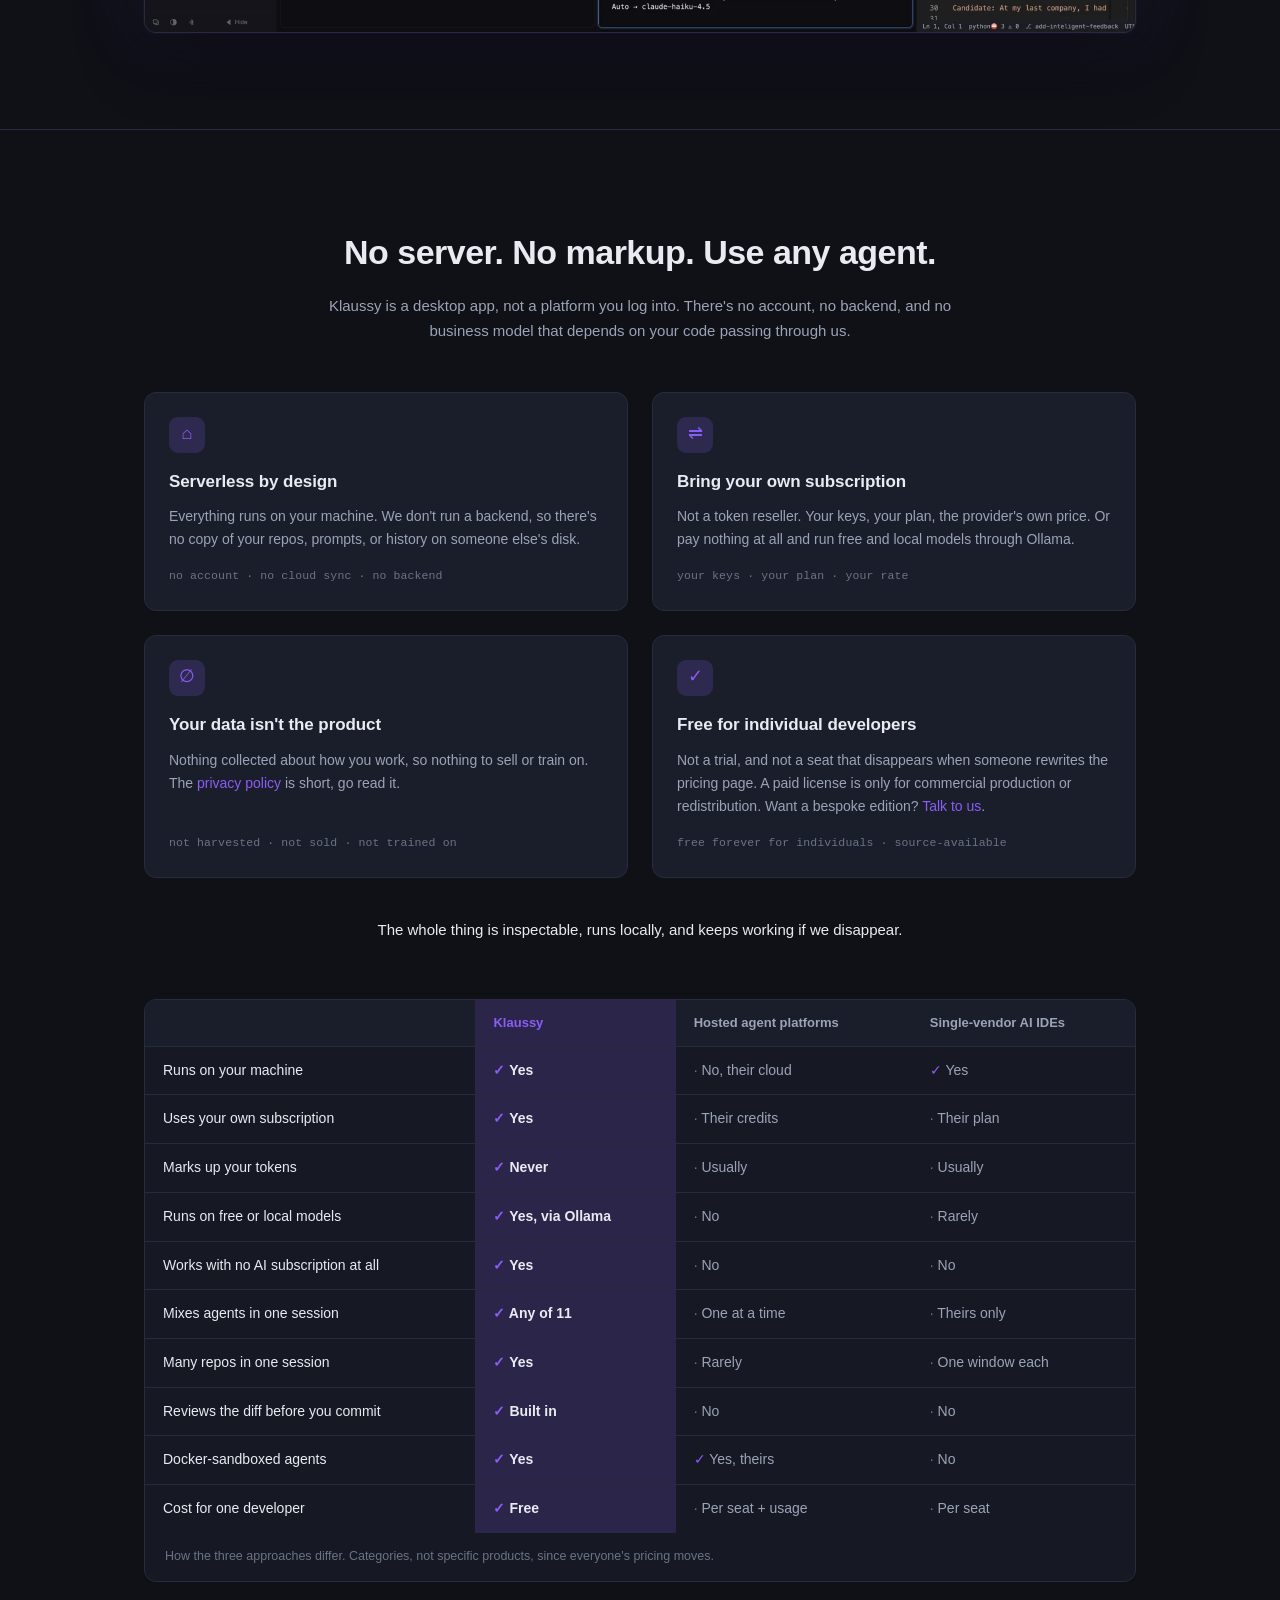
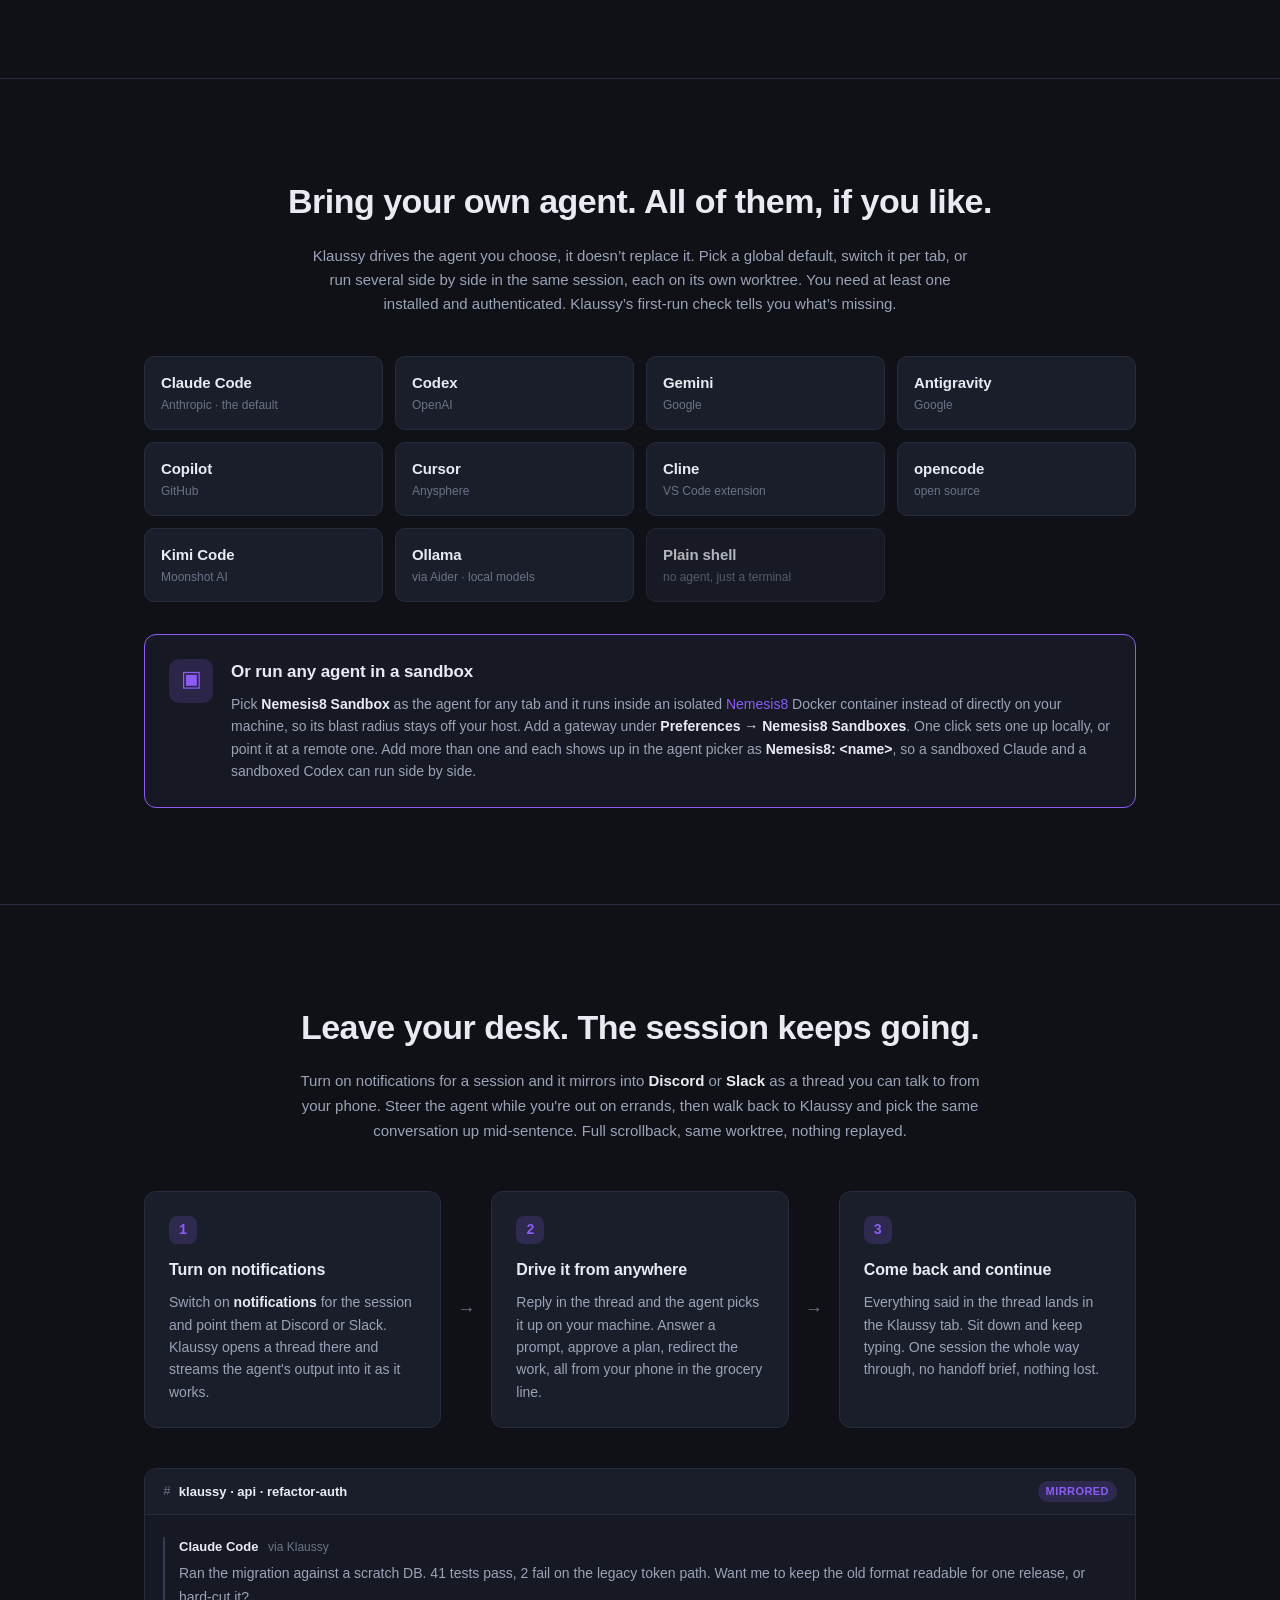
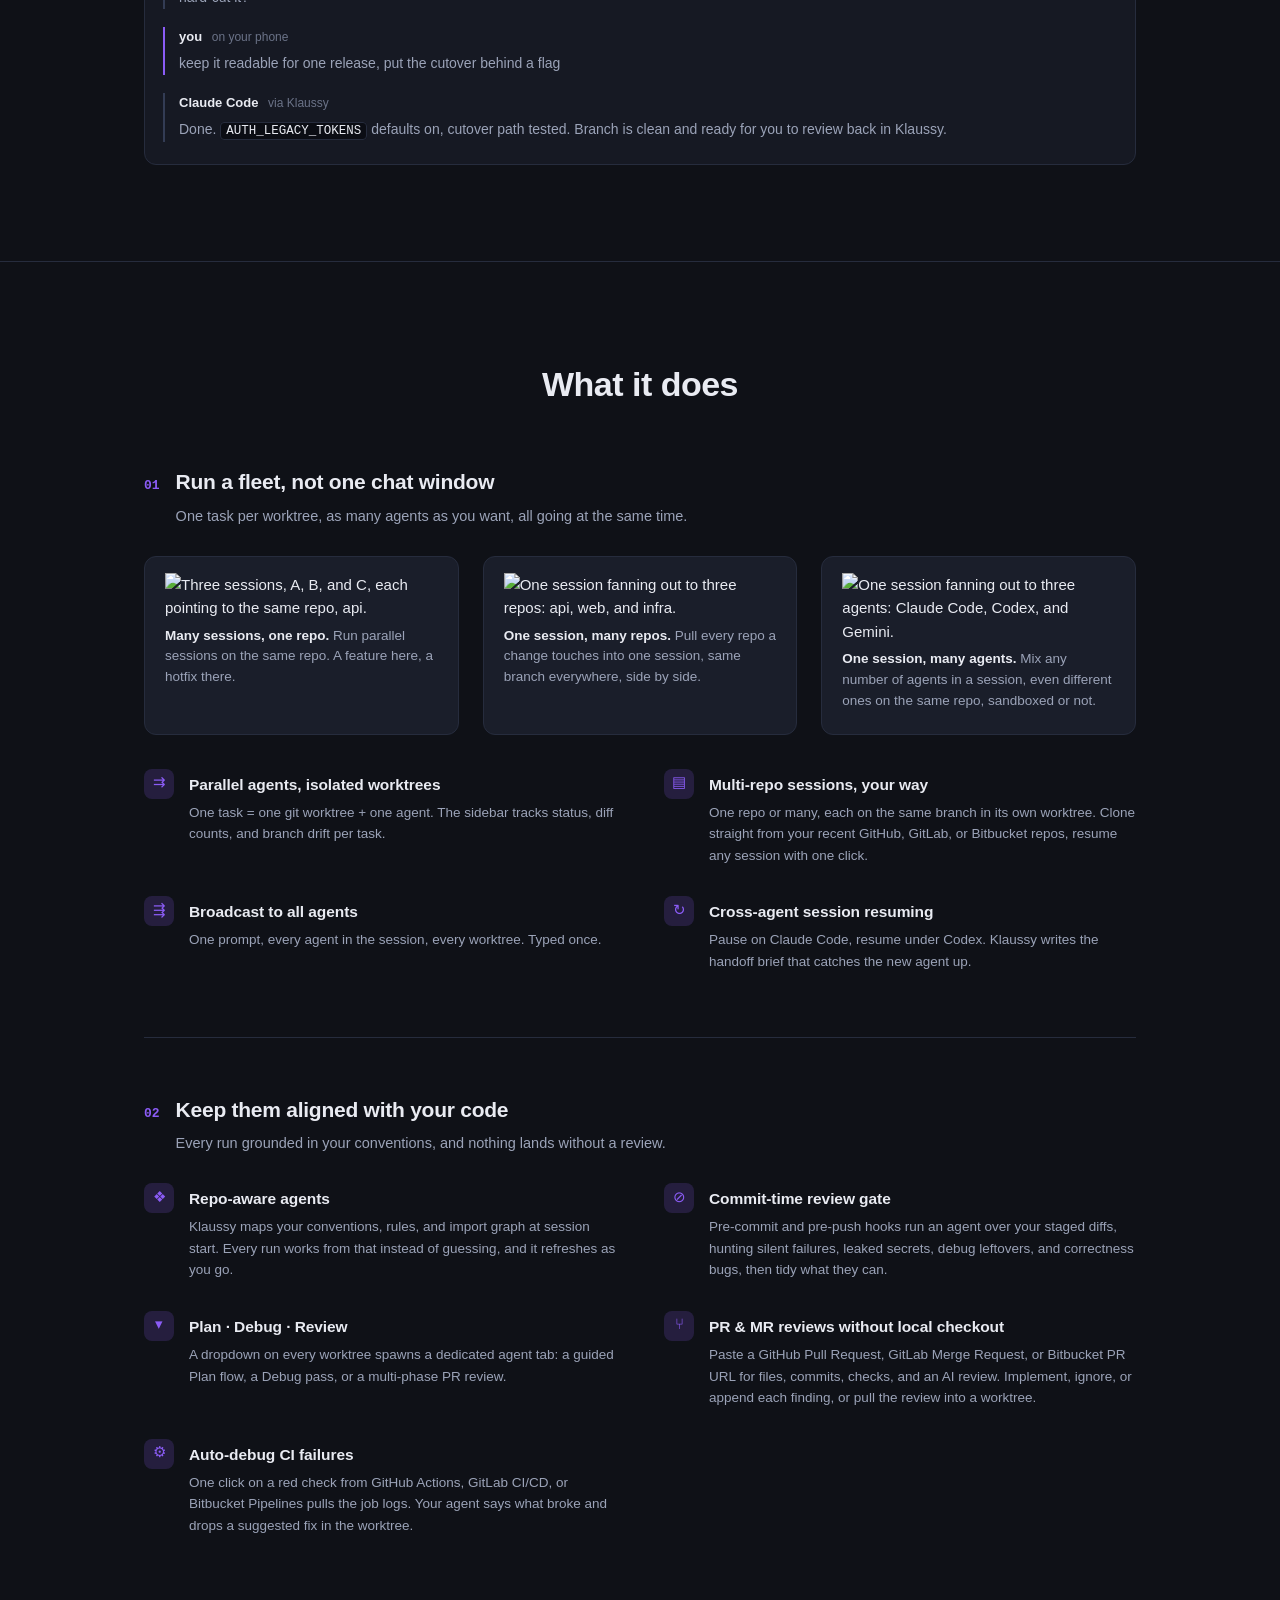
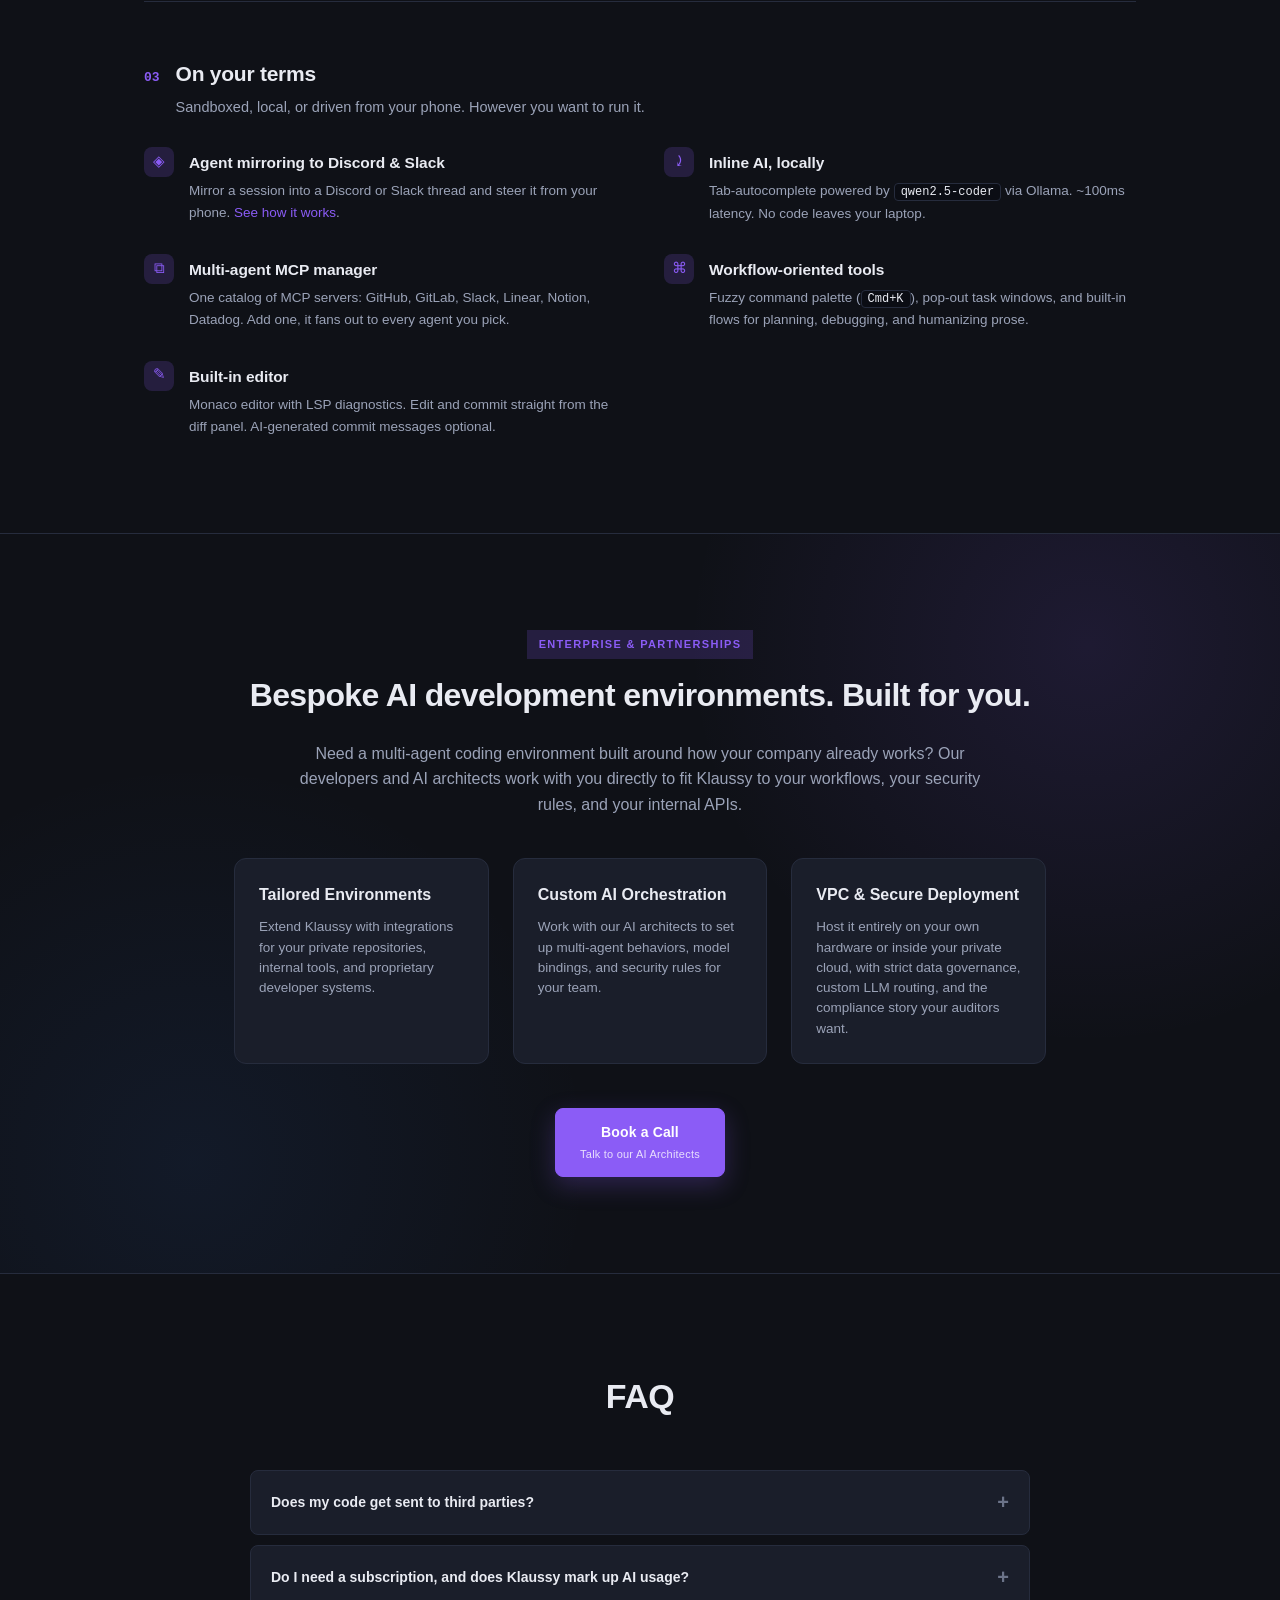
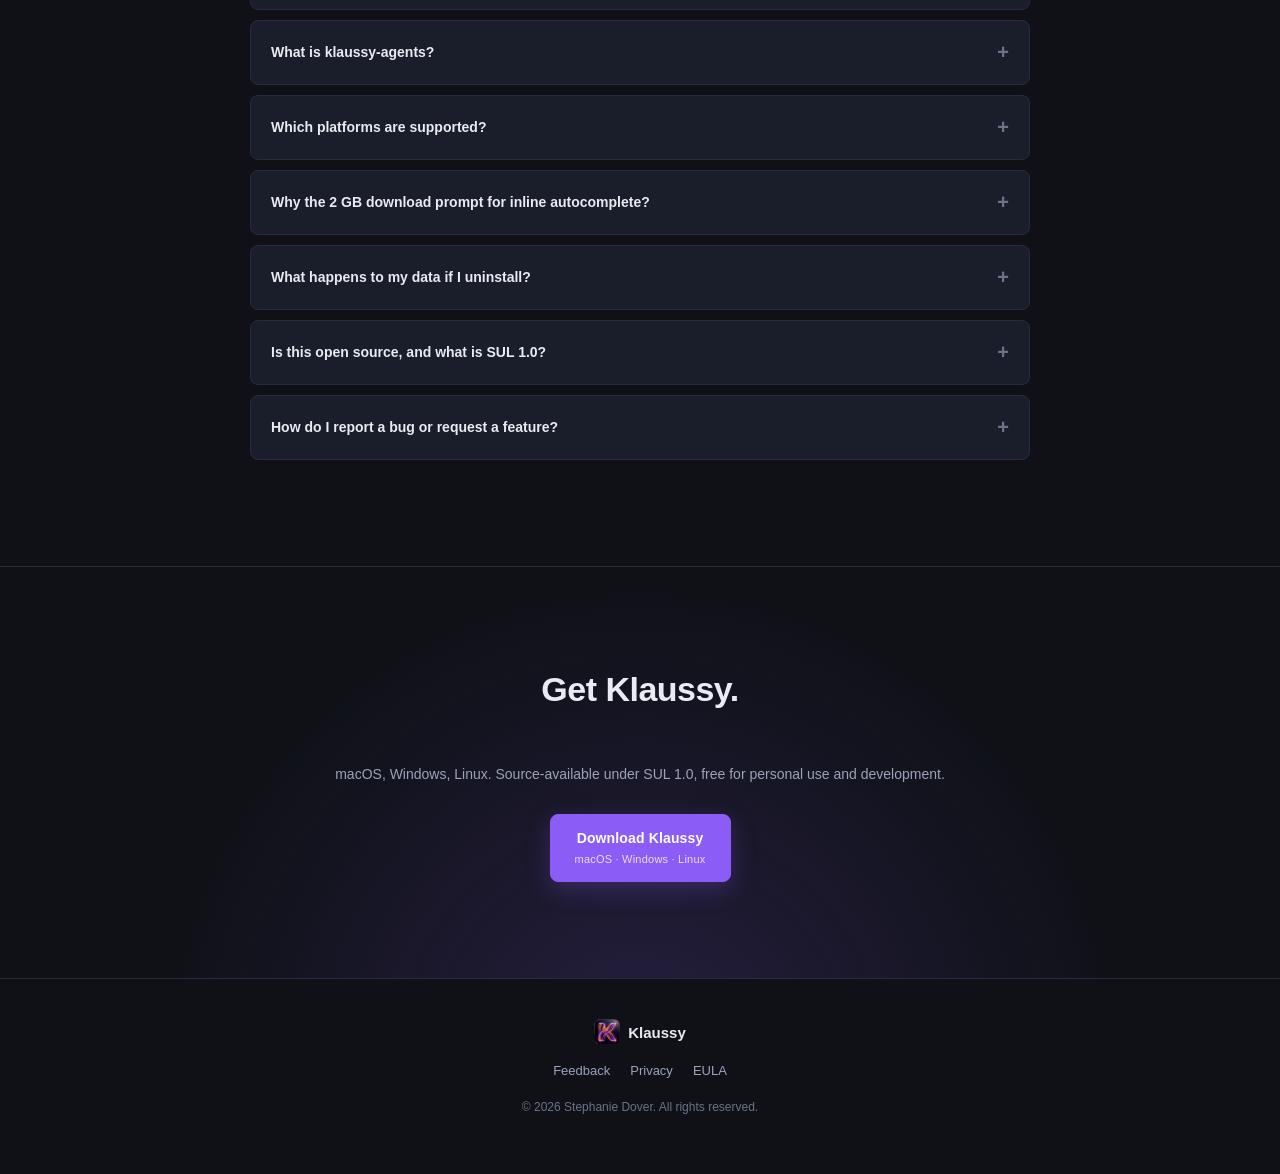
==== commit eacf559e: "docs: update landing page and README for GitHub, GitLab, and Bitbucket support" ====
--- a/index.html
+++ b/index.html
@@ -4,9 +4,9 @@
   <meta charset="UTF-8">
   <meta name="viewport" content="width=device-width, initial-scale=1.0">
   <title>Klaussy Desktop: multi-agent coding sessions, AI PR review, and CI debugging</title>
-  <meta name="description" content="A desktop app for macOS, Windows, and Linux. Run Claude Code, Codex, Gemini, Copilot, Cursor, and more side by side, each in its own git worktree or Docker sandbox. Agents work from your repo's own conventions, review your pull requests, and debug failing CI. No server, no markup, bring your own subscription.">
+  <meta name="description" content="A desktop app for macOS, Windows, and Linux. Run Claude Code, Codex, Gemini, Copilot, Cursor, and more side by side, each in its own git worktree or Docker sandbox across GitHub, GitLab, and Bitbucket. Agents work from your repo's own conventions, review your pull and merge requests, and debug failing CI. No server, no markup, bring your own subscription.">
   <meta property="og:title" content="Klaussy Desktop">
-  <meta property="og:description" content="From first prompt to merged PR, with agents that know your codebase. Multi-agent, multi-repo sessions with Claude Code, Codex, Gemini, Copilot, Cursor, and more, plus AI PR review and CI debugging. macOS, Windows, Linux.">
+  <meta property="og:description" content="From first prompt to merged PR, with agents that know your codebase. Multi-agent, multi-repo sessions with Claude Code, Codex, Gemini, Copilot, Cursor, and more, plus AI PR/MR review and CI debugging across GitHub, GitLab, and Bitbucket. macOS, Windows, Linux.">
   <meta property="og:type" content="website">
   <meta property="og:url" content="https://www.klaussy.com/">
   <meta property="og:site_name" content="Klaussy">
@@ -16,7 +16,7 @@
   <meta property="og:image:alt" content="Klaussy running one session across two repos, with an Antigravity CLI agent and a GitHub Copilot agent side by side and a file tree and code editor on the right.">
   <meta name="twitter:card" content="summary_large_image">
   <meta name="twitter:title" content="Klaussy Desktop">
-  <meta name="twitter:description" content="From first prompt to merged PR, with agents that know your codebase. No server, no markup, use any agent. macOS, Windows, Linux.">
+  <meta name="twitter:description" content="From first prompt to merged PR across GitHub, GitLab, and Bitbucket, with agents that know your codebase. No server, no markup, use any agent. macOS, Windows, Linux.">
   <meta name="twitter:image" content="https://www.klaussy.com/og-image.png">
   <link rel="canonical" href="https://www.klaussy.com/">
   <link rel="icon" type="image/png" href="favicon.png">
@@ -396,7 +396,7 @@
             <div class="feature-icon">▤</div>
             <div class="feature-row-body">
               <h4>Multi-repo sessions, your way</h4>
-              <p>One repo or many, each on the same branch in its own worktree. Clone straight from your recent GitHub repos, resume any session with one click.</p>
+              <p>One repo or many, each on the same branch in its own worktree. Clone straight from your recent GitHub, GitLab, or Bitbucket repos, resume any session with one click.</p>
             </div>
           </div>
           <div class="feature-row">
@@ -447,15 +447,15 @@
           <div class="feature-row">
             <div class="feature-icon">⑂</div>
             <div class="feature-row-body">
-              <h4>PR reviews without local checkout</h4>
-              <p>Paste a pull request URL for files, commits, checks, and an AI review. Implement, ignore, or append each finding, or pull the review into a worktree.</p>
+              <h4>PR &amp; MR reviews without local checkout</h4>
+              <p>Paste a GitHub Pull Request, GitLab Merge Request, or Bitbucket PR URL for files, commits, checks, and an AI review. Implement, ignore, or append each finding, or pull the review into a worktree.</p>
             </div>
           </div>
           <div class="feature-row">
             <div class="feature-icon">⚙</div>
             <div class="feature-row-body">
               <h4>Auto-debug CI failures</h4>
-              <p>One click on a red check pulls the job logs. Your agent says what broke and drops a suggested fix in the worktree.</p>
+              <p>One click on a red check from GitHub Actions, GitLab CI/CD, or Bitbucket Pipelines pulls the job logs. Your agent says what broke and drops a suggested fix in the worktree.</p>
             </div>
           </div>
         </div>
@@ -486,7 +486,7 @@
             <div class="feature-icon">⧉</div>
             <div class="feature-row-body">
               <h4>Multi-agent MCP manager</h4>
-              <p>One catalog of MCP servers: GitHub, Slack, Linear, Notion, Datadog. Add one, it fans out to every agent you pick.</p>
+              <p>One catalog of MCP servers: GitHub, GitLab, Slack, Linear, Notion, Datadog. Add one, it fans out to every agent you pick.</p>
             </div>
           </div>
           <div class="feature-row">
@@ -546,7 +546,7 @@
 
       <details>
         <summary>Does my code get sent to third parties?</summary>
-        <p>When you use an agent, your prompts and repo context go to whichever provider you picked, through the CLI you already trust. GitHub operations go through your local <code>gh</code>. Inline autocomplete runs on your machine via Ollama and <code>qwen2.5-coder:1.5b</code>, so nothing per-keystroke leaves it. We don't run a server of our own.</p>
+        <p>When you use an agent, your prompts and repo context go to whichever provider you picked, through the CLI you already trust. GitHub, GitLab, and Bitbucket operations go through your local CLIs (<code>gh</code>, <code>glab</code>) and direct forge authentication. Inline autocomplete runs on your machine via Ollama and <code>qwen2.5-coder:1.5b</code>, so nothing per-keystroke leaves it. We don't run a server of our own.</p>
       </details>
 
       <details>
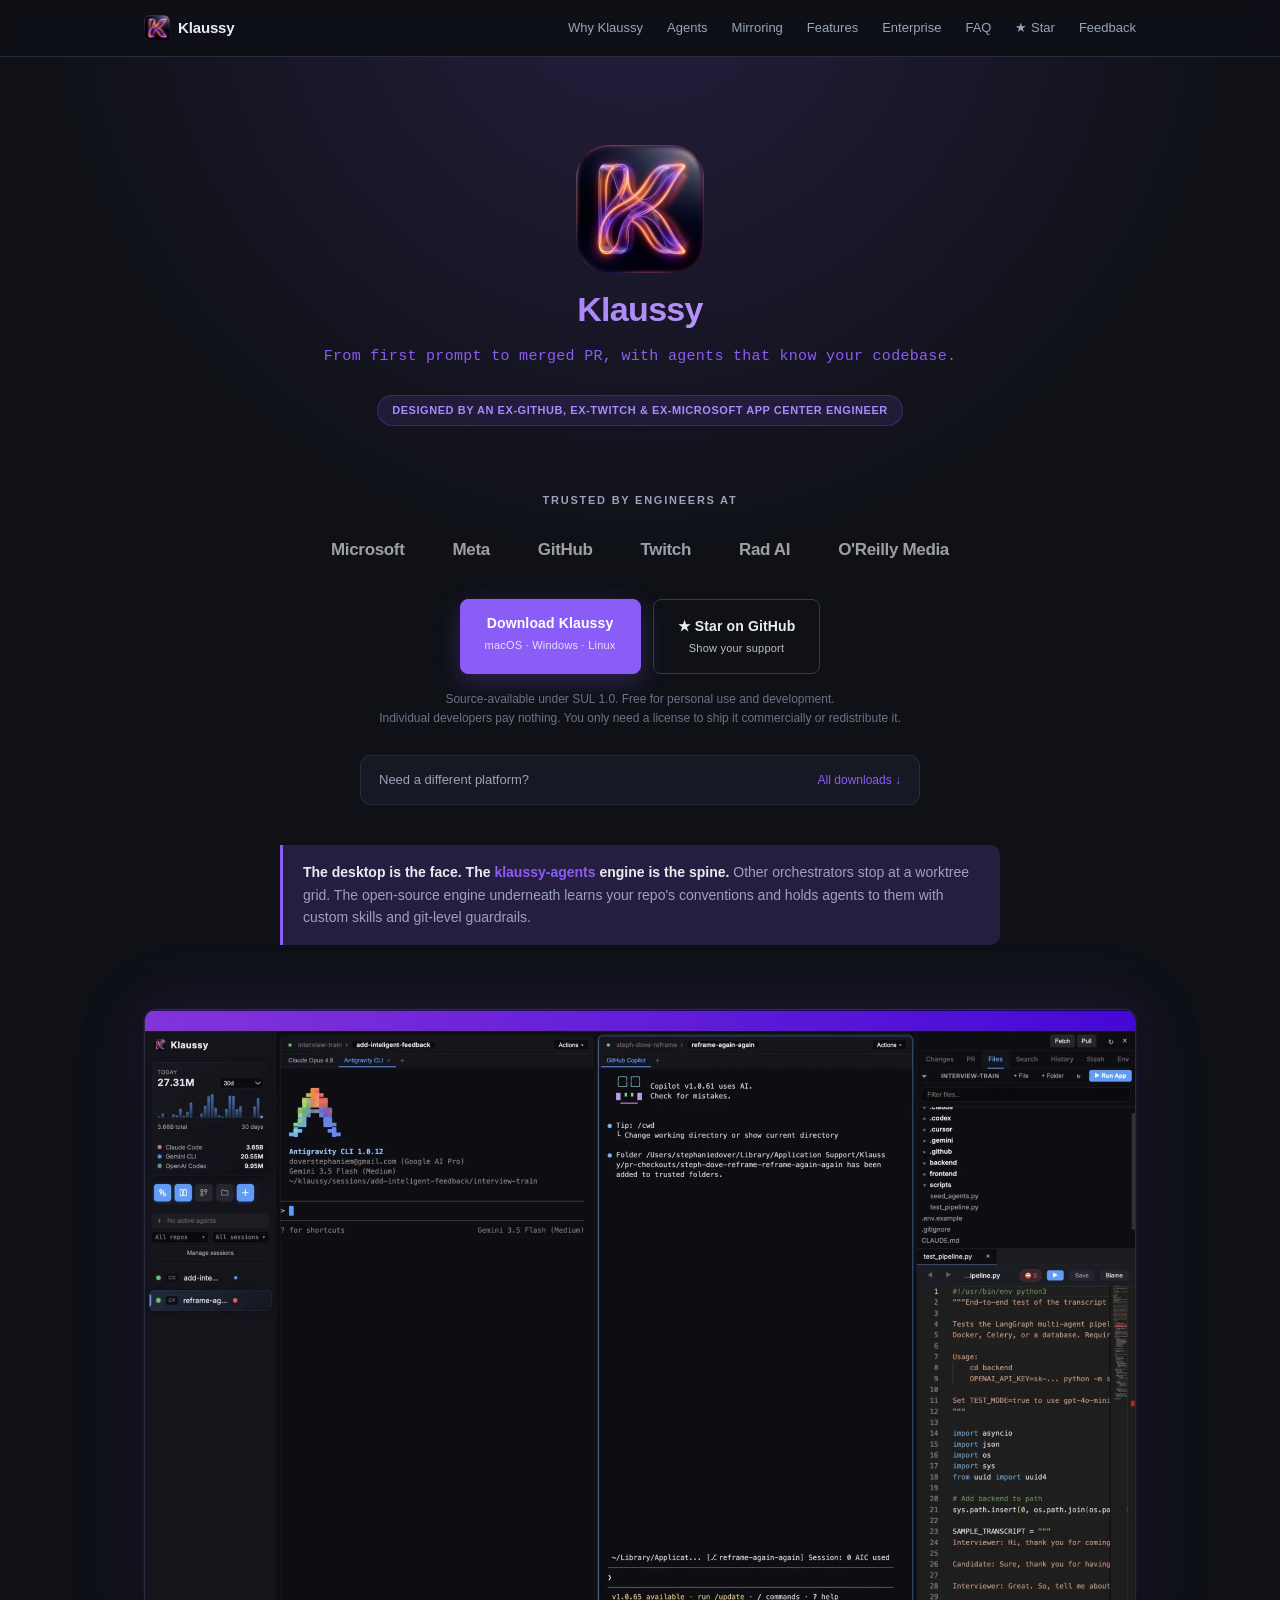
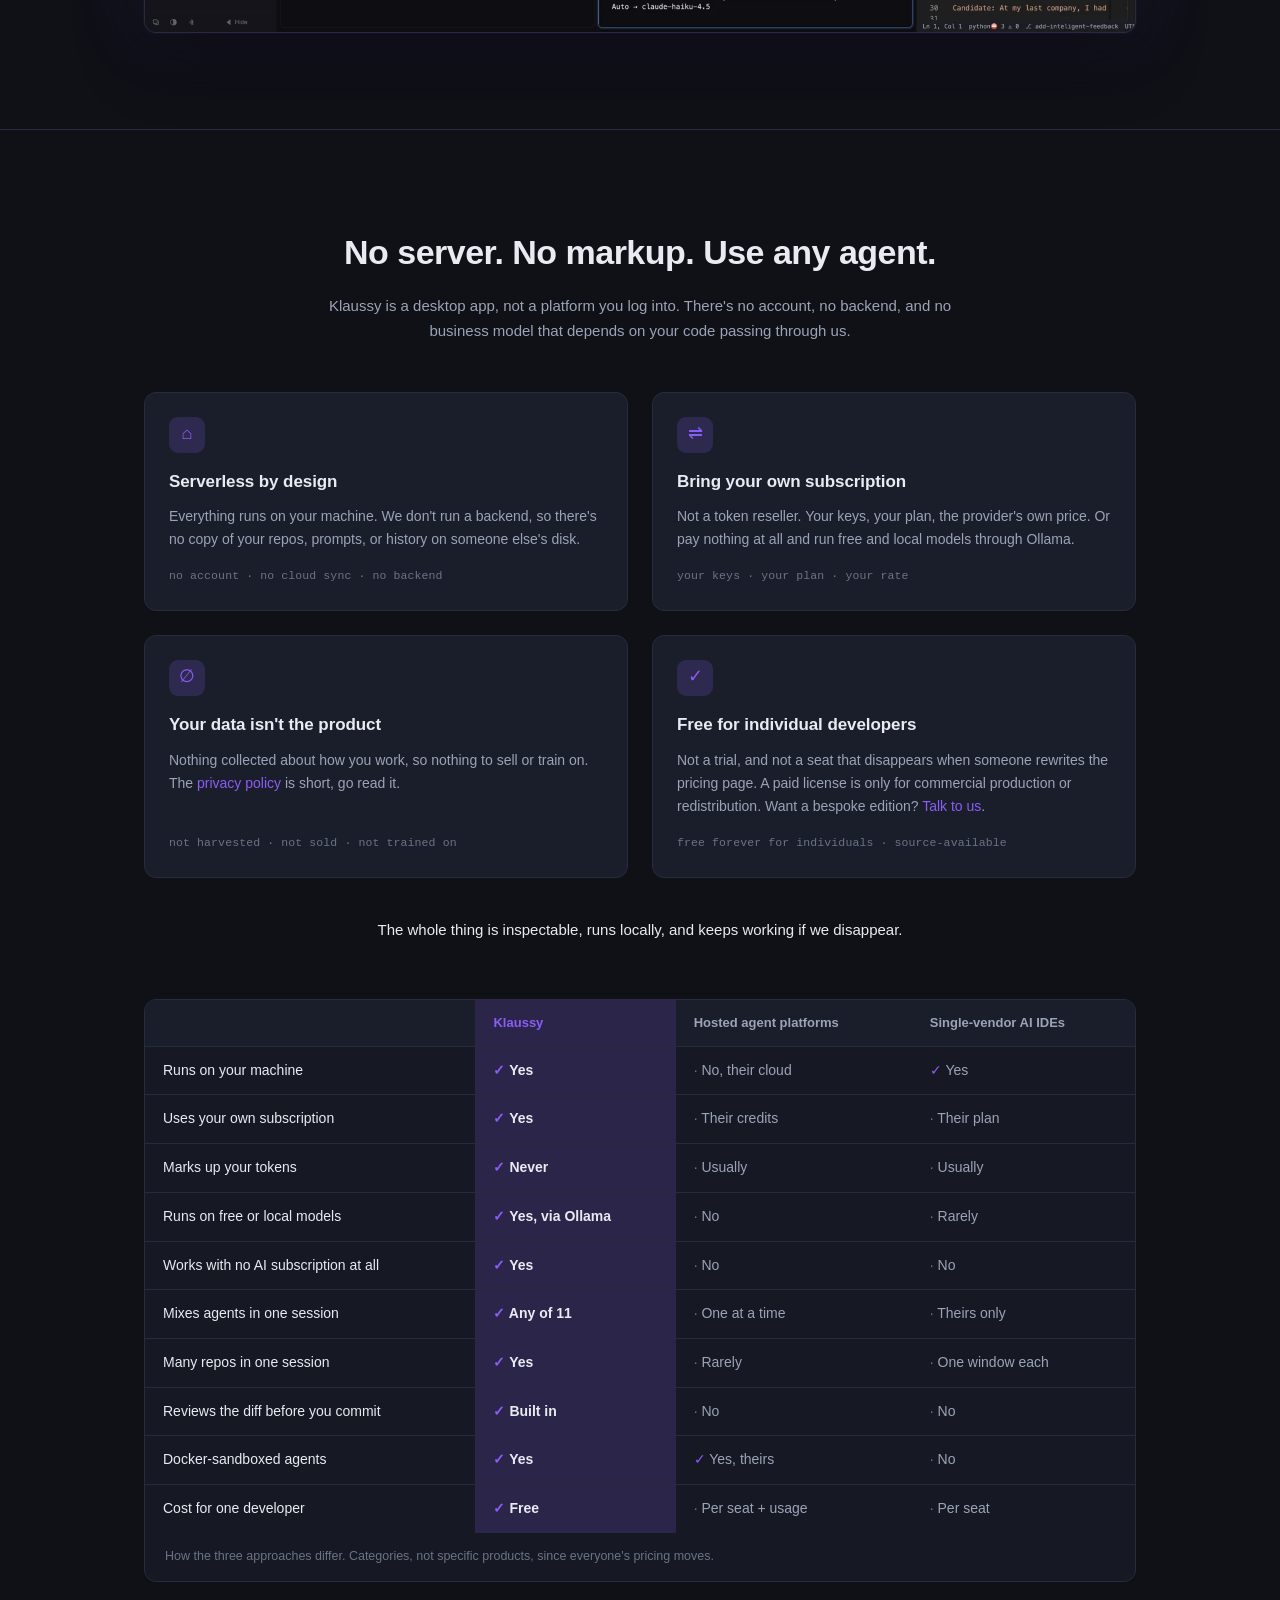
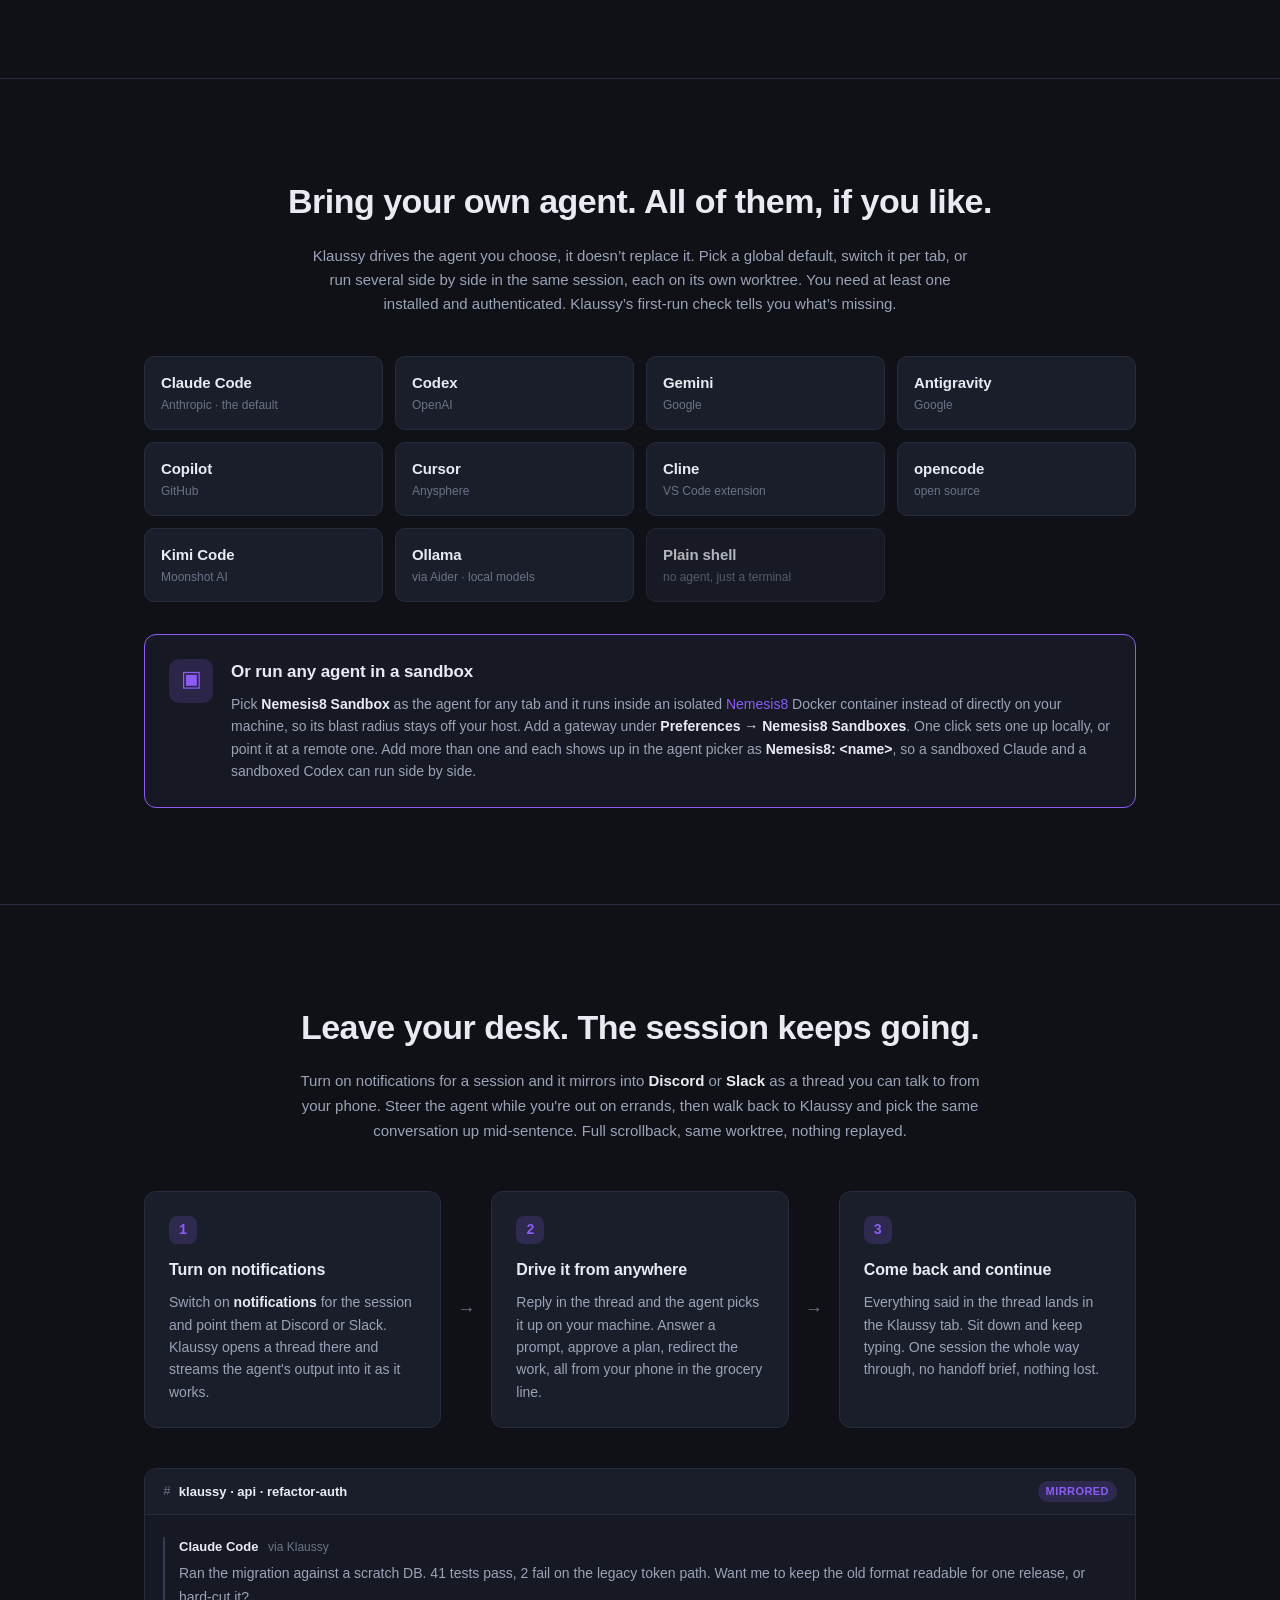
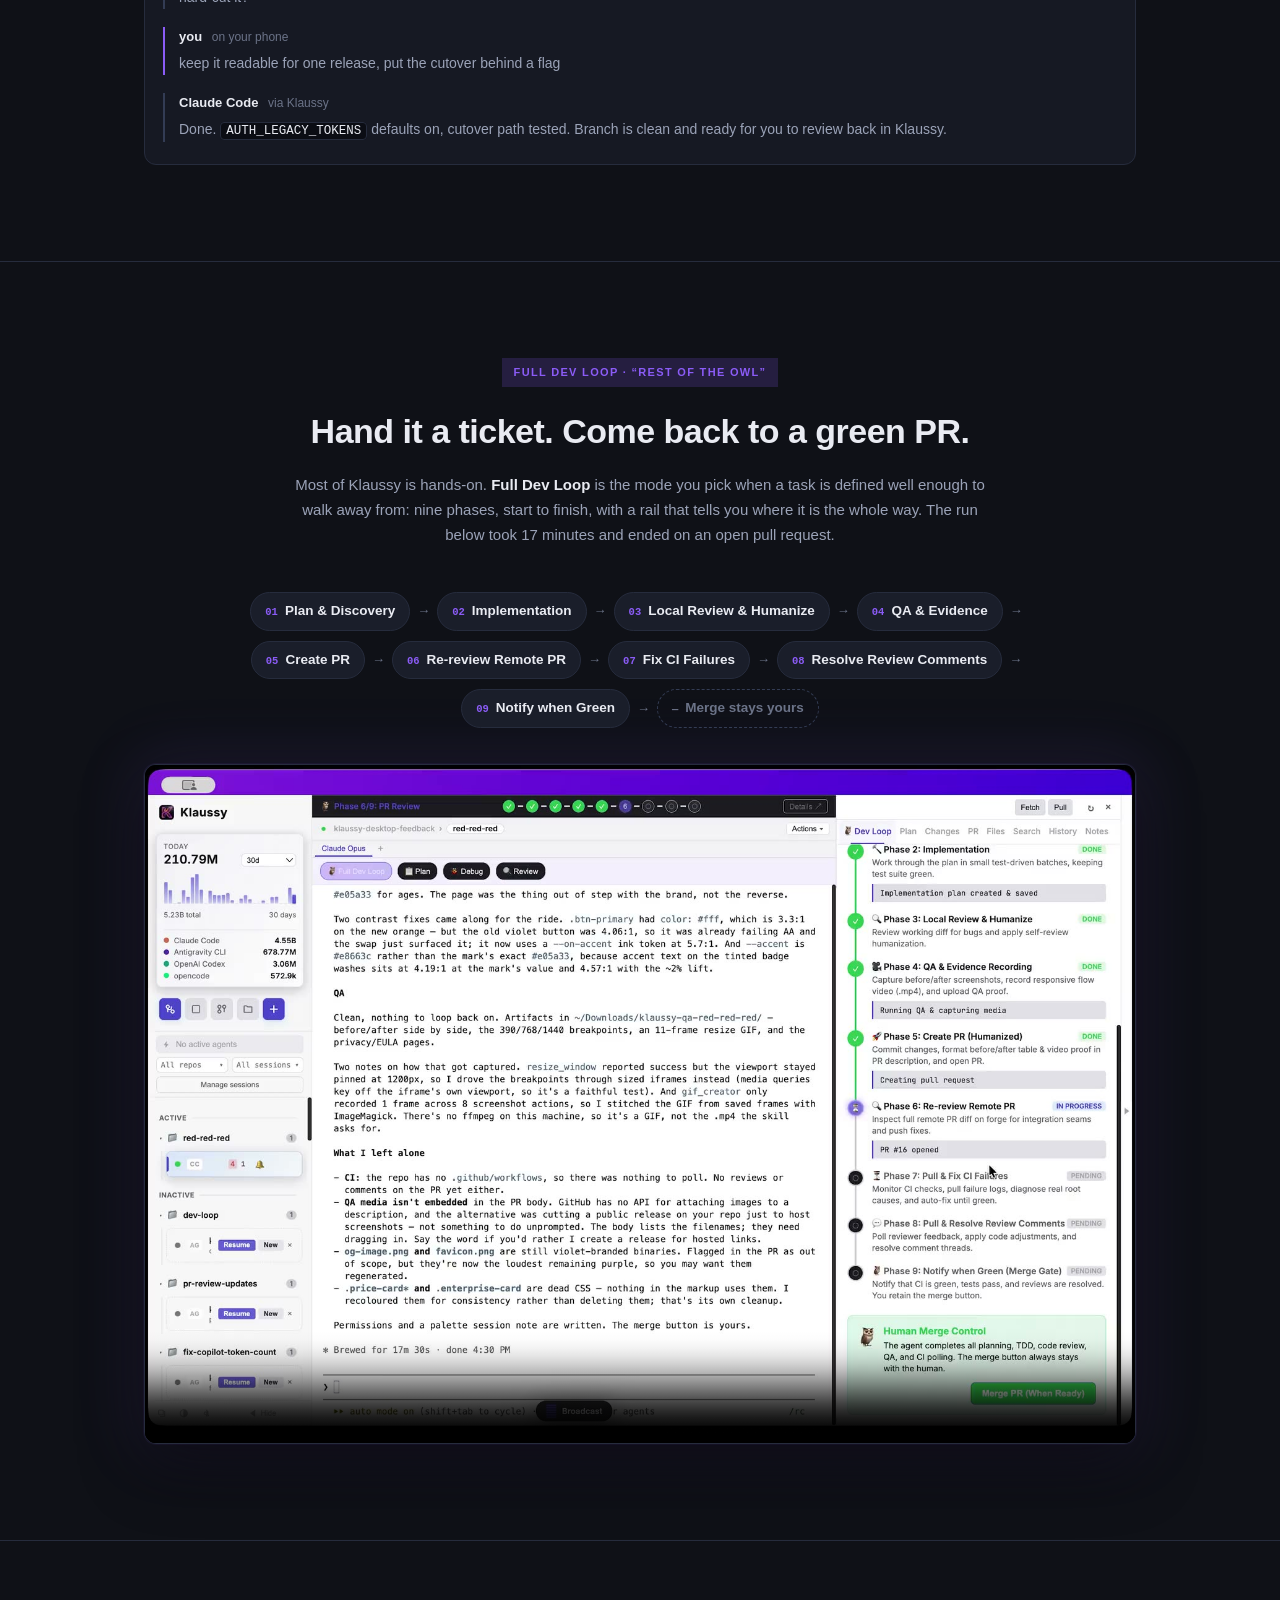
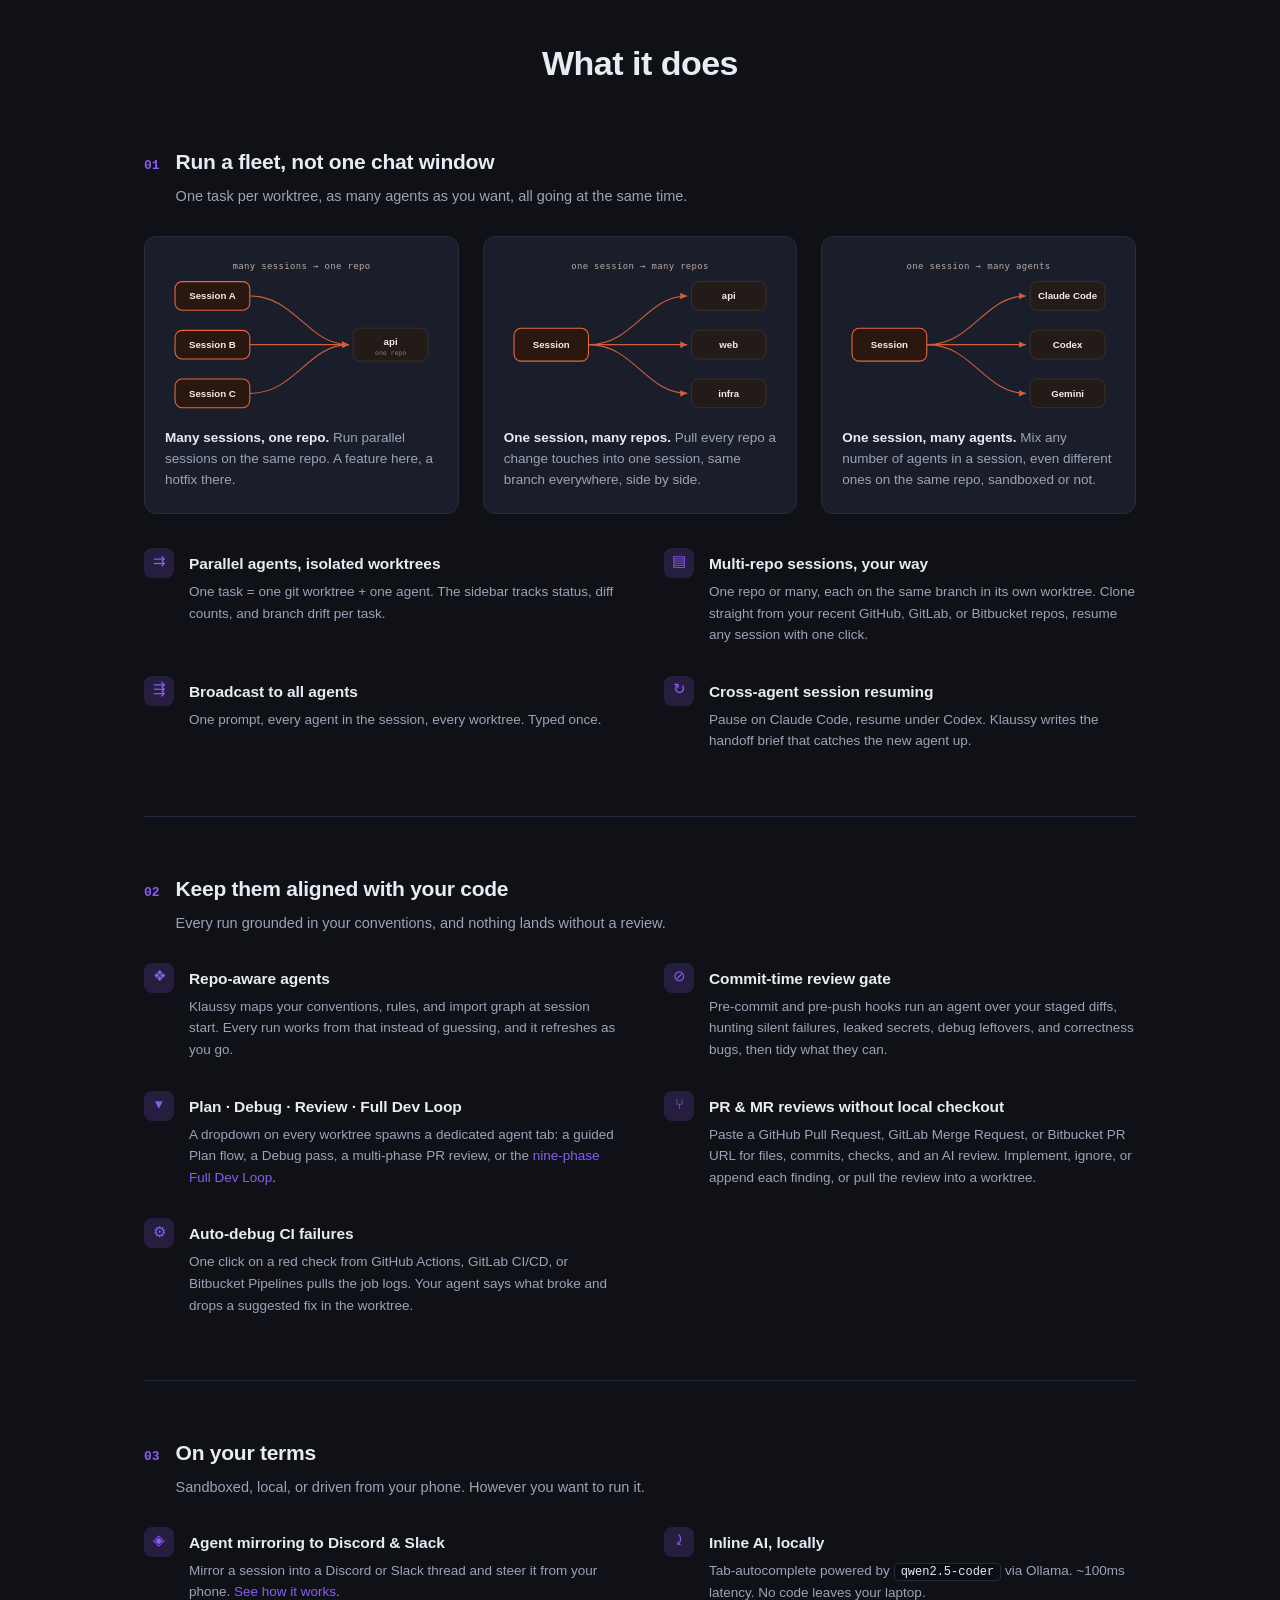
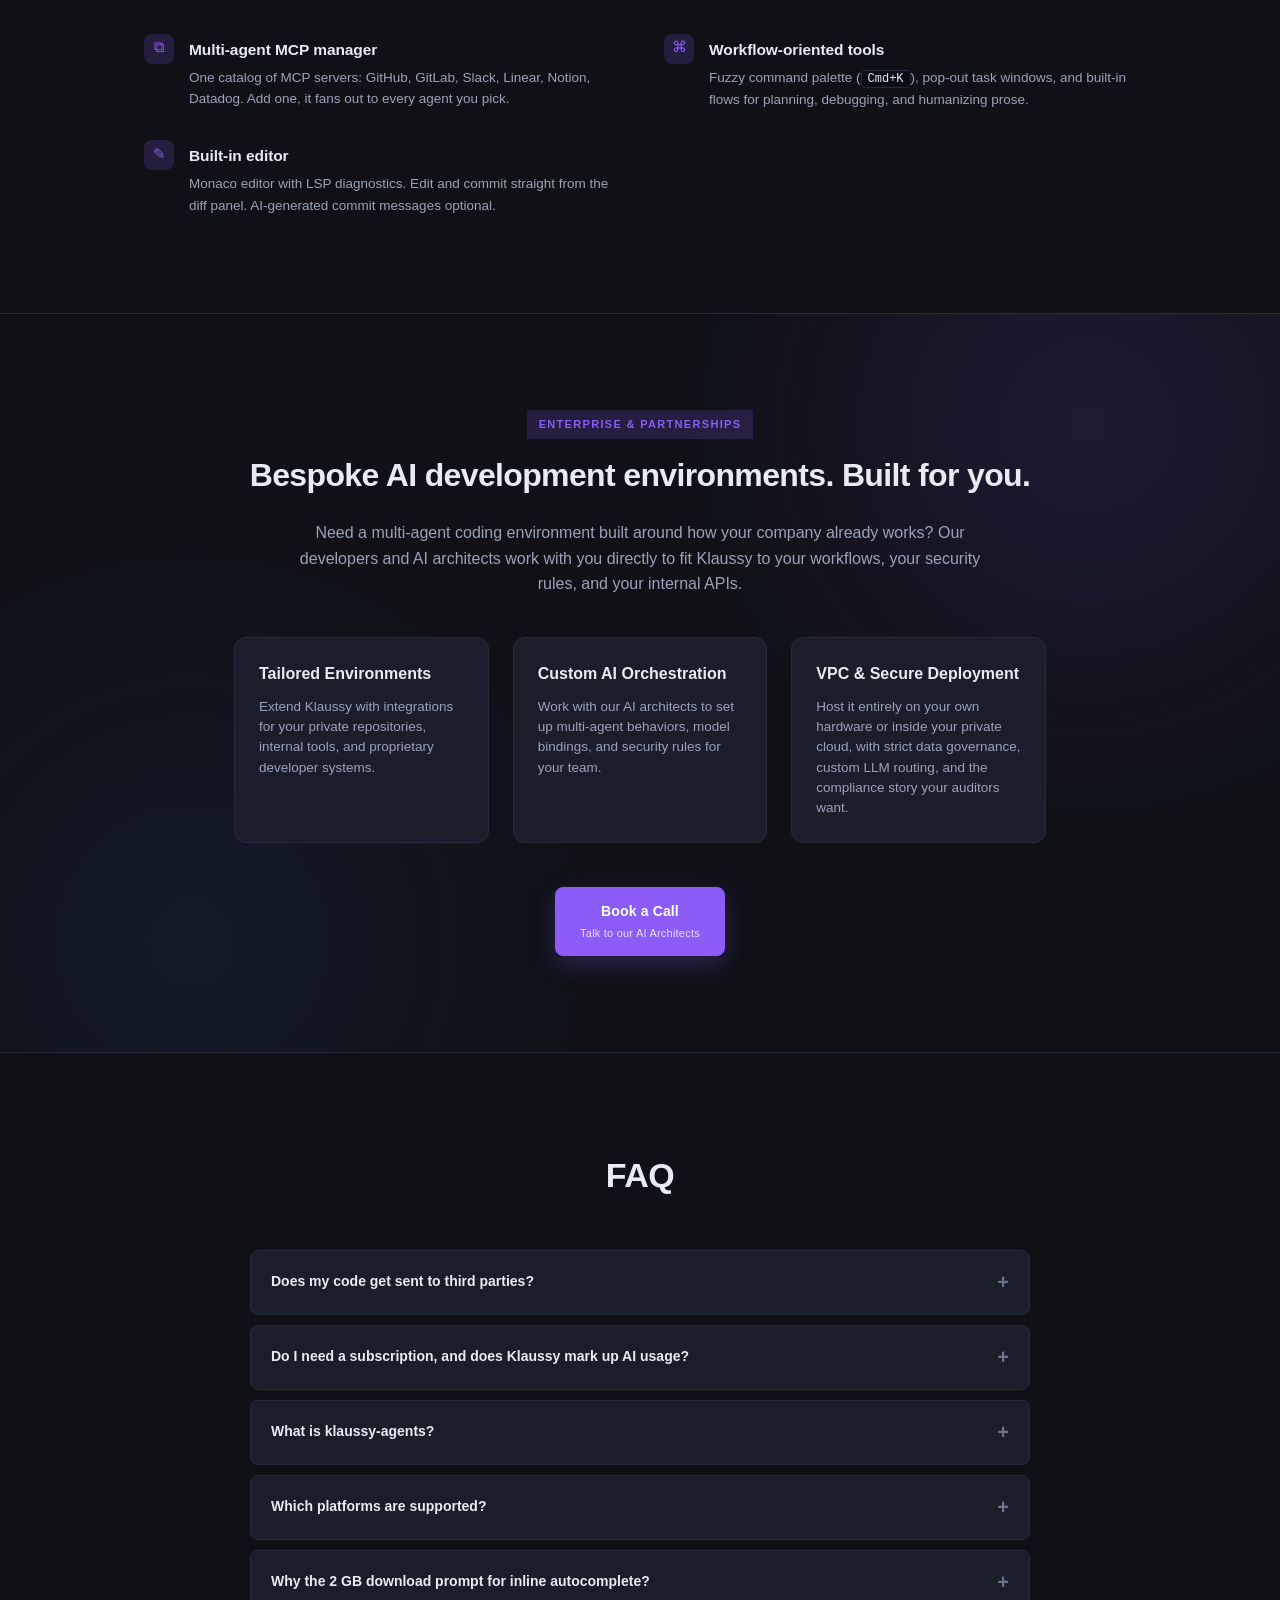
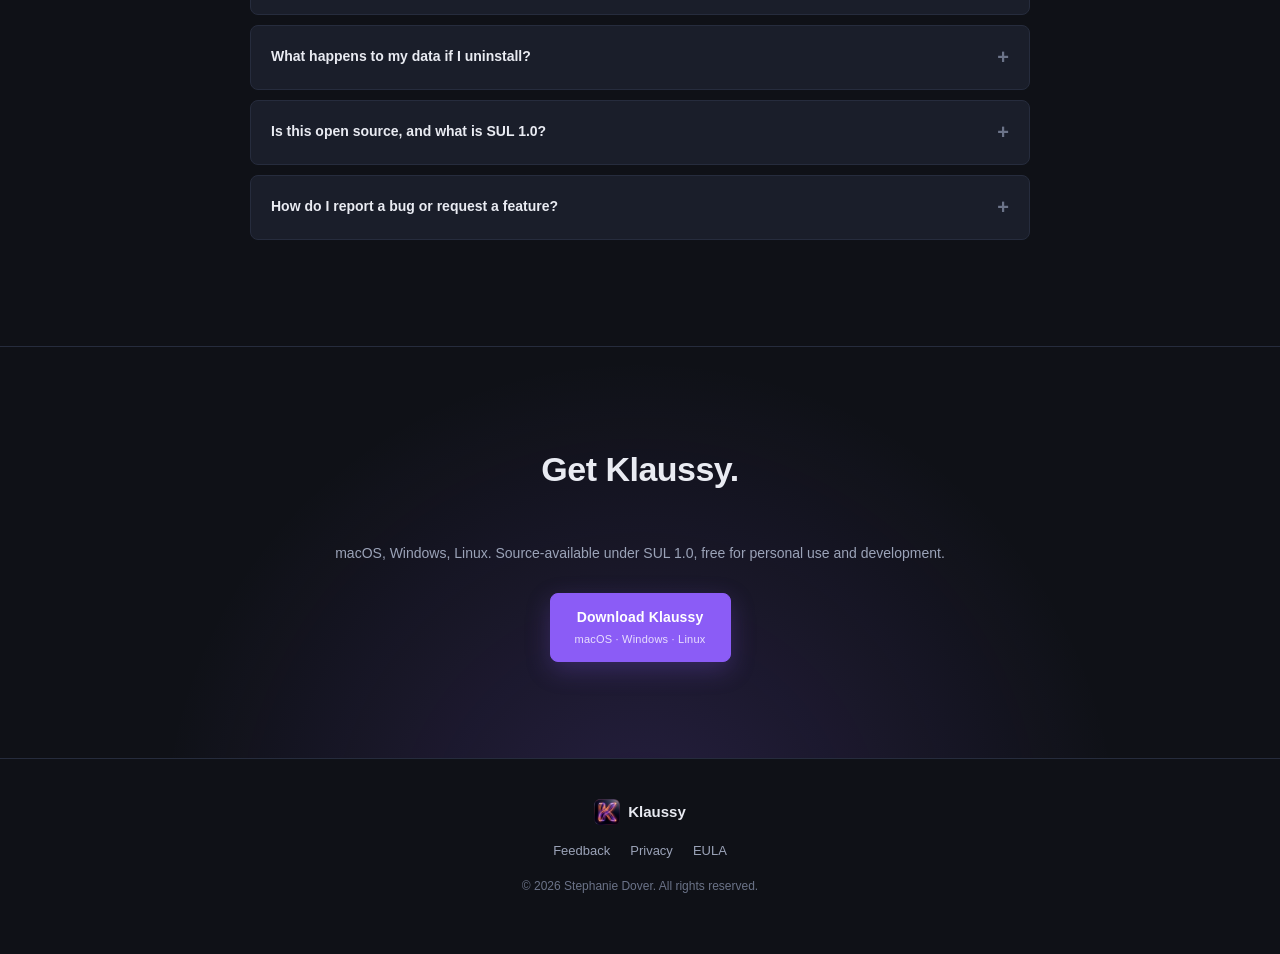
==== commit a99fbd50: "feat(landing): add a Full Dev Loop section with a demo recording Adds a section between Mirroring an" ====
--- a/index.html
+++ b/index.html
@@ -356,6 +356,38 @@
     </div>
   </section>
 
+  <!-- Full Dev Loop ("Rest of the Owl") -->
+  <section id="dev-loop" class="devloop">
+    <div class="container">
+      <div class="devloop-head">
+        <p class="eyebrow">Full Dev Loop &middot; &ldquo;Rest of the Owl&rdquo;</p>
+        <h2>Hand it a ticket. Come back to a green PR.</h2>
+        <p class="devloop-sub">Most of Klaussy is hands-on. <strong>Full Dev Loop</strong> is the mode you pick when a task is defined well enough to walk away from: nine phases, start to finish, with a rail that tells you where it is the whole way. The run below took 17 minutes and ended on an open pull request.</p>
+      </div>
+
+      <ol class="devloop-flow">
+        <li><span class="devloop-chip"><span class="devloop-num">01</span>Plan &amp; Discovery</span></li>
+        <li><span class="devloop-chip"><span class="devloop-num">02</span>Implementation</span></li>
+        <li><span class="devloop-chip"><span class="devloop-num">03</span>Local Review &amp; Humanize</span></li>
+        <li><span class="devloop-chip"><span class="devloop-num">04</span>QA &amp; Evidence</span></li>
+        <li><span class="devloop-chip"><span class="devloop-num">05</span>Create PR</span></li>
+        <li><span class="devloop-chip"><span class="devloop-num">06</span>Re-review Remote PR</span></li>
+        <li><span class="devloop-chip"><span class="devloop-num">07</span>Fix CI Failures</span></li>
+        <li><span class="devloop-chip"><span class="devloop-num">08</span>Resolve Review Comments</span></li>
+        <li><span class="devloop-chip"><span class="devloop-num">09</span>Notify when Green</span></li>
+        <li class="devloop-flow-stop"><span class="devloop-chip"><span class="devloop-num">&mdash;</span>Merge stays yours</span></li>
+      </ol>
+
+      <div class="devloop-video">
+        <video autoplay muted loop playsinline controls preload="metadata" poster="klaussy_dev_loop_poster.jpg" width="1600" height="1096"
+               aria-label="The Full Dev Loop panel at the end of a run. Phases 1 to 5, Plan, Implementation, Local Review, QA, and Create PR, are marked done; phase 6 is re-reviewing the remote pull request, with PR #16 open on the forge; phases 7 to 9 are still pending.">
+          <source src="klaussy_dev_loop.mp4" type="video/mp4">
+          <p>Your browser can't play this video. <a href="klaussy_dev_loop.mp4">Download the recording</a> instead.</p>
+        </video>
+      </div>
+    </div>
+  </section>
+
   <!-- Features -->
   <section id="features" class="features">
     <div class="container">
@@ -440,8 +472,8 @@
           <div class="feature-row">
             <div class="feature-icon">▾</div>
             <div class="feature-row-body">
-              <h4>Plan · Debug · Review</h4>
-              <p>A dropdown on every worktree spawns a dedicated agent tab: a guided Plan flow, a Debug pass, or a multi-phase PR review.</p>
+              <h4>Plan · Debug · Review · Full Dev Loop</h4>
+              <p>A dropdown on every worktree spawns a dedicated agent tab: a guided Plan flow, a Debug pass, a multi-phase PR review, or the <a href="#dev-loop">nine-phase Full Dev Loop</a>.</p>
             </div>
           </div>
           <div class="feature-row">
--- a/styles.css
+++ b/styles.css
@@ -824,6 +824,125 @@
   }
 }
 
+/* ---- Full Dev Loop ("Rest of the Owl") ---- */
+
+.devloop {
+  padding: 96px 0;
+  border-top: 1px solid var(--border);
+}
+
+.devloop-head {
+  text-align: center;
+  margin-bottom: 44px;
+}
+
+.devloop-head .eyebrow {
+  margin-bottom: 18px;
+}
+
+.devloop-sub {
+  max-width: 700px;
+  margin: 0 auto;
+  font-size: 15px;
+  line-height: 1.65;
+  color: var(--text-muted);
+}
+
+.devloop-sub strong {
+  color: var(--text);
+  font-weight: 600;
+}
+
+.devloop-video {
+  max-width: 1000px;
+  margin: 0 auto;
+  border-radius: 12px;
+  overflow: hidden;
+  border: 1px solid var(--border);
+  background: var(--bg-elevated);
+  box-shadow:
+    0 24px 64px rgba(0, 0, 0, 0.45),
+    0 0 0 1px rgba(139, 92, 246, 0.08),
+    0 0 64px 8px rgba(139, 92, 246, 0.12);
+}
+
+.devloop-video video {
+  display: block;
+  width: 100%;
+  height: auto;
+  background: var(--code-bg);
+}
+
+/* The nine phases as one wrapping run of chips. The arrow is generated on
+   the li and the pill lives in an inner span, so arrows sit in the gaps
+   between pills instead of inside their borders. */
+.devloop-flow {
+  display: flex;
+  flex-wrap: wrap;
+  align-items: center;
+  justify-content: center;
+  gap: 10px 0;
+  list-style: none;
+  max-width: 900px;
+  margin: 0 auto 36px;
+}
+
+.devloop-flow li {
+  display: flex;
+  align-items: center;
+}
+
+.devloop-chip {
+  display: inline-flex;
+  align-items: baseline;
+  gap: 7px;
+  padding: 8px 14px;
+  border: 1px solid var(--border);
+  border-radius: 999px;
+  background: var(--surface);
+  font-size: 13.5px;
+  font-weight: 600;
+  color: var(--text);
+  white-space: nowrap;
+}
+
+.devloop-num {
+  font-family: var(--font-mono);
+  font-size: 10.5px;
+  font-weight: 600;
+  color: var(--accent);
+}
+
+.devloop-flow li:not(:last-child)::after {
+  content: "\2192";
+  padding: 0 7px;
+  color: var(--text-dim);
+  font-size: 13px;
+}
+
+.devloop-flow-stop .devloop-chip {
+  border-style: dashed;
+  border-color: var(--border-strong);
+  background: transparent;
+  color: var(--text-dim);
+}
+
+.devloop-flow-stop .devloop-num {
+  color: var(--text-dim);
+}
+
+/* Chips stack near-vertically on narrow screens, where a trailing arrow
+   would point off the end of each row rather than at the next chip. */
+@media (max-width: 700px) {
+  .devloop-flow li:not(:last-child)::after {
+    display: none;
+  }
+
+  .devloop-flow {
+    gap: 8px 6px;
+  }
+}
+
 /* ---- Features ---- */
 
 .features {
@@ -838,6 +957,7 @@
 .diagrams h2,
 .agents h2,
 .mirroring h2,
+.devloop h2,
 .final-cta h2 {
   font-size: clamp(26px, 3.5vw, 34px);
   font-weight: 700;
@@ -848,7 +968,8 @@
 
 /* Sections with a sub-heading pull the h2 tighter. Must sit after the
    shared rule above, which targets these same selectors. */
-.mirroring h2 {
+.mirroring h2,
+.devloop h2 {
   margin-bottom: 16px;
 }
 
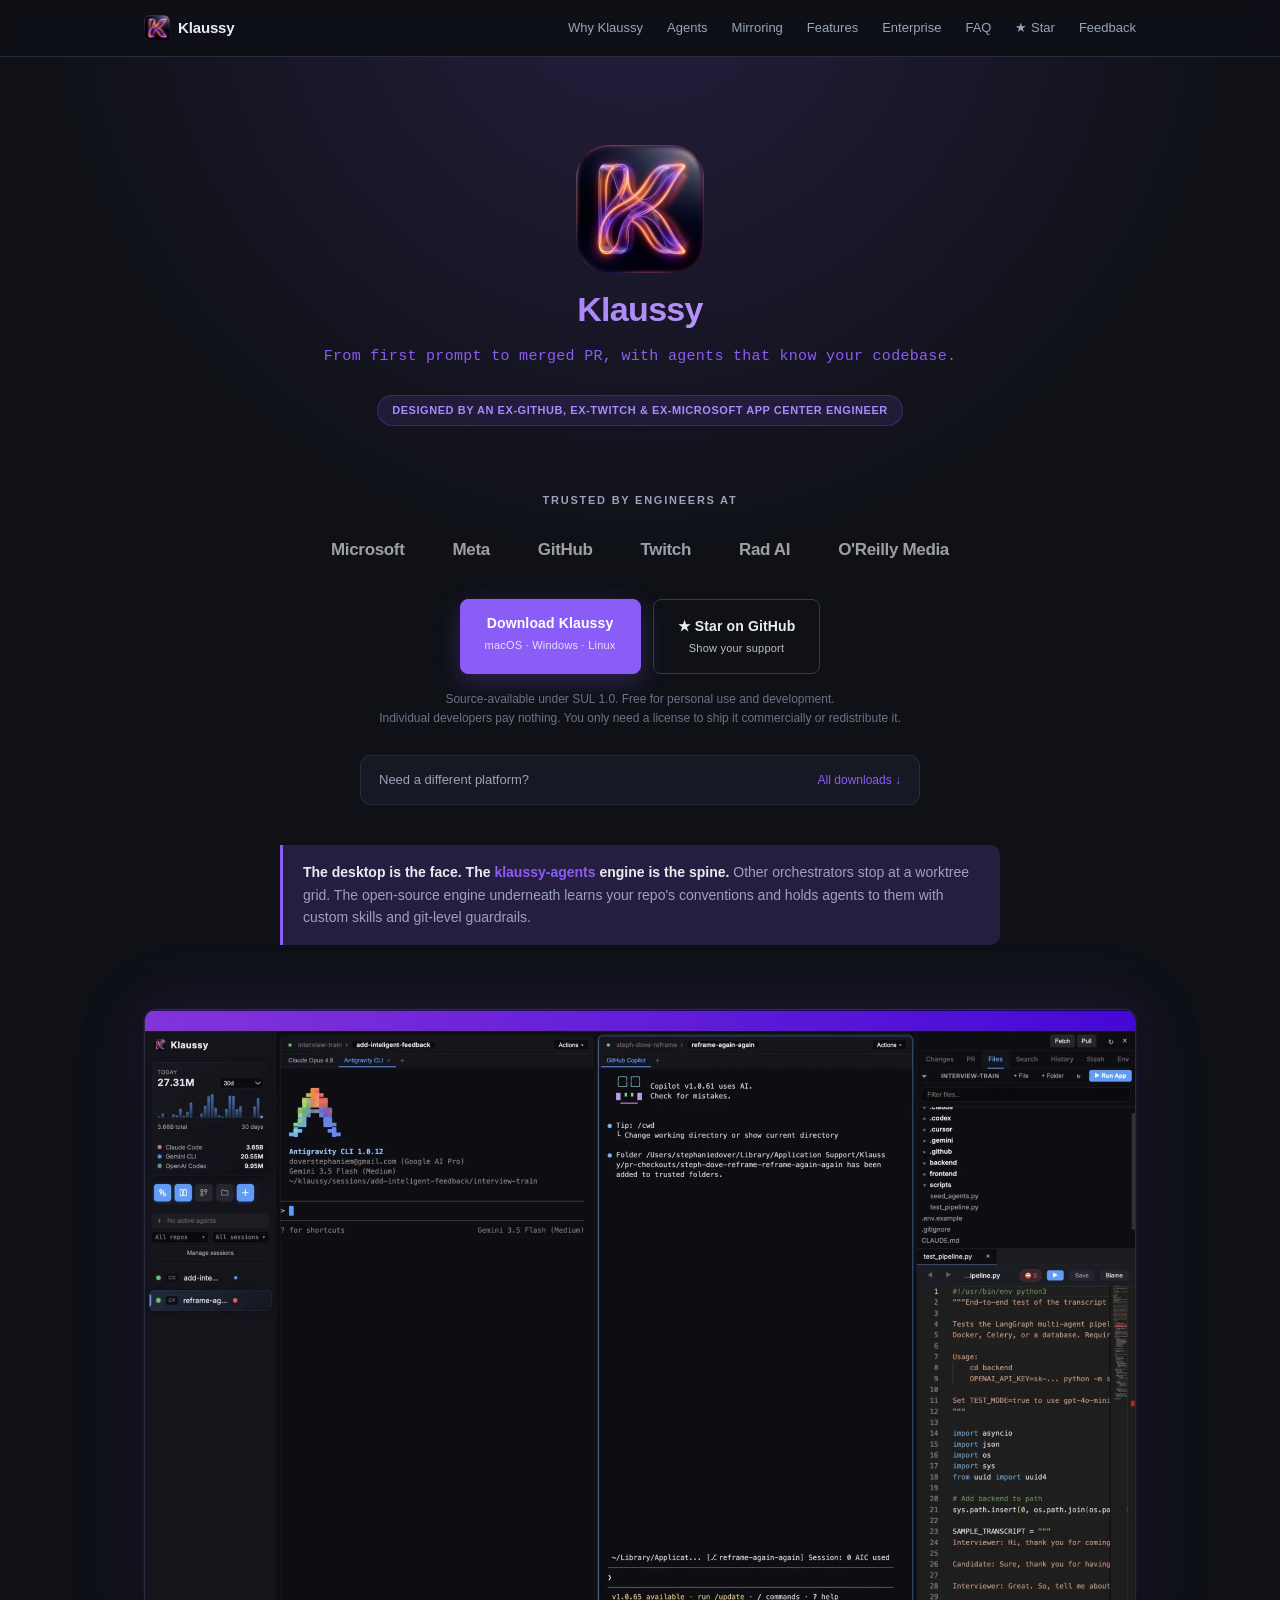
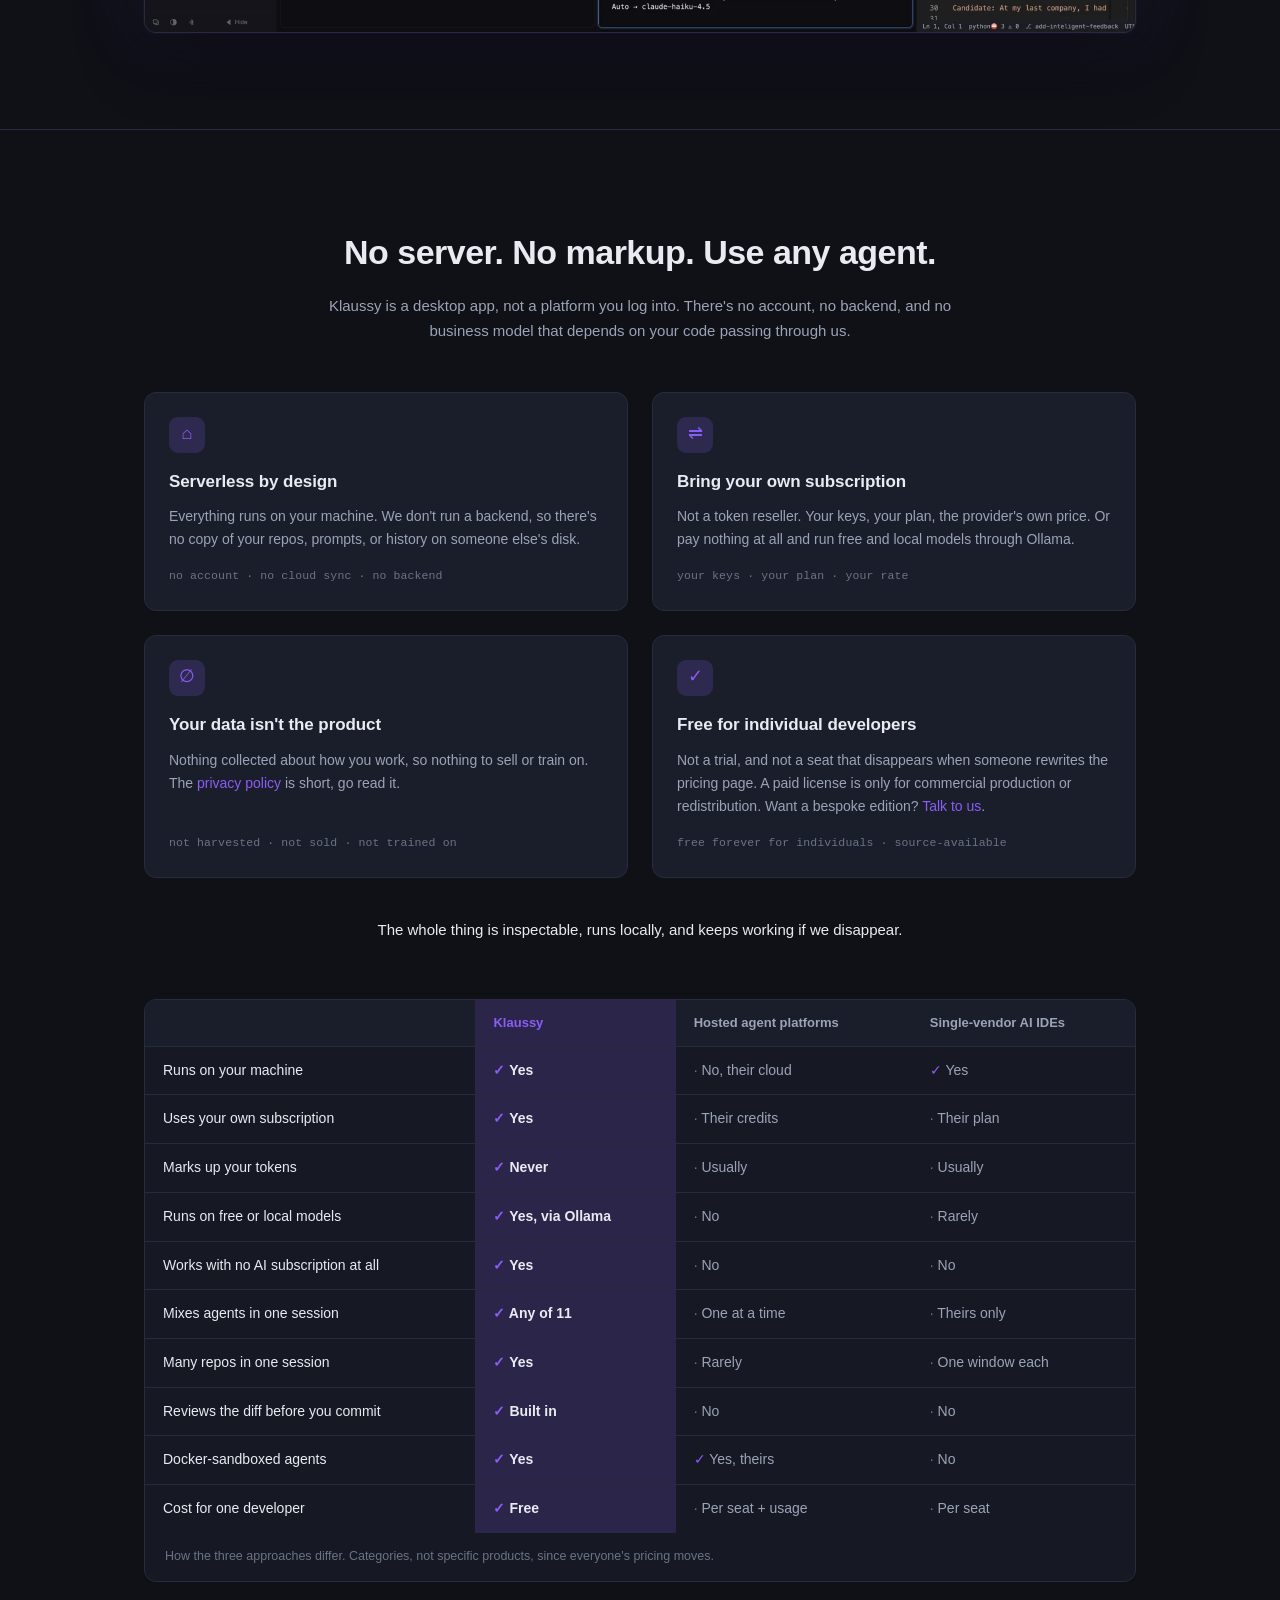
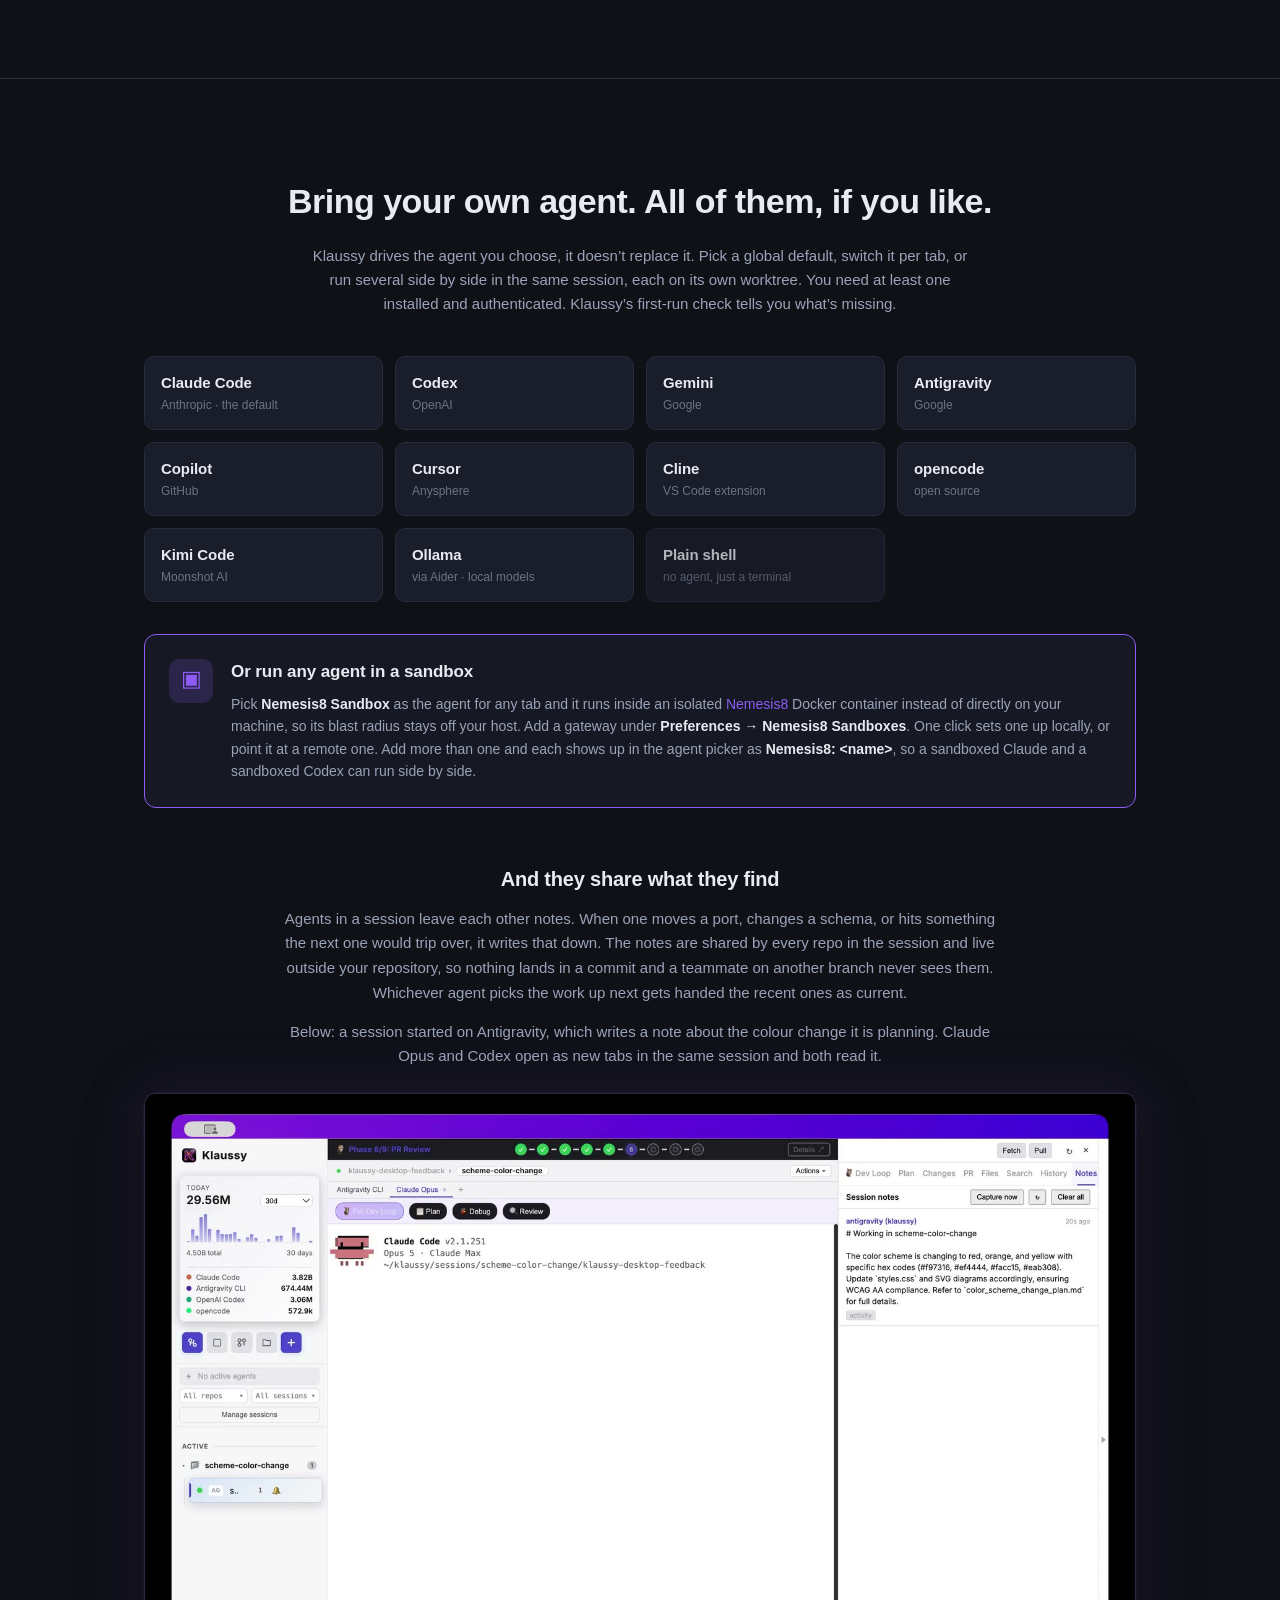
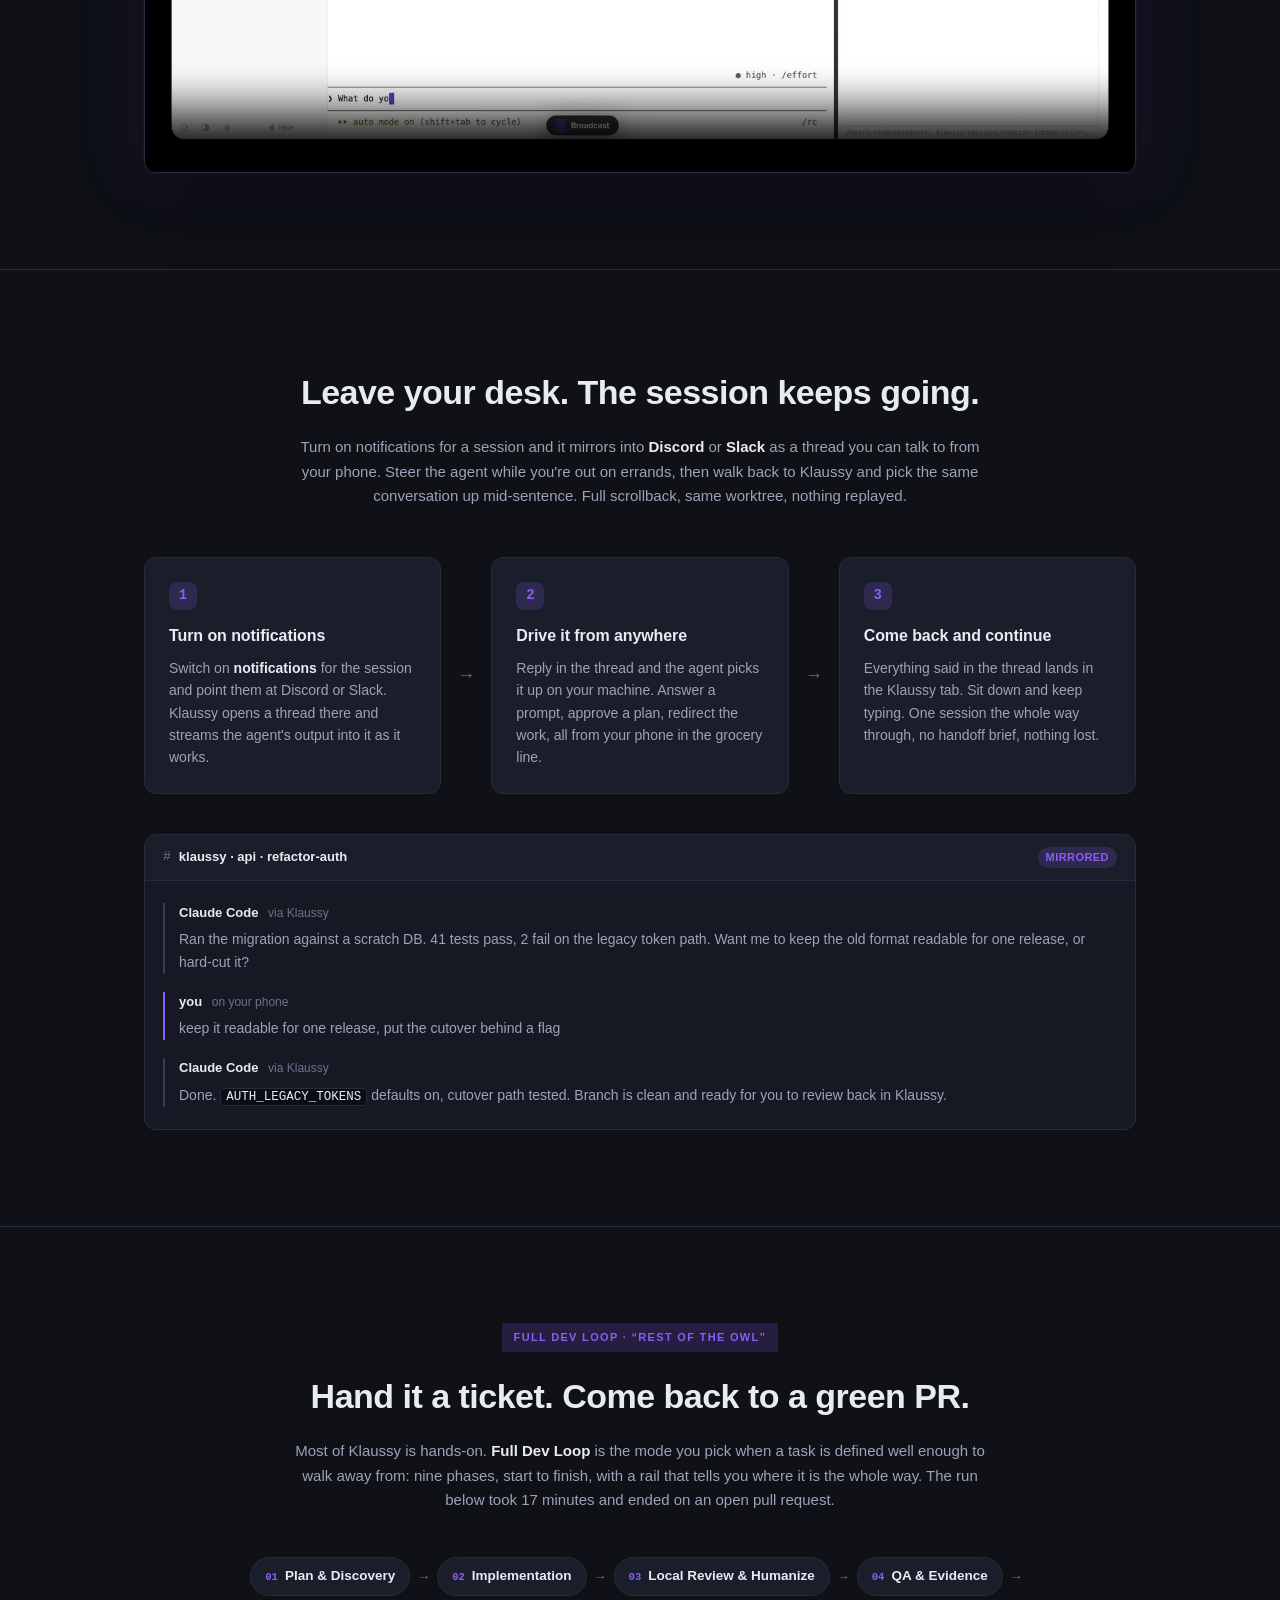
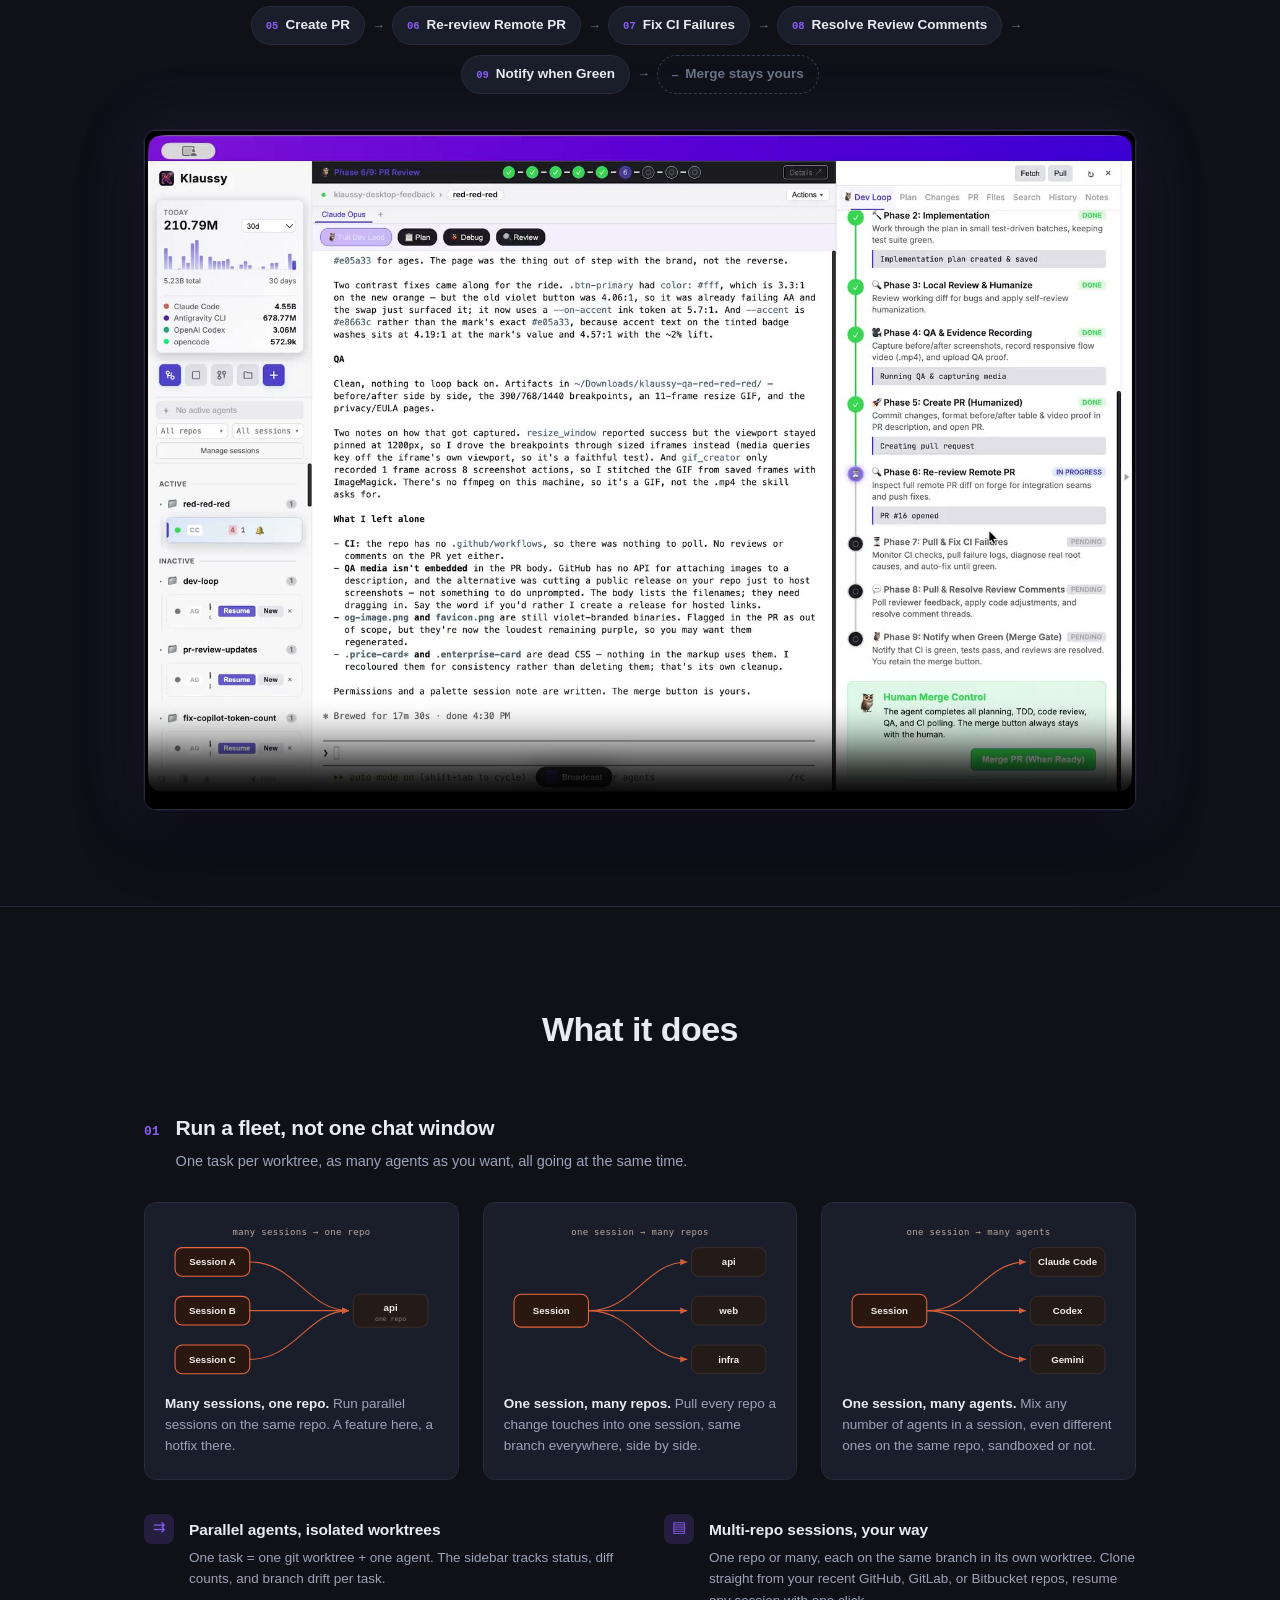
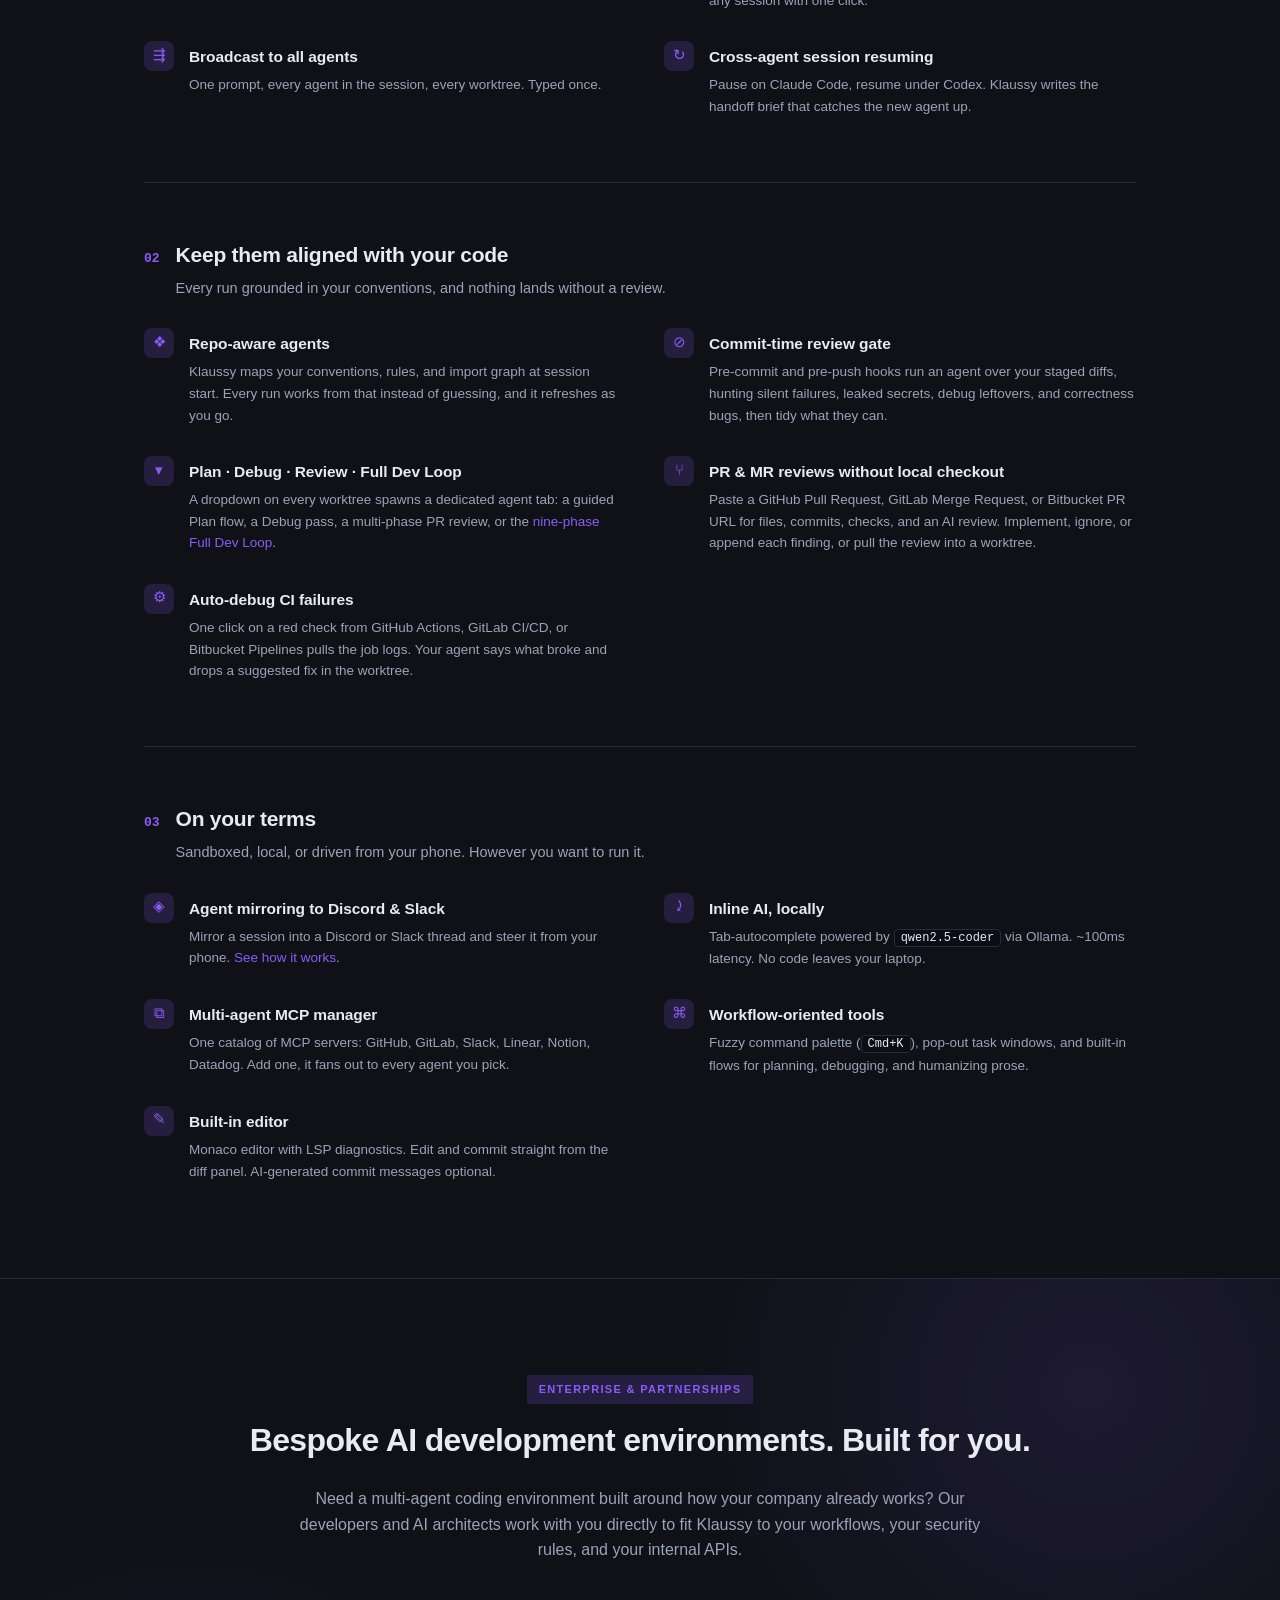
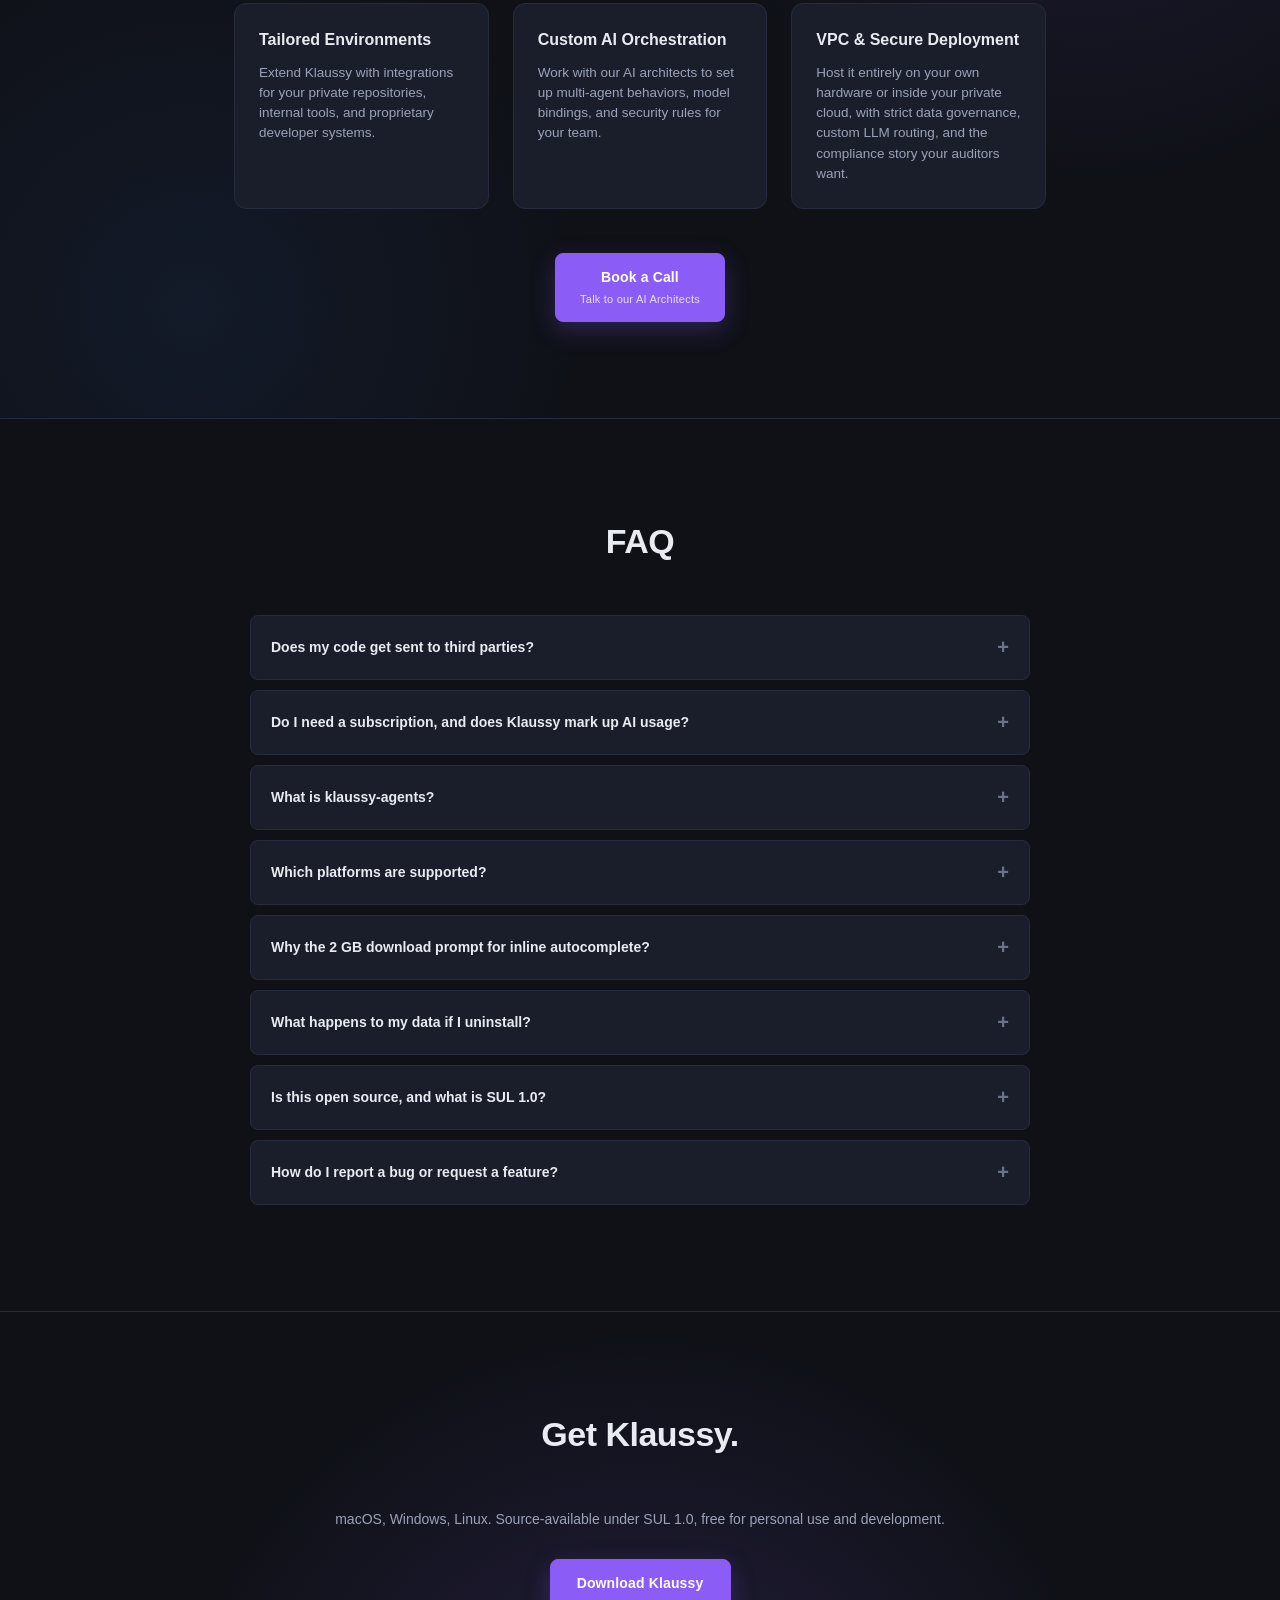
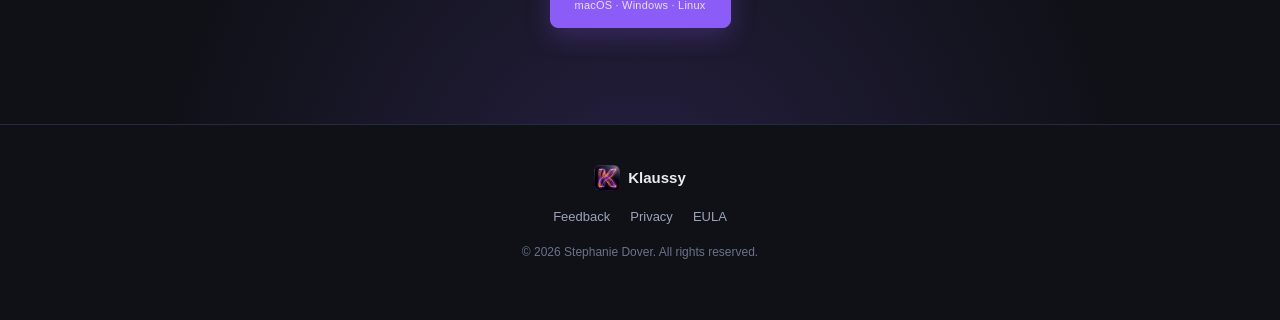
==== commit 53727dd4: "feat(landing): show cross-agent session notes in the agents section Closes out the agents section wi" ====
--- a/index.html
+++ b/index.html
@@ -10,14 +10,14 @@
   <meta property="og:type" content="website">
   <meta property="og:url" content="https://www.klaussy.com/">
   <meta property="og:site_name" content="Klaussy">
-  <meta property="og:image" content="https://www.klaussy.com/og-image.png">
+  <meta property="og:image" content="https://www.klaussy.com/og-klaussy-desktop.png">
   <meta property="og:image:width" content="1200">
   <meta property="og:image:height" content="630">
-  <meta property="og:image:alt" content="Klaussy running one session across two repos, with an Antigravity CLI agent and a GitHub Copilot agent side by side and a file tree and code editor on the right.">
+  <meta property="og:image:alt" content="The Klaussy Desktop home screen: a sidebar showing token usage across Claude Code, Antigravity CLI, OpenAI Codex, and opencode, beside four action cards for Full Dev Loop, New Git Session, Open Local Folder, and Review PR or MR.">
   <meta name="twitter:card" content="summary_large_image">
   <meta name="twitter:title" content="Klaussy Desktop">
   <meta name="twitter:description" content="From first prompt to merged PR across GitHub, GitLab, and Bitbucket, with agents that know your codebase. No server, no markup, use any agent. macOS, Windows, Linux.">
-  <meta name="twitter:image" content="https://www.klaussy.com/og-image.png">
+  <meta name="twitter:image" content="https://www.klaussy.com/og-klaussy-desktop.png">
   <link rel="canonical" href="https://www.klaussy.com/">
   <link rel="icon" type="image/png" href="favicon.png">
   <link rel="stylesheet" href="styles.css">
@@ -303,6 +303,20 @@
           </p>
         </div>
       </div>
+
+      <div class="context-share">
+        <h3>And they share what they find</h3>
+        <p>Agents in a session leave each other notes. When one moves a port, changes a schema, or hits something the next one would trip over, it writes that down. The notes are shared by every repo in the session and live outside your repository, so nothing lands in a commit and a teammate on another branch never sees them. Whichever agent picks the work up next gets handed the recent ones as current.</p>
+        <p class="context-share-note">Below: a session started on Antigravity, which writes a note about the colour change it is planning. Claude Opus and Codex open as new tabs in the same session and both read it.</p>
+      </div>
+
+      <div class="context-video">
+        <video autoplay muted loop playsinline controls preload="none" poster="klaussy_session_context_poster.jpg" width="1600" height="1096"
+               aria-label="A Klaussy session running three agents from three vendors. Antigravity CLI starts the work and writes a session note describing the colour change and the hex codes it plans to use. Claude Opus and OpenAI Codex are then opened as tabs in the same session, and the Session notes panel shows them the same note.">
+          <source src="klaussy_session_context.mp4" type="video/mp4">
+          <p>Your browser can't play this video. <a href="klaussy_session_context.mp4">Download the recording</a> instead.</p>
+        </video>
+      </div>
     </div>
   </section>
 
--- a/styles.css
+++ b/styles.css
@@ -1195,6 +1195,53 @@
   color: var(--text);
   font-weight: 600;
 }
+
+/* Cross-agent session notes, closing out the agents section. */
+.context-share {
+  max-width: 720px;
+  margin: 56px auto 24px;
+  text-align: center;
+}
+
+.context-share h3 {
+  font-size: 20px;
+  font-weight: 600;
+  letter-spacing: -0.01em;
+  margin-bottom: 12px;
+}
+
+.context-share p {
+  font-size: 15px;
+  line-height: 1.65;
+  color: var(--text-muted);
+}
+
+.context-share-note {
+  margin-top: 14px;
+  font-size: 13.5px;
+  color: var(--text-dim);
+}
+
+.context-video {
+  max-width: 1000px;
+  margin: 0 auto;
+  border-radius: 12px;
+  overflow: hidden;
+  border: 1px solid var(--border);
+  background: var(--bg-elevated);
+  box-shadow:
+    0 24px 64px rgba(0, 0, 0, 0.45),
+    0 0 0 1px rgba(139, 92, 246, 0.08),
+    0 0 64px 8px rgba(139, 92, 246, 0.12);
+}
+
+.context-video video {
+  display: block;
+  width: 100%;
+  height: auto;
+  background: var(--code-bg);
+}
+
 
 @media (max-width: 640px) {
   .sandbox-card {
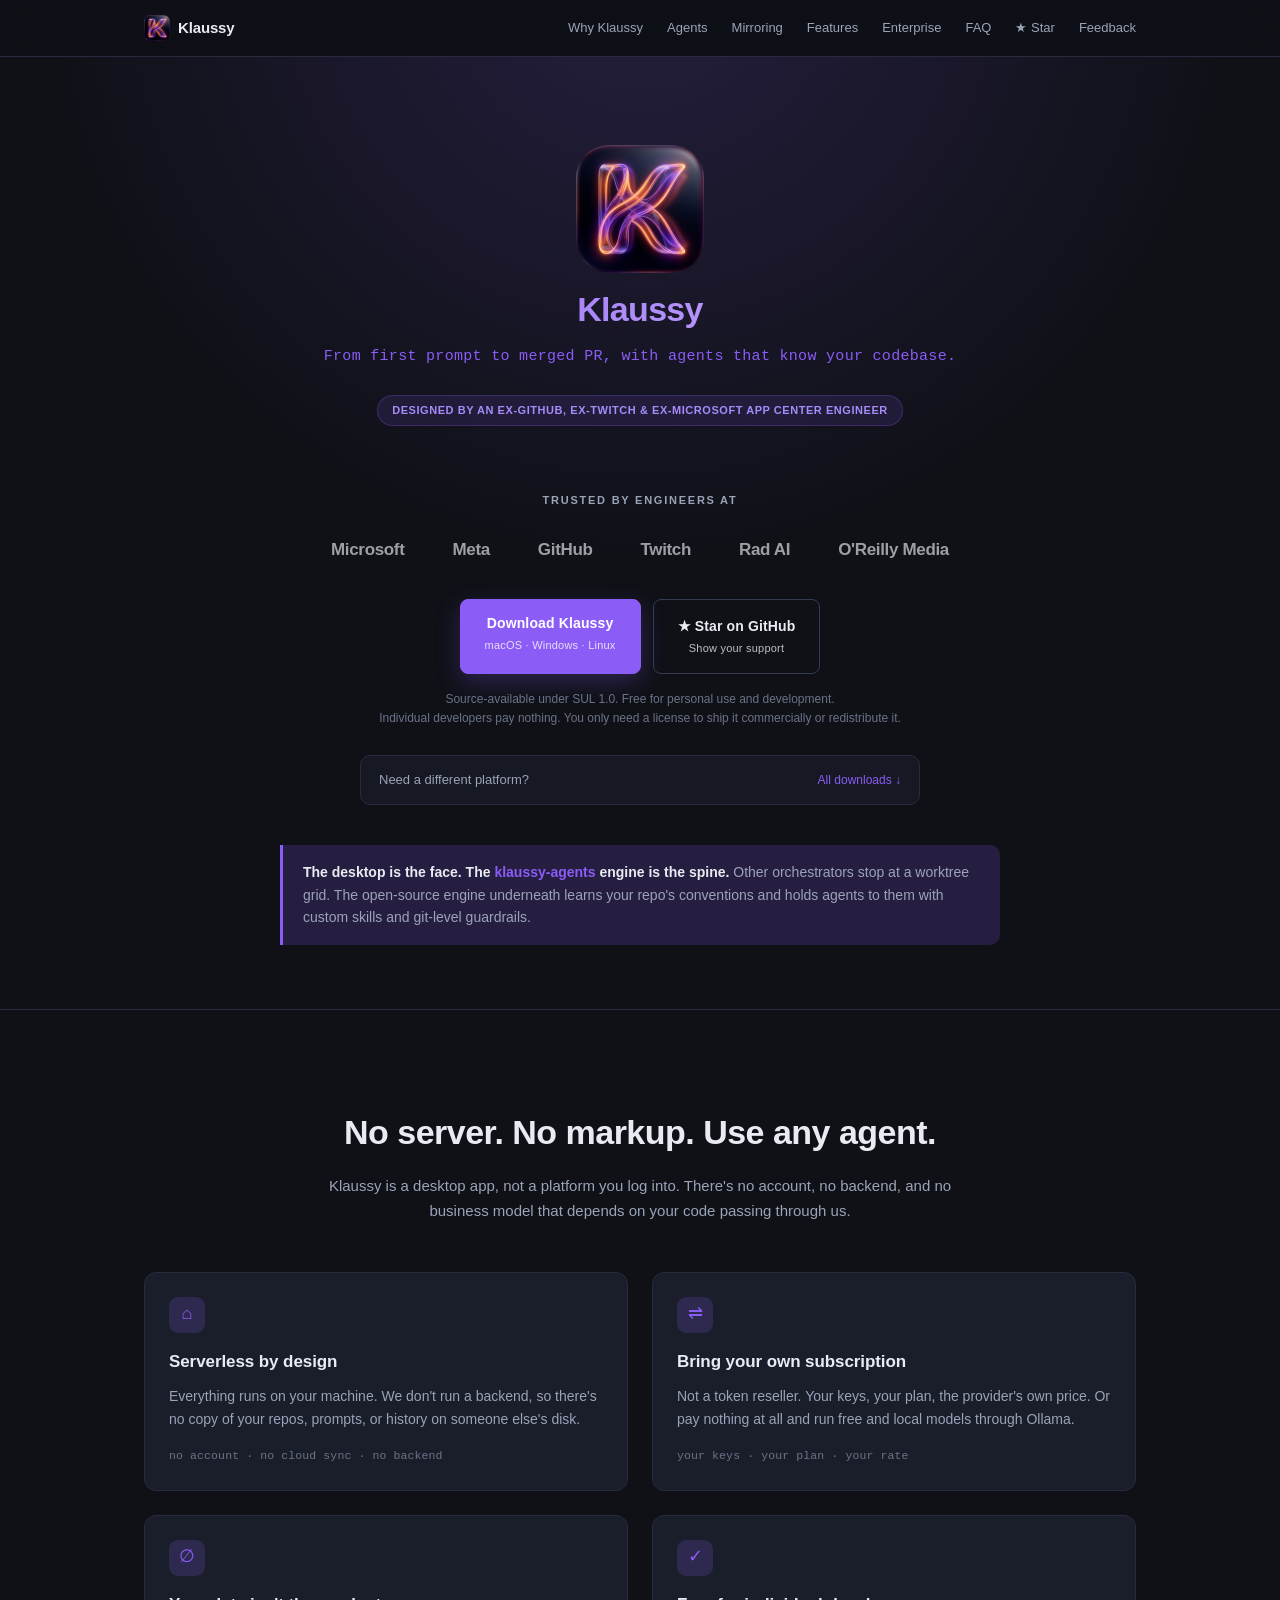
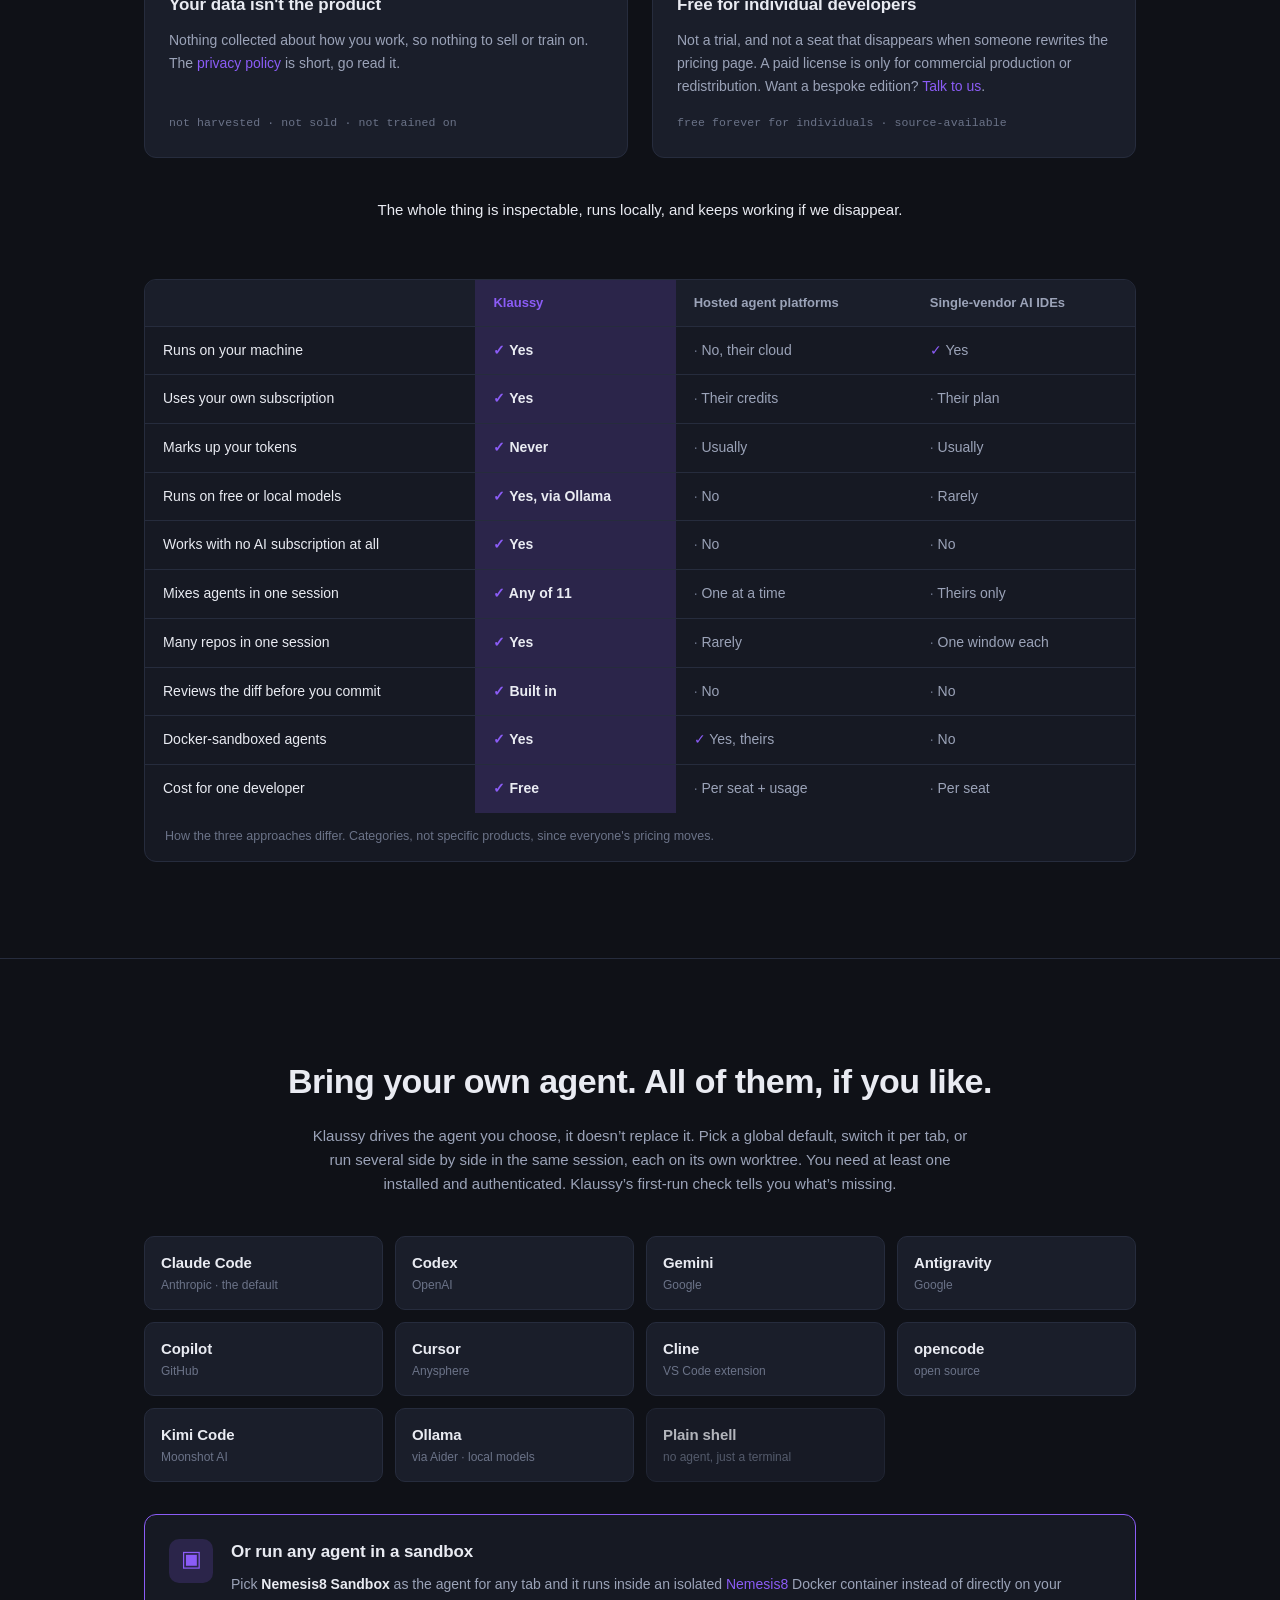
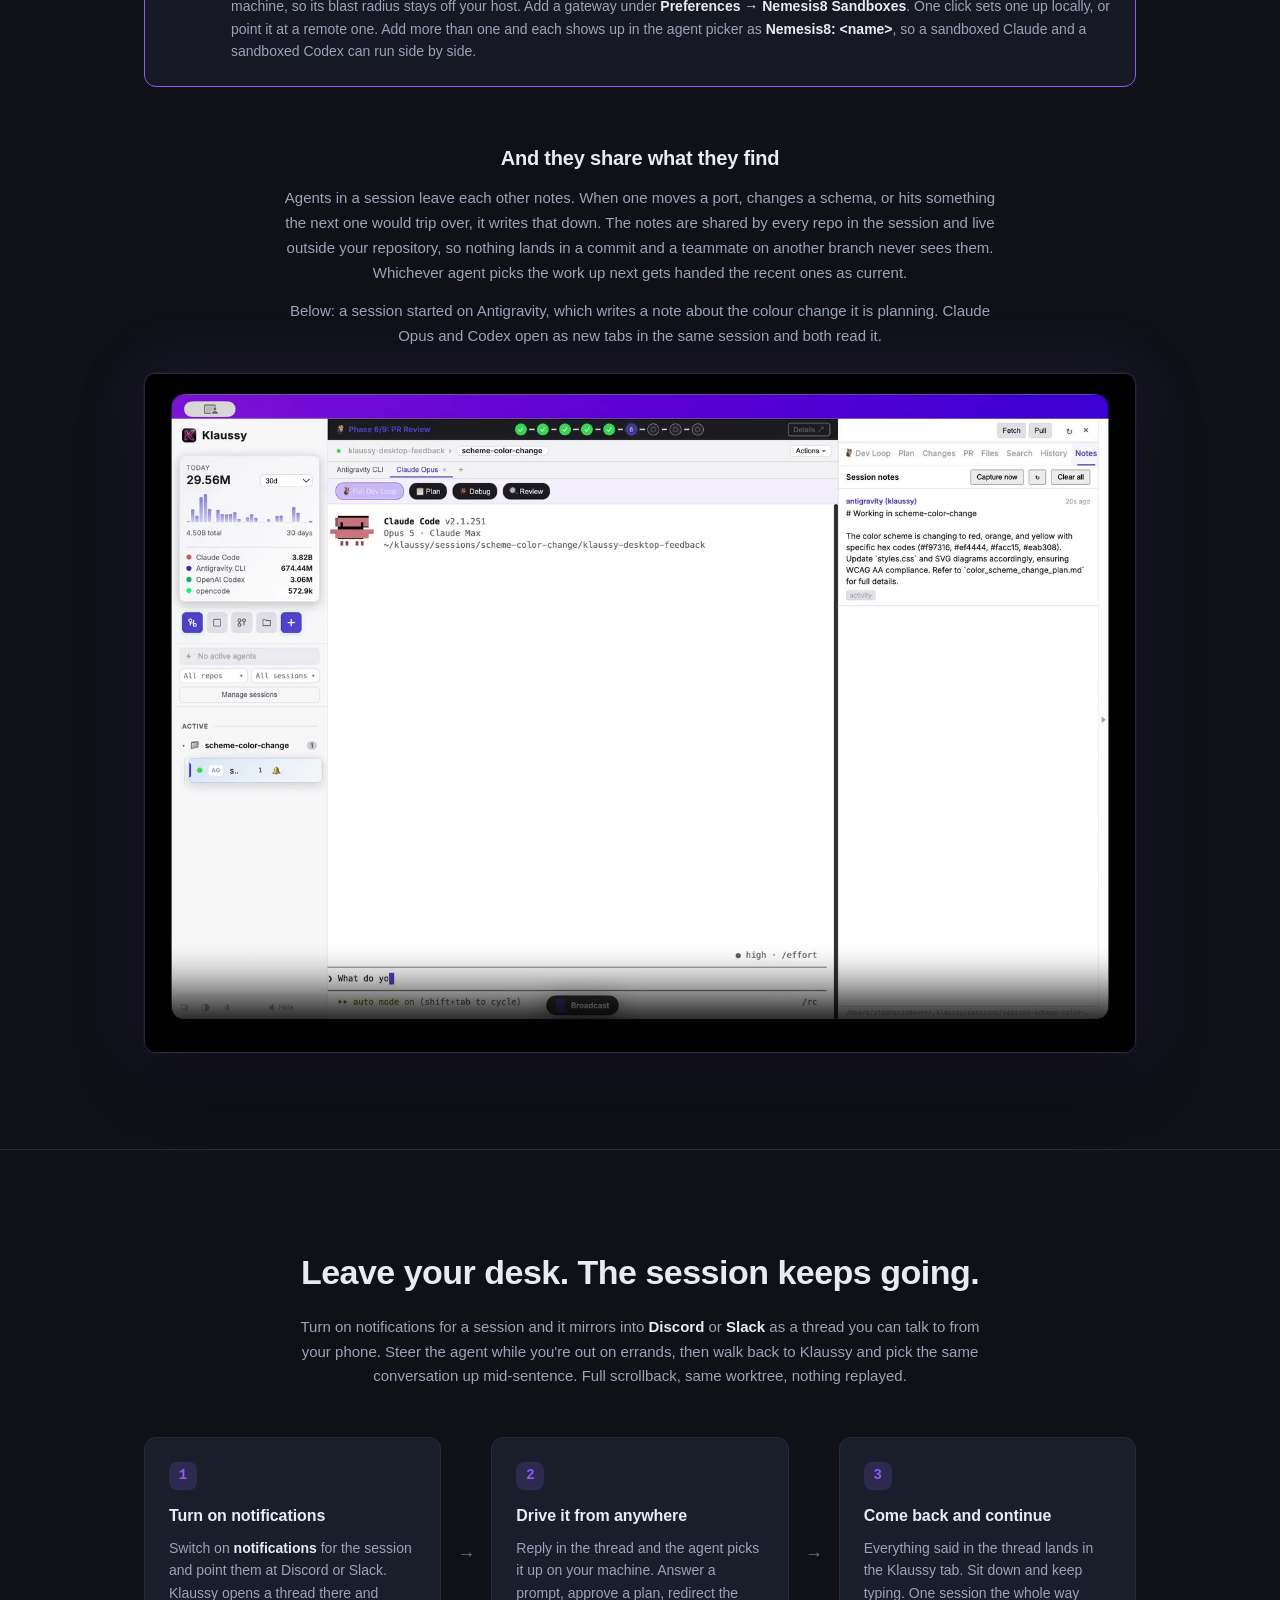
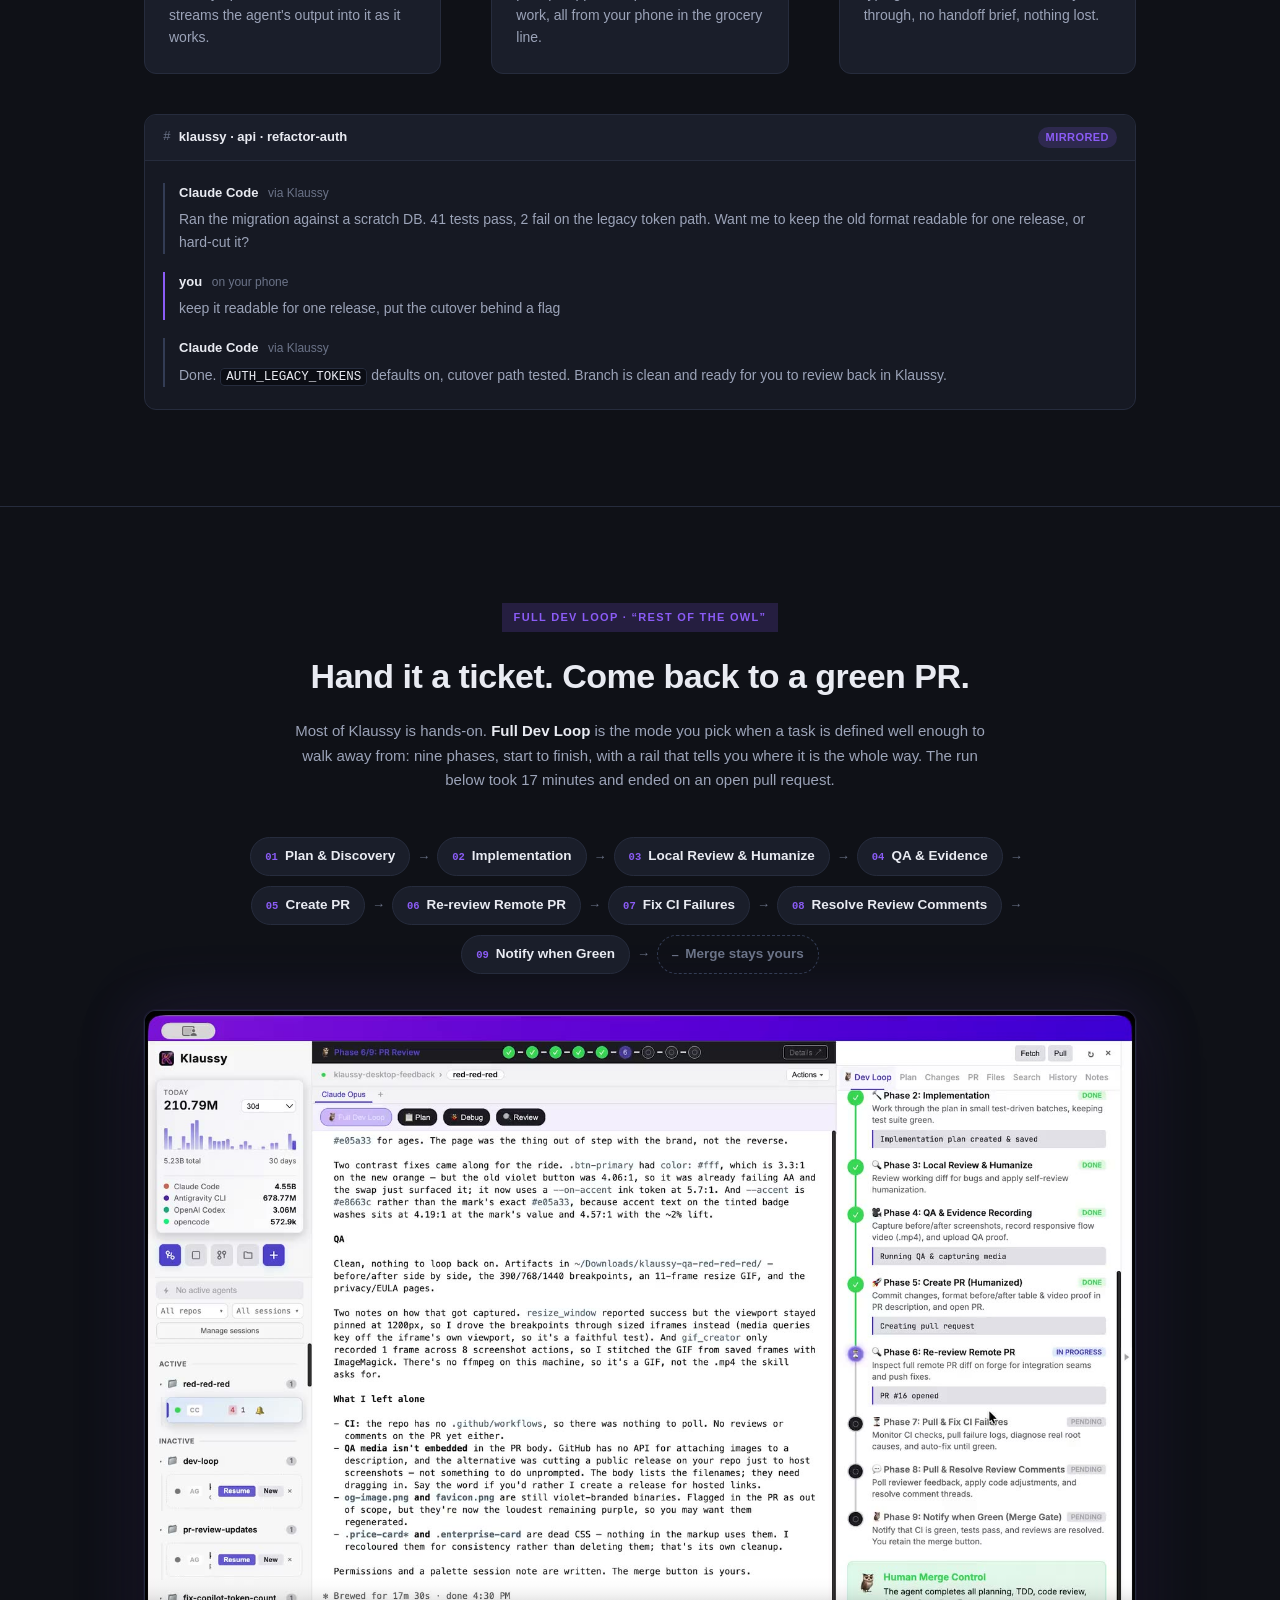
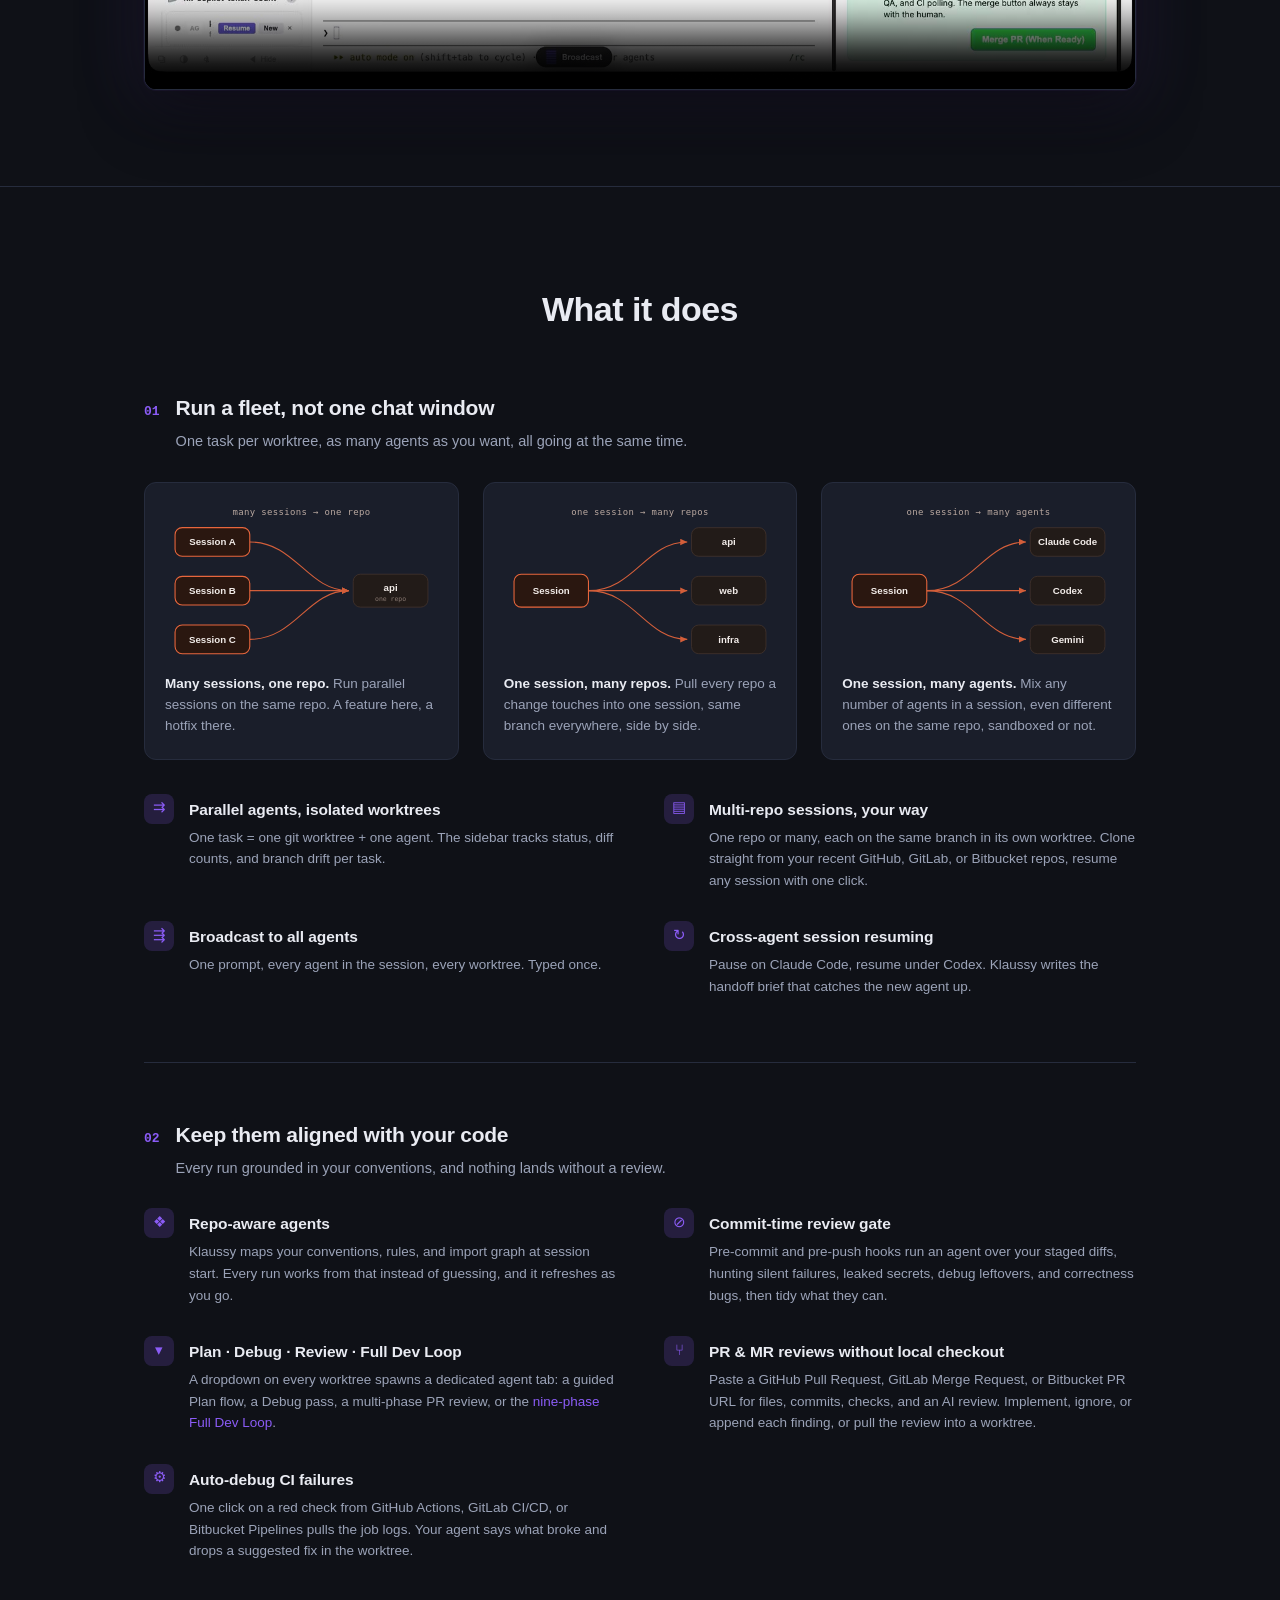
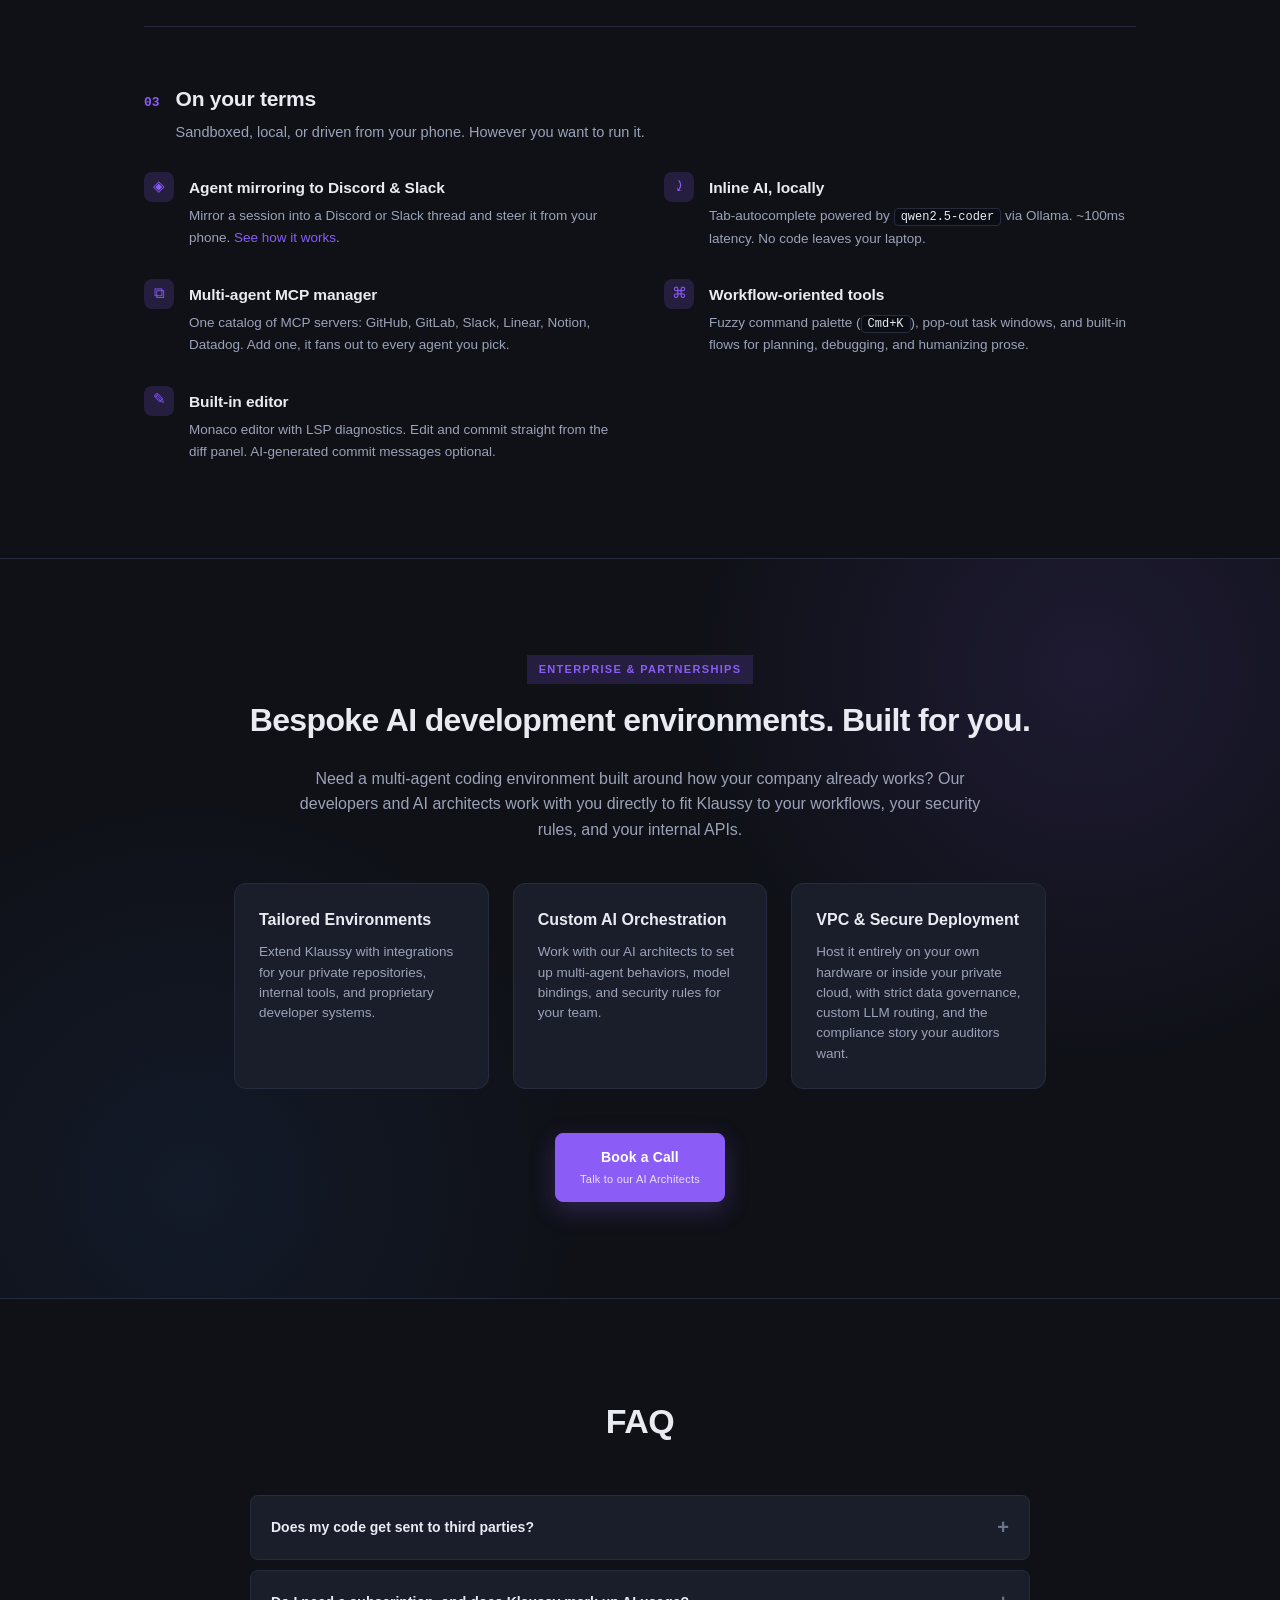
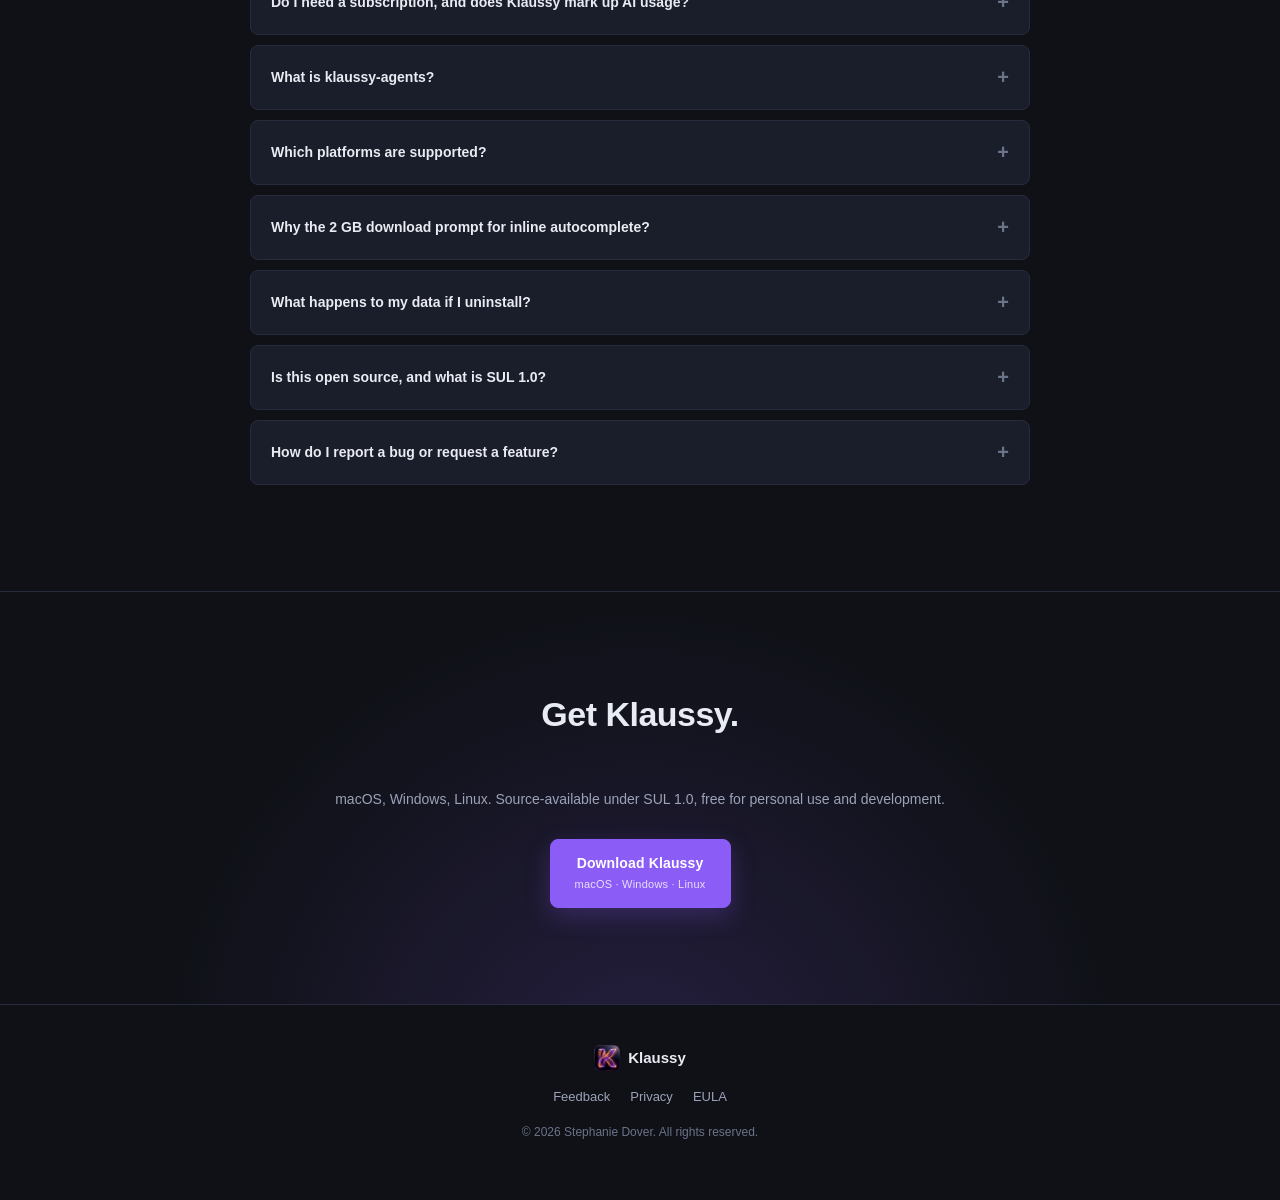
==== commit 3a5384e3: "fix(landing): drop the hero screenshot in favour of the videos The static workspace shot sat between" ====
--- a/index.html
+++ b/index.html
@@ -138,19 +138,6 @@
 
   </section>
 
-  <!-- Hero shot -->
-  <section class="demo-video-section">
-    <div class="container">
-      <div class="video-container">
-        <picture>
-          <source srcset="klaussy_multi_agent_workspace.webp" type="image/webp">
-          <img class="demo-video" src="klaussy_multi_agent_workspace.png" width="3024" height="1900" decoding="async"
-               alt="Klaussy running one session across two repos: an Antigravity CLI agent on the left, a GitHub Copilot agent in the middle, and a file tree with the built-in editor open on test_pipeline.py on the right." />
-        </picture>
-      </div>
-    </div>
-  </section>
-
   <!-- Trust / positioning -->
   <section id="how-it-stays-yours" class="trust">
     <div class="container">
--- a/styles.css
+++ b/styles.css
@@ -258,36 +258,6 @@
 .logo-grid span:hover {
   opacity: 1;
   color: var(--text);
-}
-
-/* ---- Demo Video ---- */
-
-.demo-video-section {
-  padding: 0 0 96px;
-  background: var(--bg);
-}
-
-.video-container {
-  max-width: 1000px;
-  margin: 0 auto;
-  border-radius: 12px;
-  overflow: hidden;
-  border: 1px solid var(--border);
-  box-shadow:
-    0 24px 64px rgba(0, 0, 0, 0.45),
-    0 0 0 1px rgba(139, 92, 246, 0.08),
-    0 0 64px 8px rgba(139, 92, 246, 0.12);
-  background: var(--bg-elevated);
-}
-
-.video-container picture {
-  display: block;
-}
-
-.demo-video {
-  display: block;
-  width: 100%;
-  height: auto;
 }
 
 /* ---- Buttons ---- */
@@ -1708,6 +1678,15 @@
   color: var(--text);
   margin: 32px 0 10px;
   letter-spacing: -0.005em;
+}
+
+.doc h3 {
+  font-size: 14px;
+  font-weight: 600;
+  color: var(--text-muted);
+  margin: 20px 0 6px;
+  letter-spacing: 0.02em;
+  text-transform: uppercase;
 }
 
 .doc p {
